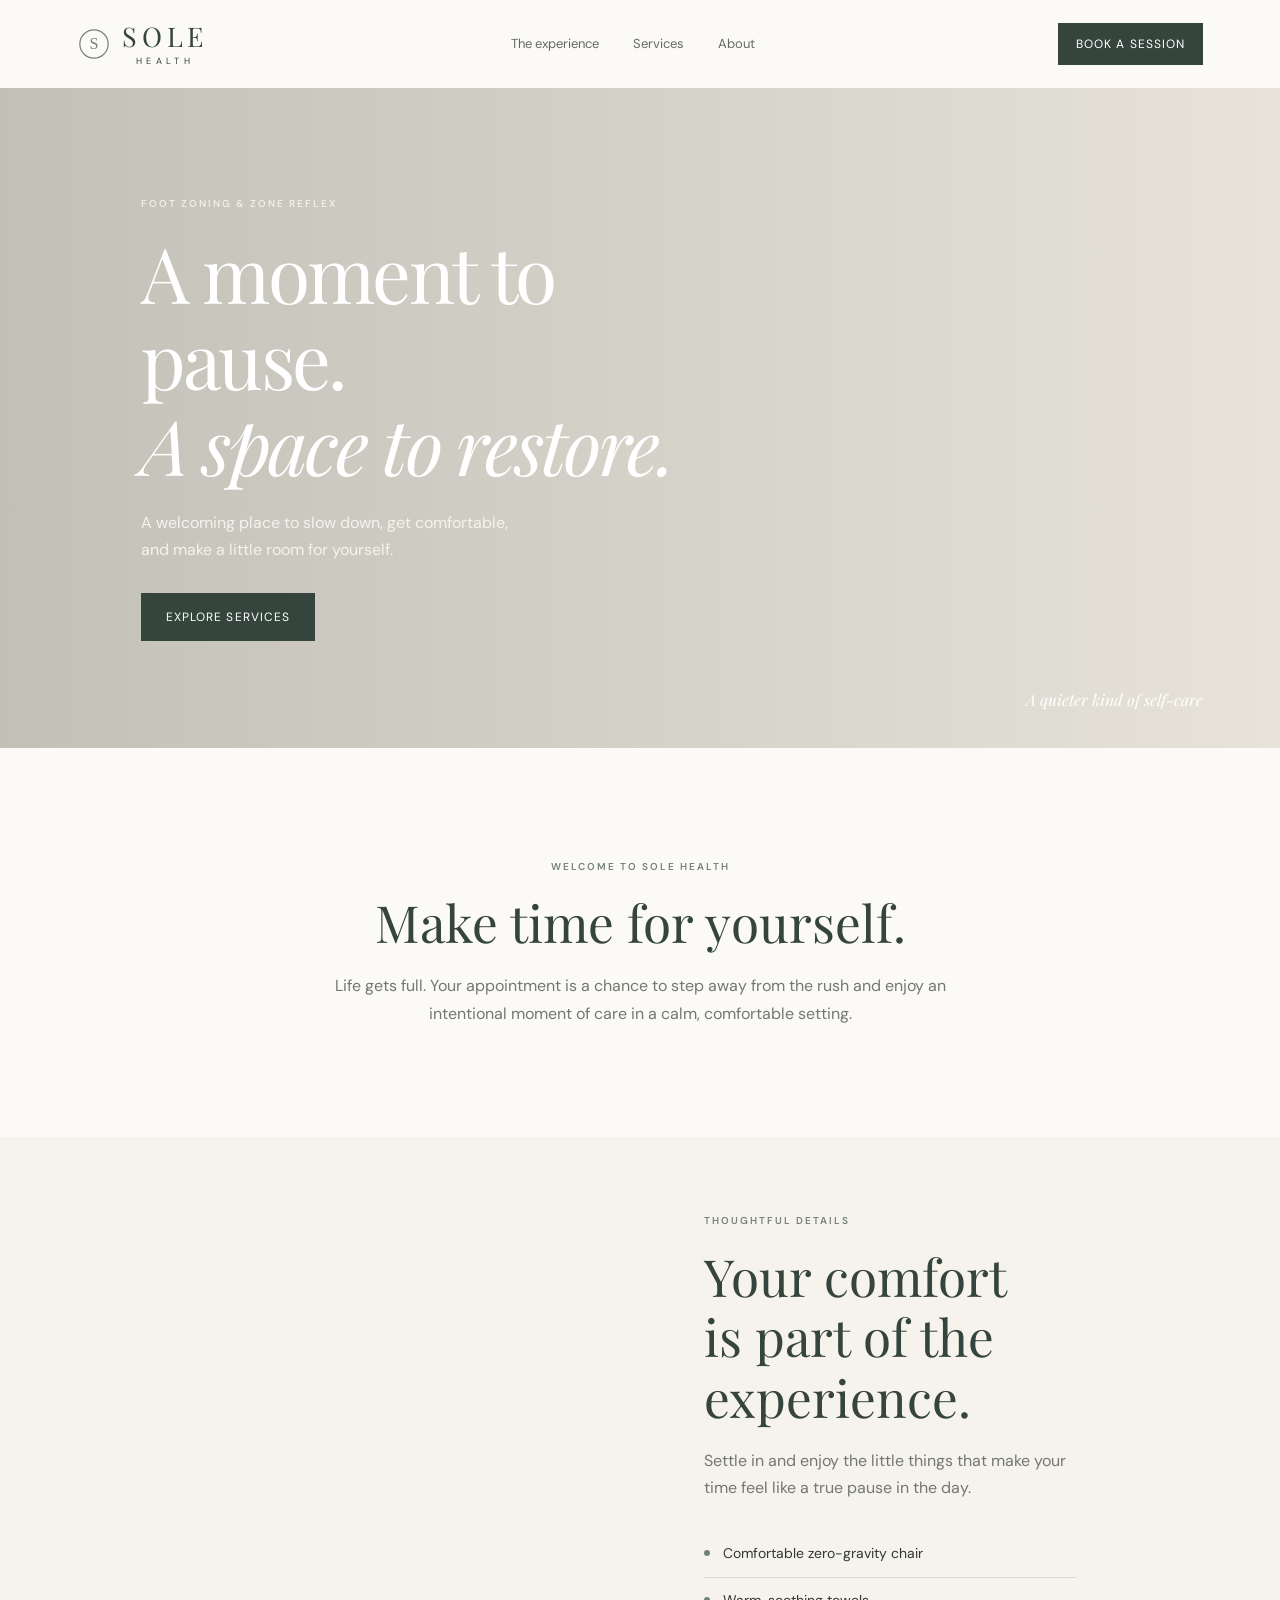
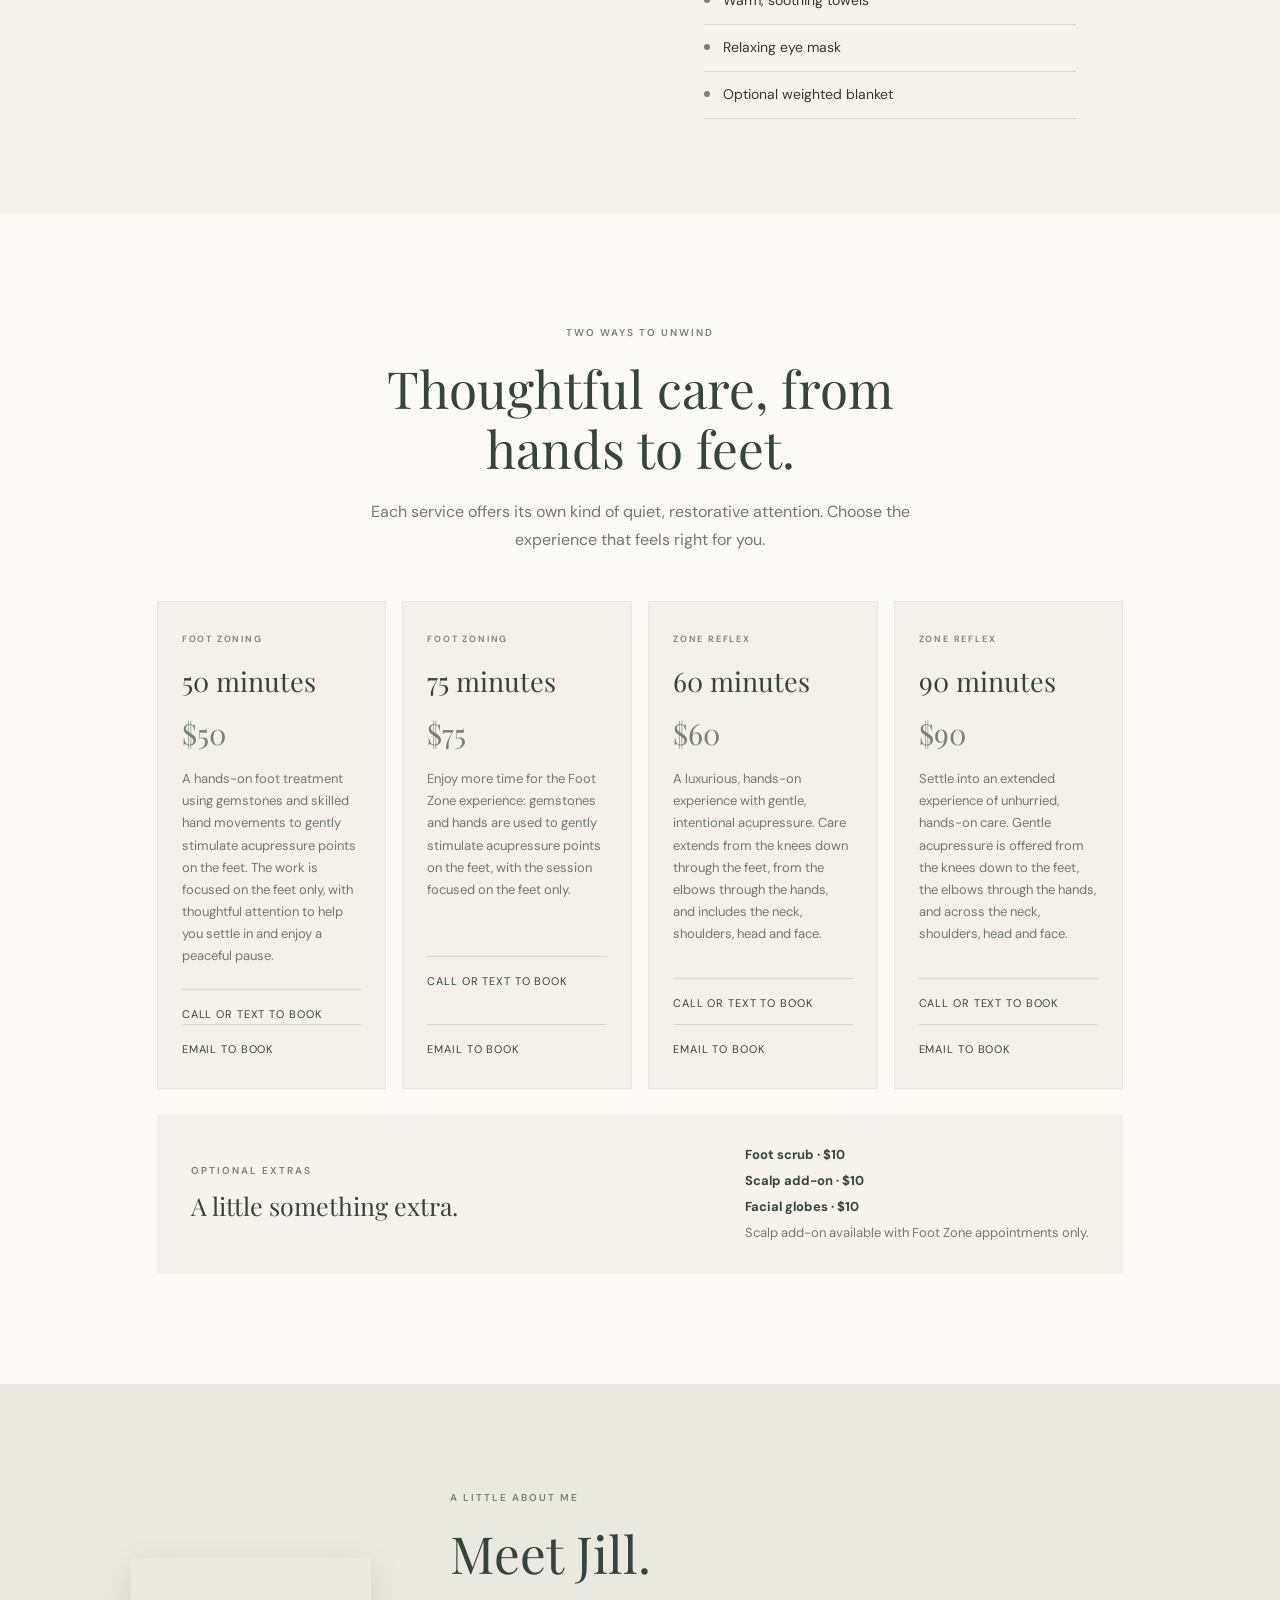
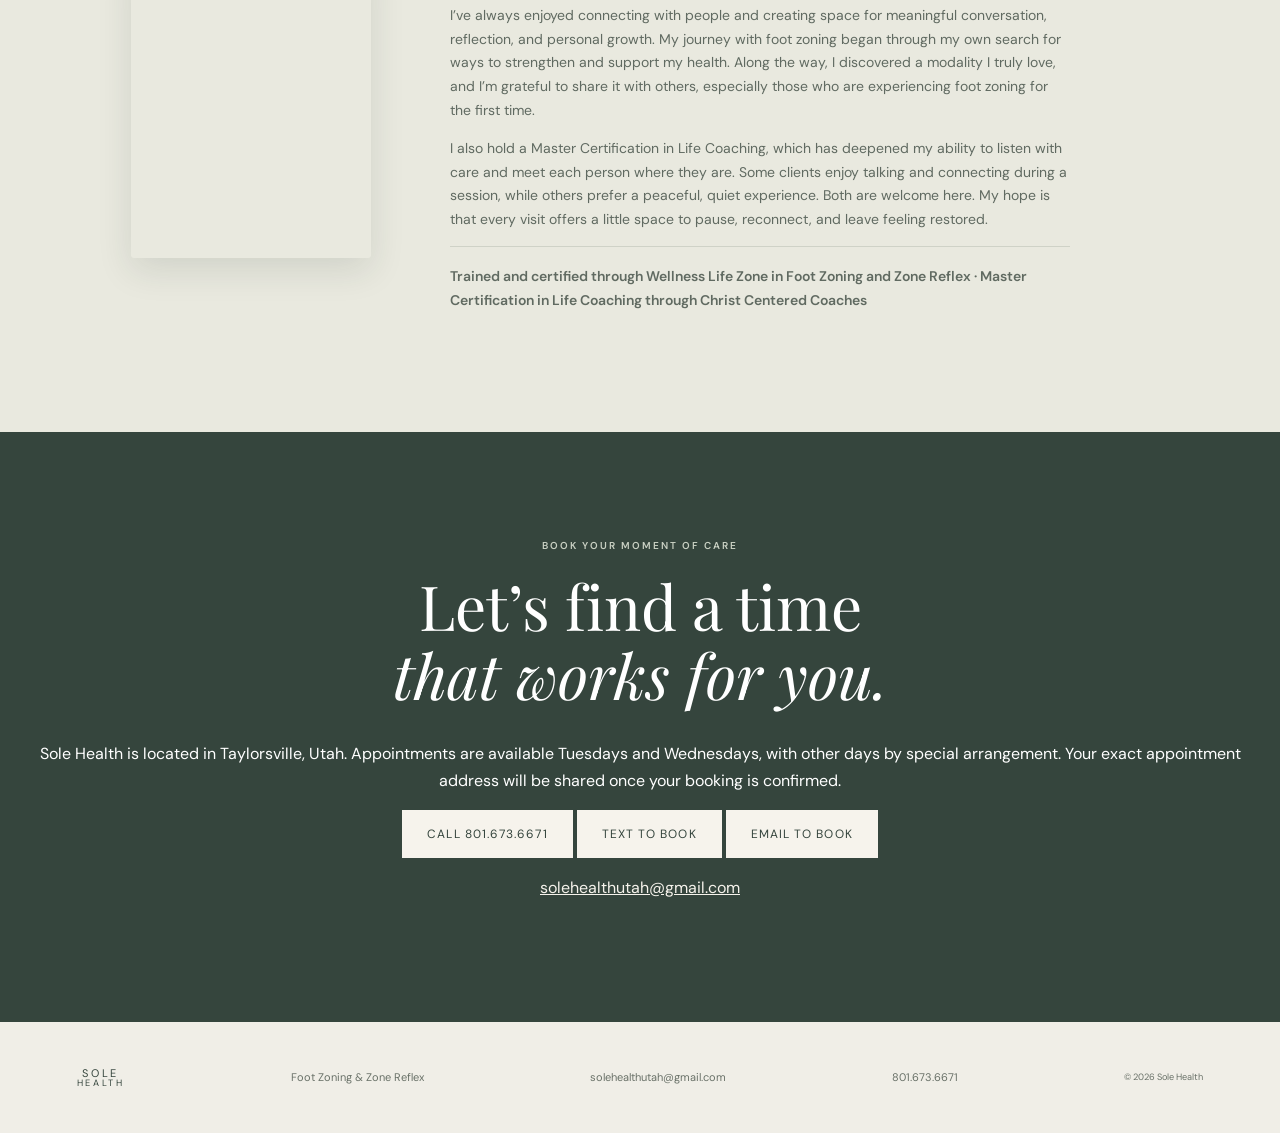
==== index.html @ a055fc34 "Fine-tune letter spacing in booking headline" ====
<!doctype html><html lang="en"><head><meta charset="utf-8"><meta name="viewport" content="width=device-width,initial-scale=1"><meta name="description" content="Enjoy Foot Zoning or a luxurious hands-on Zone Reflex session in Taylorsville, Utah."><meta name="theme-color" content="#f6f3ec"><title>Sole Health | Foot Zoning & Zone Reflex</title><link rel="preconnect" href="https://fonts.googleapis.com"><link rel="preconnect" href="https://fonts.gstatic.com" crossorigin><link href="https://fonts.googleapis.com/css2?family=DM+Sans:wght@400;500;600&family=Playfair+Display:wght@400;500;600&display=swap" rel="stylesheet"><link rel="stylesheet" href="styles.css"></head><body>
<header class="site-header"><a class="wordmark header-wordmark" href="#top"><svg class="brand-mark" viewBox="0 0 48 48" role="img" aria-label="S in a circle logo" xmlns="http://www.w3.org/2000/svg"><circle cx="24" cy="24" r="20" fill="none" stroke="currentColor" stroke-width="1.7"/><text x="24" y="31" text-anchor="middle" font-family="Georgia,serif" font-size="23" fill="currentColor">S</text></svg><span class="wordmark-text"><span>SOLE</span><small>HEALTH</small></span></a><nav><a href="#experience">The experience</a><a href="#services">Services</a><a href="#about">About</a></nav><a class="button button-small" href="#booking">Book a session</a></header>
<main id="top"><section class="hero"><div class="hero-image"></div><div class="hero-content"><p class="eyebrow">FOOT ZONING &amp; ZONE REFLEX</p><h1>A moment to pause.<br><em>A space to restore.</em></h1><p class="hero-copy">A welcoming place to slow down, get comfortable, and make a little room for yourself.</p><a class="button" href="#services">Explore services</a></div><div class="hero-note">A quieter kind of self-care</div></section>
<section class="intro section-wrap"><p class="eyebrow">WELCOME TO SOLE HEALTH</p><h2>Make time for yourself.</h2><p class="intro-copy">Life gets full. Your appointment is a chance to step away from the rush and enjoy an intentional moment of care in a calm, comfortable setting.</p></section>
<section class="experience" id="experience"><div class="experience-photo"></div><div class="experience-copy"><p class="eyebrow">THOUGHTFUL DETAILS</p><h2>Your comfort<br>is part of the experience.</h2><p>Settle in and enjoy the little things that make your time feel like a true pause in the day.</p><ul class="amenities"><li>Comfortable zero-gravity chair</li><li>Warm, soothing towels</li><li>Relaxing eye mask</li><li>Optional weighted blanket</li></ul></div></section>
<section class="services section-wrap" id="services"><div class="section-heading"><p class="eyebrow">TWO WAYS TO UNWIND</p><h2>Thoughtful care, from hands to feet.</h2><p>Each service offers its own kind of quiet, restorative attention. Choose the experience that feels right for you.</p></div><div class="service-grid">
<article class="service-card"><p class="eyebrow">FOOT ZONING</p><h3>50 minutes</h3><p class="price">$50</p><p>A hands-on foot treatment using gemstones and skilled hand movements to gently stimulate acupressure points on the feet. The work is focused on the feet only, with thoughtful attention to help you settle in and enjoy a peaceful pause.</p><a class="text-link" href="tel:+18016736671">Call or text to book</a><a class="text-link" href="https://mail.google.com/mail/?view=cm&fs=1&to=solehealthutah%40gmail.com&su=Foot%20Zone%2050-minute%20appointment">Email to book</a></article>
<article class="service-card"><p class="eyebrow">FOOT ZONING</p><h3>75 minutes</h3><p class="price">$75</p><p>Enjoy more time for the Foot Zone experience: gemstones and hands are used to gently stimulate acupressure points on the feet, with the session focused on the feet only.</p><a class="text-link" href="tel:+18016736671">Call or text to book</a><a class="text-link" href="https://mail.google.com/mail/?view=cm&fs=1&to=solehealthutah%40gmail.com&su=Foot%20Zone%2075-minute%20appointment">Email to book</a></article>
<article class="service-card"><p class="eyebrow">ZONE REFLEX</p><h3>60 minutes</h3><p class="price">$60</p><p>A luxurious, hands-on experience with gentle, intentional acupressure. Care extends from the knees down through the feet, from the elbows through the hands, and includes the neck, shoulders, head and face.</p><a class="text-link" href="tel:+18016736671">Call or text to book</a><a class="text-link" href="https://mail.google.com/mail/?view=cm&fs=1&to=solehealthutah%40gmail.com&su=Zone%20Reflex%2060-minute%20appointment">Email to book</a></article>
<article class="service-card"><p class="eyebrow">ZONE REFLEX</p><h3>90 minutes</h3><p class="price">$90</p><p>Settle into an extended experience of unhurried, hands-on care. Gentle acupressure is offered from the knees down to the feet, the elbows through the hands, and across the neck, shoulders, head and face.</p><a class="text-link" href="tel:+18016736671">Call or text to book</a><a class="text-link" href="https://mail.google.com/mail/?view=cm&fs=1&to=solehealthutah%40gmail.com&su=Zone%20Reflex%2090-minute%20appointment">Email to book</a></article></div>
<div class="enhancements"><div><p class="eyebrow">OPTIONAL EXTRAS</p><h3>A little something extra.</h3></div><p><strong>Foot scrub · $10</strong><br><strong>Scalp add-on · $10</strong><br><strong>Facial globes · $10</strong><br><span>Scalp add-on available with Foot Zone appointments only.</span></p></div></section>
<section class="about" id="about"><div class="about-photo"></div><div class="about-copy"><p class="eyebrow">A LITTLE ABOUT ME</p><h2>Meet Jill.</h2><p>I’ve always enjoyed connecting with people and creating space for meaningful conversation, reflection, and personal growth. My journey with foot zoning began through my own search for ways to strengthen and support my health. Along the way, I discovered a modality I truly love, and I’m grateful to share it with others, especially those who are experiencing foot zoning for the first time.</p><p>I also hold a Master Certification in Life Coaching, which has deepened my ability to listen with care and meet each person where they are. Some clients enjoy talking and connecting during a session, while others prefer a peaceful, quiet experience. Both are welcome here. My hope is that every visit offers a little space to pause, reconnect, and leave feeling restored.</p><p class="training">Trained and certified through Wellness Life Zone in Foot Zoning and Zone Reflex · Master Certification in Life Coaching through Christ Centered Coaches</p></div></section>
<section class="closing" id="booking"><p class="eyebrow">BOOK YOUR MOMENT OF CARE</p><h2>Let’s <span class="find-word">find</span> a time<br><em>that works for you.</em></h2><p>Sole Health is located in Taylorsville, Utah. Appointments are available Tuesdays and Wednesdays, with other days by special arrangement. Your exact appointment address will be shared once your booking is confirmed.</p><p><a class="button button-light" href="tel:+18016736671">Call 801.673.6671</a> <a class="button button-light" href="sms:+18016736671">Text to book</a> <a class="button button-light" href="https://mail.google.com/mail/?view=cm&amp;fs=1&amp;to=solehealthutah%40gmail.com&amp;su=Appointment%20Request%20-%20Sole%20Health&amp;body=Hello%2C%20I%27d%20like%20to%20schedule%20an%20appointment.%20Please%20let%20me%20know%20what%20times%20are%20available.">Email to book</a></p><p><a href="https://mail.google.com/mail/?view=cm&amp;fs=1&amp;to=solehealthutah%40gmail.com" style="color:#f6f3ec;text-decoration:underline">solehealthutah@gmail.com</a></p></section></main>
<footer class="site-footer"><a class="wordmark footer-mark" href="#top"><span>SOLE</span><small>HEALTH</small></a><p>Foot Zoning &amp; Zone Reflex</p><a href="https://mail.google.com/mail/?view=cm&amp;fs=1&amp;to=solehealthutah%40gmail.com">solehealthutah@gmail.com</a><a href="tel:+18016736671">801.673.6671</a><small>© <span id="year"></span> Sole Health</small></footer><script>document.getElementById('year').textContent=new Date().getFullYear()</script></body></html>
---- styles.css ----
:root{--cream:#f6f3ec;--paper:#fbfaf7;--sage:#758276;--deep:#35453d;--ink:#303832;--muted:#73786f;--serif:"Playfair Display",Georgia,serif;--sans:"DM Sans",Arial,sans-serif}*{box-sizing:border-box}html{scroll-behavior:smooth}body{margin:0;background:var(--paper);color:var(--ink);font-family:var(--sans);font-size:16px;line-height:1.7}a{color:inherit;text-decoration:none}.site-header{height:88px;padding:0 6vw;display:flex;align-items:center;justify-content:space-between;background:var(--paper)}.wordmark{display:flex;flex-direction:column;align-items:center;line-height:1;color:var(--deep);letter-spacing:.24em}.header-wordmark{flex-direction:row;align-items:center;justify-content:flex-start;gap:11px;letter-spacing:normal;padding:0}.brand-mark{display:block;position:static;flex:0 0 34px;width:34px;height:34px;transform:none;color:var(--sage)}.wordmark-text{display:flex;flex-direction:column;align-items:center;line-height:1}.wordmark-text>span{font-family:var(--serif);font-size:27px;letter-spacing:.18em}.wordmark-text>small{font-size:9px;letter-spacing:.48em;margin-top:7px}.site-header nav{display:flex;gap:34px;font-size:13px;color:#626b62}.button{display:inline-block;padding:14px 25px;background:var(--deep);color:white;font-size:12px;letter-spacing:.09em;text-transform:uppercase}.button:hover{background:var(--sage)}.button-small{padding:11px 18px}.hero{min-height:660px;position:relative;display:flex;align-items:center;overflow:hidden;background:#d9d9ce}.hero-image{position:absolute;inset:0;background-color:#e7e3d9;background-image:linear-gradient(90deg,rgba(25,35,29,.18),rgba(25,35,29,0)),url("https://images.pexels.com/photos/5240677/pexels-photo-5240677.jpeg?auto=compress&cs=tinysrgb&w=2200");background-position:center,center;background-size:cover,cover;background-repeat:no-repeat}.hero-content{position:relative;color:white;margin-left:11vw;max-width:590px;padding:80px 0}.eyebrow{font-size:10px;letter-spacing:.2em;font-weight:600;color:var(--sage);margin:0 0 17px}.hero .eyebrow{color:#f0eee5}.hero h1,.closing h2{font-family:var(--serif);font-weight:400;font-size:clamp(48px,6vw,78px);line-height:1.12;letter-spacing:-.035em;margin:0 0 22px}.hero h1 em,.closing h2 em{font-weight:400}.hero-copy{max-width:390px;color:#f5f3ed;margin:0 0 30px}.hero-note{position:absolute;right:6vw;bottom:35px;color:white;font-family:var(--serif);font-style:italic}.section-wrap{max-width:1120px;margin:auto;padding:110px 6vw}.intro{text-align:center}.intro h2,.section-heading h2,.experience h2,.about h2{font-family:var(--serif);font-size:clamp(38px,4vw,53px);font-weight:400;line-height:1.18;margin:0 0 20px;color:var(--deep)}.intro-copy{max-width:620px;margin:auto;color:var(--muted)}.experience{display:grid;grid-template-columns:1fr 1fr;background:var(--cream);min-height:570px}.experience-photo{min-height:500px;background:url("https://images.pexels.com/photos/6207525/pexels-photo-6207525.jpeg?auto=compress&cs=tinysrgb&w=1300") center/cover}.experience-copy{align-self:center;max-width:500px;padding:75px 10%}.experience-copy>p:not(.eyebrow){color:var(--muted)}.amenities{list-style:none;padding:10px 0 0;margin:20px 0}.amenities li{padding:11px 0;border-bottom:1px solid #d9d9cf;font-size:14px}.amenities li:before{content:"";display:inline-block;width:6px;height:6px;border-radius:50%;background:var(--sage);margin:0 13px 2px 0}.section-heading{text-align:center;max-width:590px;margin:0 auto 48px}.section-heading>p:last-child{color:var(--muted)}.service-grid{display:grid;grid-template-columns:repeat(4,1fr);gap:16px}.service-card{padding:30px 24px;background:#f3f1ea;border:1px solid #e9e6dc;display:flex;flex-direction:column;min-height:300px}.service-card h3,.enhancements h3{font-family:var(--serif);font-size:27px;font-weight:400;color:var(--deep);margin:0}.service-card .price{font-family:var(--serif);font-size:29px;color:var(--sage);margin:4px 0 10px}.service-card>p:not(.eyebrow):not(.price){font-size:13px;color:var(--muted);margin:0 0 22px}.service-card .eyebrow{font-size:9px;margin-bottom:12px}.text-link{margin-top:auto;border-top:1px solid #d9d8ce;padding-top:15px;font-size:11px;letter-spacing:.08em;text-transform:uppercase;color:var(--deep)}.enhancements{margin-top:25px;padding:28px 34px;background:var(--cream);display:flex;justify-content:space-between;align-items:center;gap:25px}.enhancements .eyebrow{margin-bottom:6px}.enhancements h3{font-size:25px}.enhancements>p{font-size:13px;line-height:2;margin:0;color:var(--deep)}.enhancements span{color:var(--muted)}.about{display:grid;grid-template-columns:.55fr 1.45fr;align-items:center;gap:5vw;background:#e9e9df;padding:70px 9vw}.about-photo{width:min(100%,240px);aspect-ratio:4/5;min-height:0;justify-self:center;border-radius:3px;background:url("https://avatars.githubusercontent.com/u/359666981?v=4") center/cover no-repeat;box-shadow:0 12px 35px rgba(35,48,39,.12)}.about-copy{align-self:center;max-width:620px;padding:35px 0}.about-copy>p:not(.eyebrow){color:#606a61;font-size:14px}.about-copy .training{padding-top:18px;border-top:1px solid #cfd2c7;color:var(--deep);font-weight:600}.photo-note{font-size:11px!important;font-style:italic;color:#7c8178!important}.closing{text-align:center;padding:105px 20px;background:var(--deep);color:white}.closing .eyebrow{color:#c9d0c3}.closing h2{font-size:clamp(42px,5vw,62px);margin-bottom:30px;font-variant-ligatures:none;letter-spacing:0}.button-light{background:var(--cream);color:var(--deep)}.site-footer{display:flex;align-items:center;justify-content:space-between;gap:20px;padding:35px 6vw;background:#f0eee7;color:#697168;font-size:11px}.footer-mark .wordmark-text>span{font-size:21px}.footer-mark .wordmark-text>small{font-size:8px}@media(max-width:850px){.site-header{padding:0 5vw}.site-header nav{gap:15px}.service-grid{grid-template-columns:repeat(2,1fr)}.experience-copy,.about-copy{padding:55px 8%}.hero-content{margin-left:8vw;margin-right:8vw}}@media(max-width:600px){.hero-image{background-size:cover,auto 70%}.site-header{height:auto;min-height:78px;flex-wrap:wrap;padding:18px 6vw;gap:16px}.site-header nav{order:3;width:100%;justify-content:space-between;font-size:11px}.site-header .button{font-size:9px;padding:10px 12px}.wordmark-text>span{font-size:23px}.hero{min-height:610px}.hero-content{padding:70px 0}.hero h1{font-size:48px}.section-wrap{padding:75px 7vw}.experience,.about{grid-template-columns:1fr}.experience-photo{min-height:330px}.experience-copy,.about-copy{padding:55px 8vw}.service-grid{grid-template-columns:1fr}.service-card{min-height:260px}.enhancements{display:block;padding:25px}.enhancements>p{margin-top:18px}.about{padding:55px 8vw;gap:28px}.about-photo{width:min(100%,190px);min-height:0;aspect-ratio:4/5}.closing{padding:80px 20px}.closing .button-light{margin:7px 6px}.site-footer{flex-direction:column;text-align:center;padding:35px 20px}.intro h2,.section-heading h2,.experience h2,.about h2{font-size:40px}}
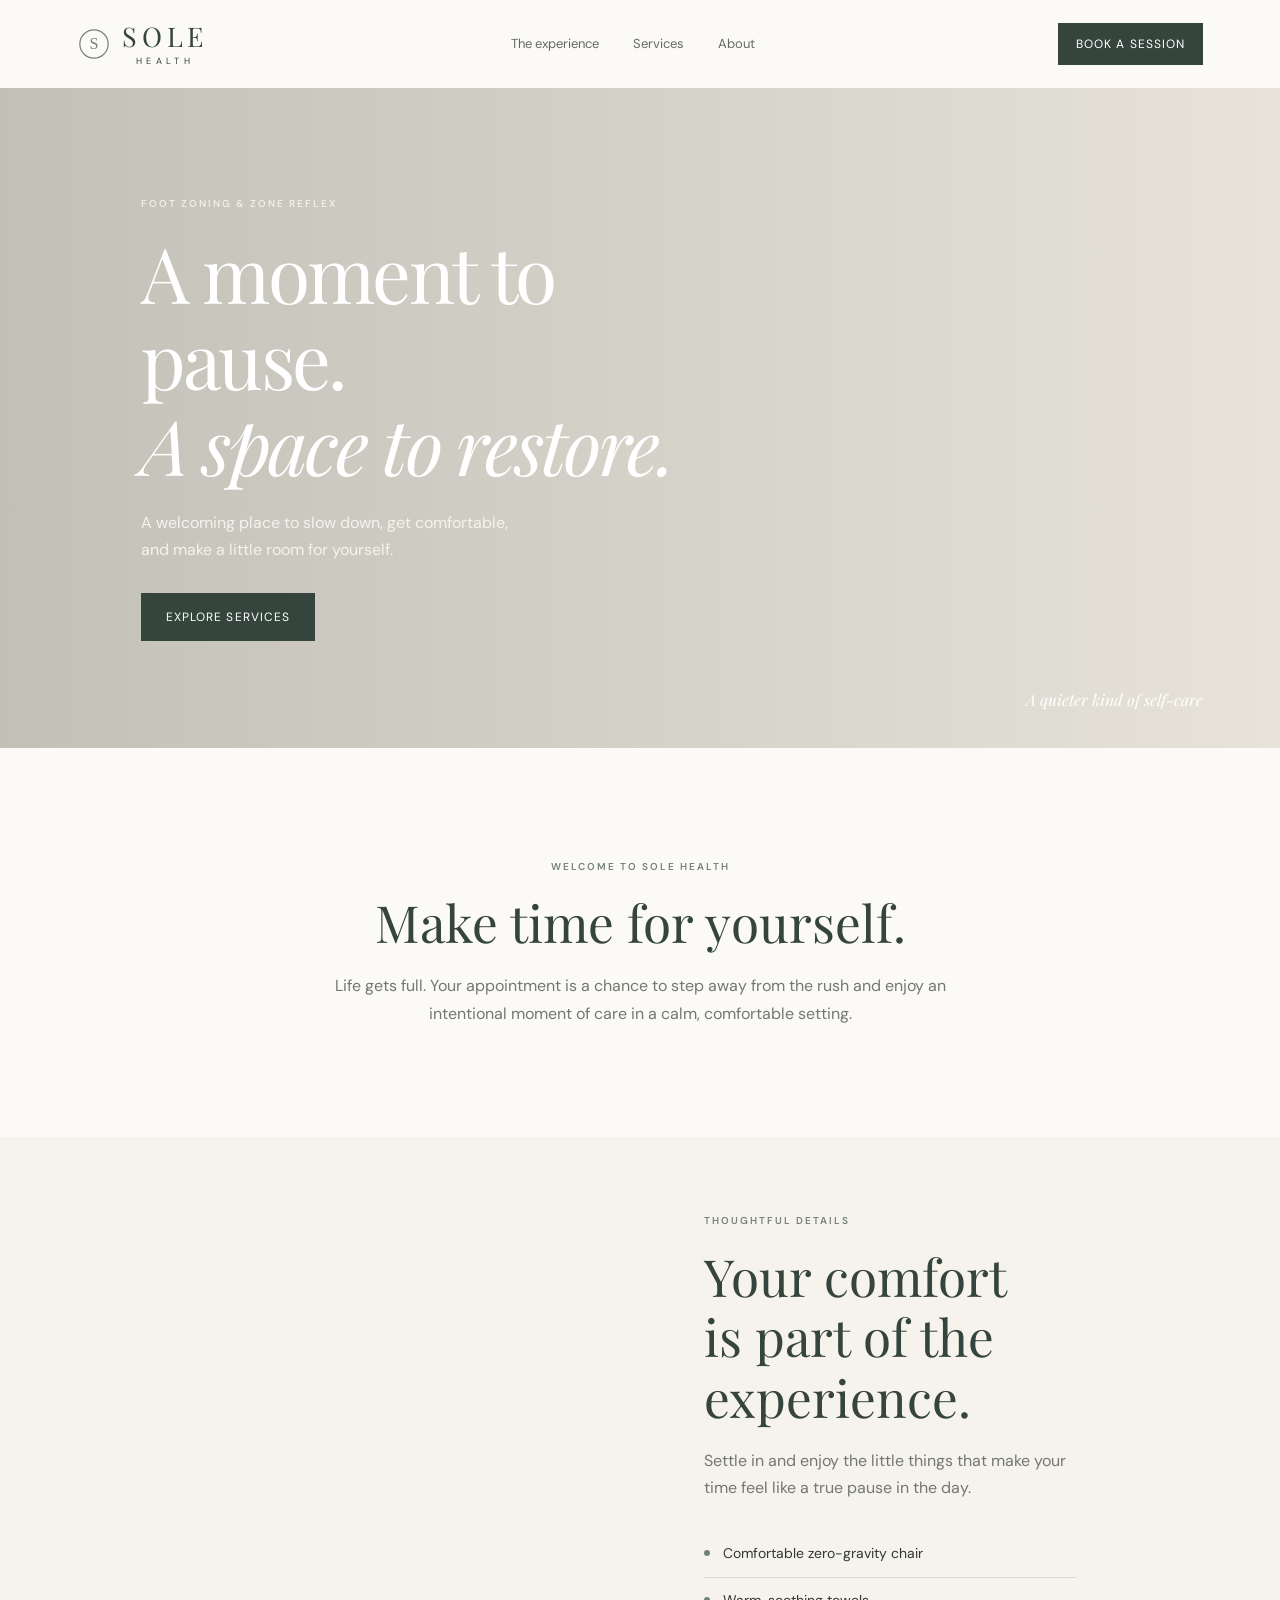
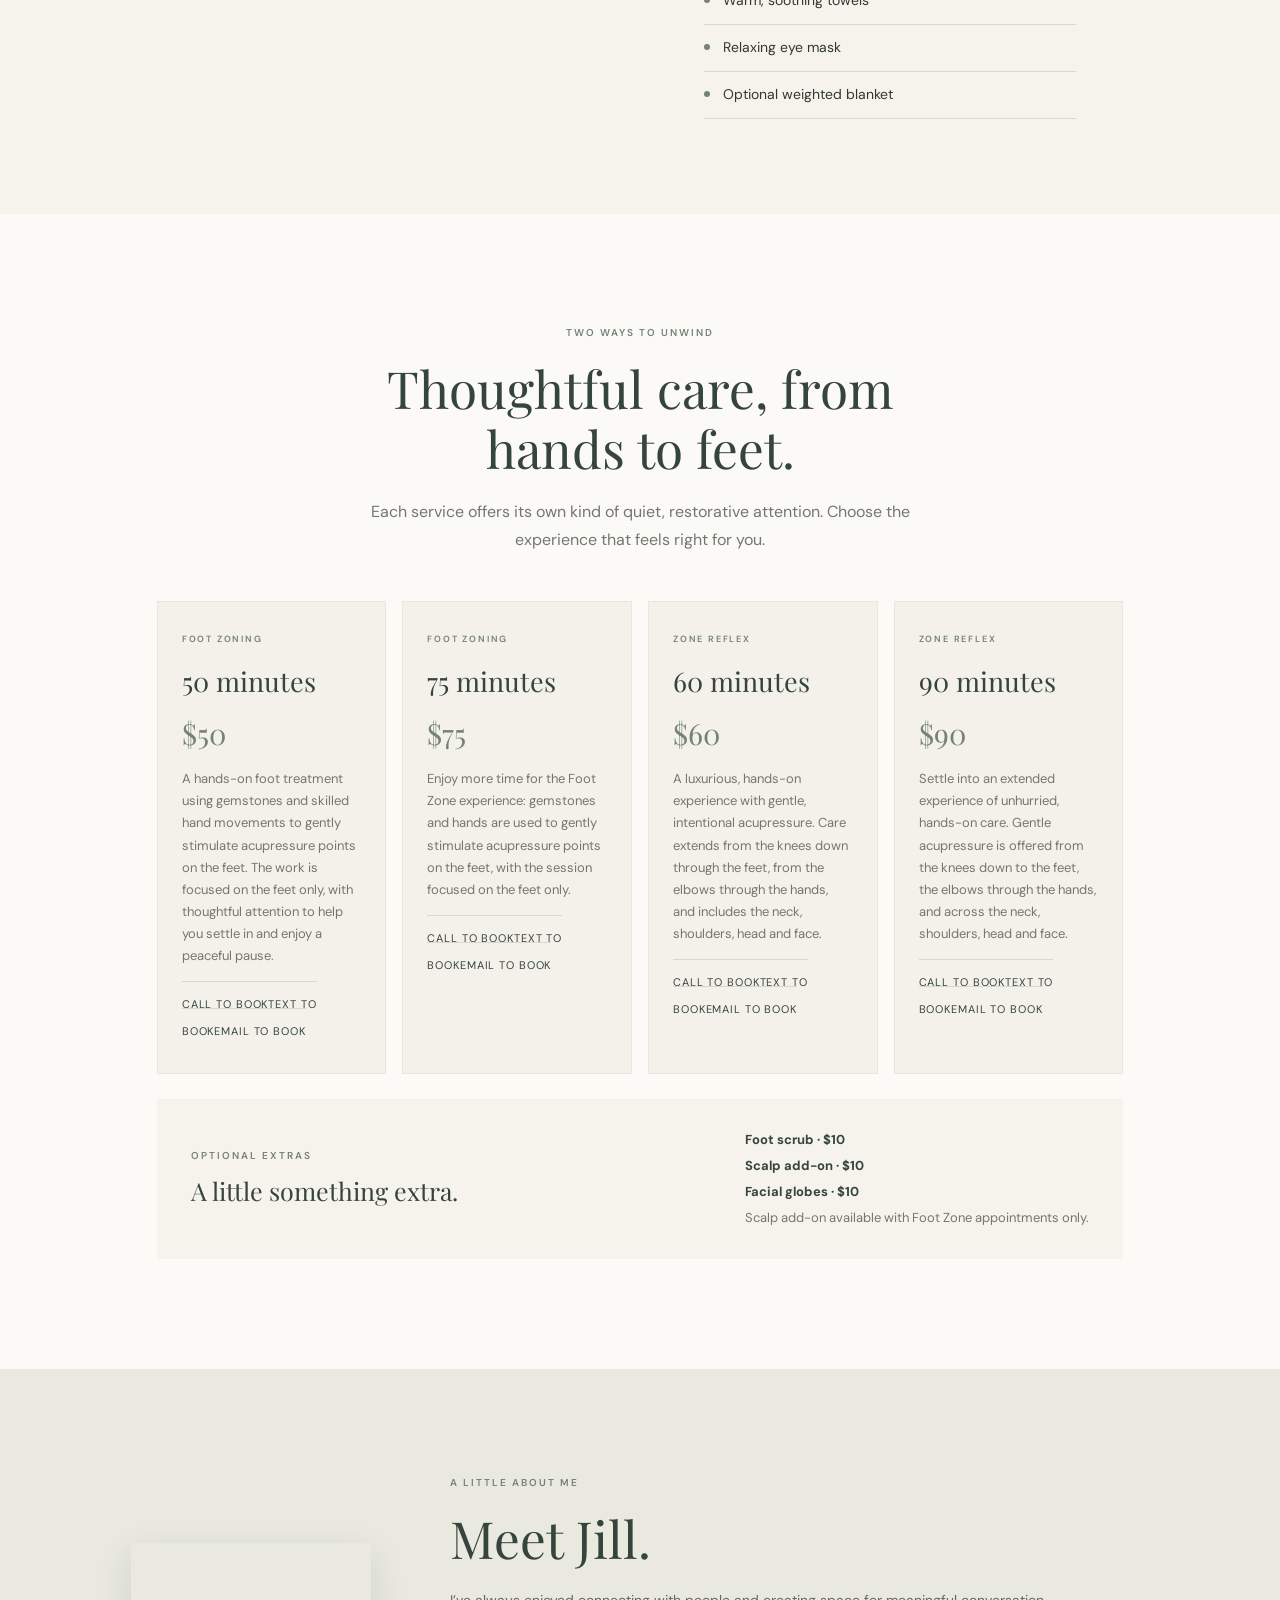
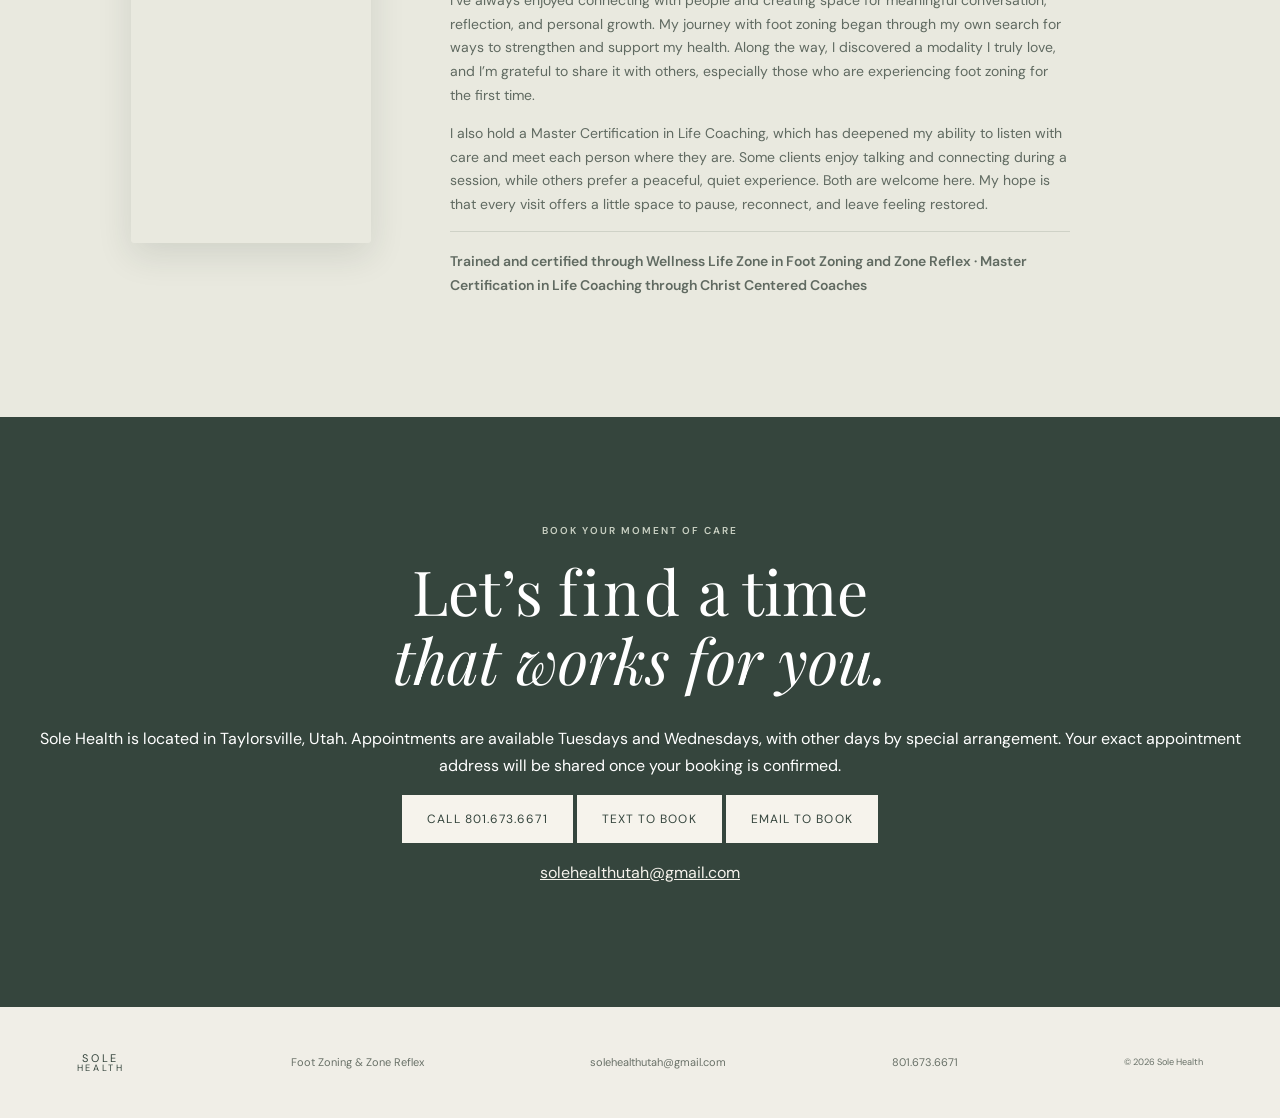
==== commit 3056fa27: "Separate call and text booking choices on service cards" ====
--- a/index.html
+++ b/index.html
@@ -4,10 +4,10 @@
 <section class="intro section-wrap"><p class="eyebrow">WELCOME TO SOLE HEALTH</p><h2>Make time for yourself.</h2><p class="intro-copy">Life gets full. Your appointment is a chance to step away from the rush and enjoy an intentional moment of care in a calm, comfortable setting.</p></section>
 <section class="experience" id="experience"><div class="experience-photo"></div><div class="experience-copy"><p class="eyebrow">THOUGHTFUL DETAILS</p><h2>Your comfort<br>is part of the experience.</h2><p>Settle in and enjoy the little things that make your time feel like a true pause in the day.</p><ul class="amenities"><li>Comfortable zero-gravity chair</li><li>Warm, soothing towels</li><li>Relaxing eye mask</li><li>Optional weighted blanket</li></ul></div></section>
 <section class="services section-wrap" id="services"><div class="section-heading"><p class="eyebrow">TWO WAYS TO UNWIND</p><h2>Thoughtful care, from hands to feet.</h2><p>Each service offers its own kind of quiet, restorative attention. Choose the experience that feels right for you.</p></div><div class="service-grid">
-<article class="service-card"><p class="eyebrow">FOOT ZONING</p><h3>50 minutes</h3><p class="price">$50</p><p>A hands-on foot treatment using gemstones and skilled hand movements to gently stimulate acupressure points on the feet. The work is focused on the feet only, with thoughtful attention to help you settle in and enjoy a peaceful pause.</p><a class="text-link" href="tel:+18016736671">Call or text to book</a><a class="text-link" href="https://mail.google.com/mail/?view=cm&fs=1&to=solehealthutah%40gmail.com&su=Foot%20Zone%2050-minute%20appointment">Email to book</a></article>
-<article class="service-card"><p class="eyebrow">FOOT ZONING</p><h3>75 minutes</h3><p class="price">$75</p><p>Enjoy more time for the Foot Zone experience: gemstones and hands are used to gently stimulate acupressure points on the feet, with the session focused on the feet only.</p><a class="text-link" href="tel:+18016736671">Call or text to book</a><a class="text-link" href="https://mail.google.com/mail/?view=cm&fs=1&to=solehealthutah%40gmail.com&su=Foot%20Zone%2075-minute%20appointment">Email to book</a></article>
-<article class="service-card"><p class="eyebrow">ZONE REFLEX</p><h3>60 minutes</h3><p class="price">$60</p><p>A luxurious, hands-on experience with gentle, intentional acupressure. Care extends from the knees down through the feet, from the elbows through the hands, and includes the neck, shoulders, head and face.</p><a class="text-link" href="tel:+18016736671">Call or text to book</a><a class="text-link" href="https://mail.google.com/mail/?view=cm&fs=1&to=solehealthutah%40gmail.com&su=Zone%20Reflex%2060-minute%20appointment">Email to book</a></article>
-<article class="service-card"><p class="eyebrow">ZONE REFLEX</p><h3>90 minutes</h3><p class="price">$90</p><p>Settle into an extended experience of unhurried, hands-on care. Gentle acupressure is offered from the knees down to the feet, the elbows through the hands, and across the neck, shoulders, head and face.</p><a class="text-link" href="tel:+18016736671">Call or text to book</a><a class="text-link" href="https://mail.google.com/mail/?view=cm&fs=1&to=solehealthutah%40gmail.com&su=Zone%20Reflex%2090-minute%20appointment">Email to book</a></article></div>
+<article class="service-card"><p class="eyebrow">FOOT ZONING</p><h3>50 minutes</h3><p class="price">$50</p><p>A hands-on foot treatment using gemstones and skilled hand movements to gently stimulate acupressure points on the feet. The work is focused on the feet only, with thoughtful attention to help you settle in and enjoy a peaceful pause.</p><div class="service-actions"><a class="text-link" href="tel:+18016736671">Call to book</a><a class="text-link" href="sms:+18016736671">Text to book</a><a class="text-link" href="https://mail.google.com/mail/?view=cm&fs=1&to=solehealthutah%40gmail.com&su=Foot%20Zone%2050-minute%20appointment">Email to book</a></div></article>
+<article class="service-card"><p class="eyebrow">FOOT ZONING</p><h3>75 minutes</h3><p class="price">$75</p><p>Enjoy more time for the Foot Zone experience: gemstones and hands are used to gently stimulate acupressure points on the feet, with the session focused on the feet only.</p><div class="service-actions"><a class="text-link" href="tel:+18016736671">Call to book</a><a class="text-link" href="sms:+18016736671">Text to book</a><a class="text-link" href="https://mail.google.com/mail/?view=cm&fs=1&to=solehealthutah%40gmail.com&su=Foot%20Zone%2075-minute%20appointment">Email to book</a></div></article>
+<article class="service-card"><p class="eyebrow">ZONE REFLEX</p><h3>60 minutes</h3><p class="price">$60</p><p>A luxurious, hands-on experience with gentle, intentional acupressure. Care extends from the knees down through the feet, from the elbows through the hands, and includes the neck, shoulders, head and face.</p><div class="service-actions"><a class="text-link" href="tel:+18016736671">Call to book</a><a class="text-link" href="sms:+18016736671">Text to book</a><a class="text-link" href="https://mail.google.com/mail/?view=cm&fs=1&to=solehealthutah%40gmail.com&su=Zone%20Reflex%2060-minute%20appointment">Email to book</a></div></article>
+<article class="service-card"><p class="eyebrow">ZONE REFLEX</p><h3>90 minutes</h3><p class="price">$90</p><p>Settle into an extended experience of unhurried, hands-on care. Gentle acupressure is offered from the knees down to the feet, the elbows through the hands, and across the neck, shoulders, head and face.</p><div class="service-actions"><a class="text-link" href="tel:+18016736671">Call to book</a><a class="text-link" href="sms:+18016736671">Text to book</a><a class="text-link" href="https://mail.google.com/mail/?view=cm&fs=1&to=solehealthutah%40gmail.com&su=Zone%20Reflex%2090-minute%20appointment">Email to book</a></div></article></div>
 <div class="enhancements"><div><p class="eyebrow">OPTIONAL EXTRAS</p><h3>A little something extra.</h3></div><p><strong>Foot scrub · $10</strong><br><strong>Scalp add-on · $10</strong><br><strong>Facial globes · $10</strong><br><span>Scalp add-on available with Foot Zone appointments only.</span></p></div></section>
 <section class="about" id="about"><div class="about-photo"></div><div class="about-copy"><p class="eyebrow">A LITTLE ABOUT ME</p><h2>Meet Jill.</h2><p>I’ve always enjoyed connecting with people and creating space for meaningful conversation, reflection, and personal growth. My journey with foot zoning began through my own search for ways to strengthen and support my health. Along the way, I discovered a modality I truly love, and I’m grateful to share it with others, especially those who are experiencing foot zoning for the first time.</p><p>I also hold a Master Certification in Life Coaching, which has deepened my ability to listen with care and meet each person where they are. Some clients enjoy talking and connecting during a session, while others prefer a peaceful, quiet experience. Both are welcome here. My hope is that every visit offers a little space to pause, reconnect, and leave feeling restored.</p><p class="training">Trained and certified through Wellness Life Zone in Foot Zoning and Zone Reflex · Master Certification in Life Coaching through Christ Centered Coaches</p></div></section>
 <section class="closing" id="booking"><p class="eyebrow">BOOK YOUR MOMENT OF CARE</p><h2>Let’s <span class="find-word">find</span> a time<br><em>that works for you.</em></h2><p>Sole Health is located in Taylorsville, Utah. Appointments are available Tuesdays and Wednesdays, with other days by special arrangement. Your exact appointment address will be shared once your booking is confirmed.</p><p><a class="button button-light" href="tel:+18016736671">Call 801.673.6671</a> <a class="button button-light" href="sms:+18016736671">Text to book</a> <a class="button button-light" href="https://mail.google.com/mail/?view=cm&amp;fs=1&amp;to=solehealthutah%40gmail.com&amp;su=Appointment%20Request%20-%20Sole%20Health&amp;body=Hello%2C%20I%27d%20like%20to%20schedule%20an%20appointment.%20Please%20let%20me%20know%20what%20times%20are%20available.">Email to book</a></p><p><a href="https://mail.google.com/mail/?view=cm&amp;fs=1&amp;to=solehealthutah%40gmail.com" style="color:#f6f3ec;text-decoration:underline">solehealthutah@gmail.com</a></p></section></main>
--- a/styles.css
+++ b/styles.css
@@ -1 +1 @@
-:root{--cream:#f6f3ec;--paper:#fbfaf7;--sage:#758276;--deep:#35453d;--ink:#303832;--muted:#73786f;--serif:"Playfair Display",Georgia,serif;--sans:"DM Sans",Arial,sans-serif}*{box-sizing:border-box}html{scroll-behavior:smooth}body{margin:0;background:var(--paper);color:var(--ink);font-family:var(--sans);font-size:16px;line-height:1.7}a{color:inherit;text-decoration:none}.site-header{height:88px;padding:0 6vw;display:flex;align-items:center;justify-content:space-between;background:var(--paper)}.wordmark{display:flex;flex-direction:column;align-items:center;line-height:1;color:var(--deep);letter-spacing:.24em}.header-wordmark{flex-direction:row;align-items:center;justify-content:flex-start;gap:11px;letter-spacing:normal;padding:0}.brand-mark{display:block;position:static;flex:0 0 34px;width:34px;height:34px;transform:none;color:var(--sage)}.wordmark-text{display:flex;flex-direction:column;align-items:center;line-height:1}.wordmark-text>span{font-family:var(--serif);font-size:27px;letter-spacing:.18em}.wordmark-text>small{font-size:9px;letter-spacing:.48em;margin-top:7px}.site-header nav{display:flex;gap:34px;font-size:13px;color:#626b62}.button{display:inline-block;padding:14px 25px;background:var(--deep);color:white;font-size:12px;letter-spacing:.09em;text-transform:uppercase}.button:hover{background:var(--sage)}.button-small{padding:11px 18px}.hero{min-height:660px;position:relative;display:flex;align-items:center;overflow:hidden;background:#d9d9ce}.hero-image{position:absolute;inset:0;background-color:#e7e3d9;background-image:linear-gradient(90deg,rgba(25,35,29,.18),rgba(25,35,29,0)),url("https://images.pexels.com/photos/5240677/pexels-photo-5240677.jpeg?auto=compress&cs=tinysrgb&w=2200");background-position:center,center;background-size:cover,cover;background-repeat:no-repeat}.hero-content{position:relative;color:white;margin-left:11vw;max-width:590px;padding:80px 0}.eyebrow{font-size:10px;letter-spacing:.2em;font-weight:600;color:var(--sage);margin:0 0 17px}.hero .eyebrow{color:#f0eee5}.hero h1,.closing h2{font-family:var(--serif);font-weight:400;font-size:clamp(48px,6vw,78px);line-height:1.12;letter-spacing:-.035em;margin:0 0 22px}.hero h1 em,.closing h2 em{font-weight:400}.hero-copy{max-width:390px;color:#f5f3ed;margin:0 0 30px}.hero-note{position:absolute;right:6vw;bottom:35px;color:white;font-family:var(--serif);font-style:italic}.section-wrap{max-width:1120px;margin:auto;padding:110px 6vw}.intro{text-align:center}.intro h2,.section-heading h2,.experience h2,.about h2{font-family:var(--serif);font-size:clamp(38px,4vw,53px);font-weight:400;line-height:1.18;margin:0 0 20px;color:var(--deep)}.intro-copy{max-width:620px;margin:auto;color:var(--muted)}.experience{display:grid;grid-template-columns:1fr 1fr;background:var(--cream);min-height:570px}.experience-photo{min-height:500px;background:url("https://images.pexels.com/photos/6207525/pexels-photo-6207525.jpeg?auto=compress&cs=tinysrgb&w=1300") center/cover}.experience-copy{align-self:center;max-width:500px;padding:75px 10%}.experience-copy>p:not(.eyebrow){color:var(--muted)}.amenities{list-style:none;padding:10px 0 0;margin:20px 0}.amenities li{padding:11px 0;border-bottom:1px solid #d9d9cf;font-size:14px}.amenities li:before{content:"";display:inline-block;width:6px;height:6px;border-radius:50%;background:var(--sage);margin:0 13px 2px 0}.section-heading{text-align:center;max-width:590px;margin:0 auto 48px}.section-heading>p:last-child{color:var(--muted)}.service-grid{display:grid;grid-template-columns:repeat(4,1fr);gap:16px}.service-card{padding:30px 24px;background:#f3f1ea;border:1px solid #e9e6dc;display:flex;flex-direction:column;min-height:300px}.service-card h3,.enhancements h3{font-family:var(--serif);font-size:27px;font-weight:400;color:var(--deep);margin:0}.service-card .price{font-family:var(--serif);font-size:29px;color:var(--sage);margin:4px 0 10px}.service-card>p:not(.eyebrow):not(.price){font-size:13px;color:var(--muted);margin:0 0 22px}.service-card .eyebrow{font-size:9px;margin-bottom:12px}.text-link{margin-top:auto;border-top:1px solid #d9d8ce;padding-top:15px;font-size:11px;letter-spacing:.08em;text-transform:uppercase;color:var(--deep)}.enhancements{margin-top:25px;padding:28px 34px;background:var(--cream);display:flex;justify-content:space-between;align-items:center;gap:25px}.enhancements .eyebrow{margin-bottom:6px}.enhancements h3{font-size:25px}.enhancements>p{font-size:13px;line-height:2;margin:0;color:var(--deep)}.enhancements span{color:var(--muted)}.about{display:grid;grid-template-columns:.55fr 1.45fr;align-items:center;gap:5vw;background:#e9e9df;padding:70px 9vw}.about-photo{width:min(100%,240px);aspect-ratio:4/5;min-height:0;justify-self:center;border-radius:3px;background:url("https://avatars.githubusercontent.com/u/359666981?v=4") center/cover no-repeat;box-shadow:0 12px 35px rgba(35,48,39,.12)}.about-copy{align-self:center;max-width:620px;padding:35px 0}.about-copy>p:not(.eyebrow){color:#606a61;font-size:14px}.about-copy .training{padding-top:18px;border-top:1px solid #cfd2c7;color:var(--deep);font-weight:600}.photo-note{font-size:11px!important;font-style:italic;color:#7c8178!important}.closing{text-align:center;padding:105px 20px;background:var(--deep);color:white}.closing .eyebrow{color:#c9d0c3}.closing h2{font-size:clamp(42px,5vw,62px);margin-bottom:30px;font-variant-ligatures:none;letter-spacing:0}.button-light{background:var(--cream);color:var(--deep)}.site-footer{display:flex;align-items:center;justify-content:space-between;gap:20px;padding:35px 6vw;background:#f0eee7;color:#697168;font-size:11px}.footer-mark .wordmark-text>span{font-size:21px}.footer-mark .wordmark-text>small{font-size:8px}@media(max-width:850px){.site-header{padding:0 5vw}.site-header nav{gap:15px}.service-grid{grid-template-columns:repeat(2,1fr)}.experience-copy,.about-copy{padding:55px 8%}.hero-content{margin-left:8vw;margin-right:8vw}}@media(max-width:600px){.hero-image{background-size:cover,auto 70%}.site-header{height:auto;min-height:78px;flex-wrap:wrap;padding:18px 6vw;gap:16px}.site-header nav{order:3;width:100%;justify-content:space-between;font-size:11px}.site-header .button{font-size:9px;padding:10px 12px}.wordmark-text>span{font-size:23px}.hero{min-height:610px}.hero-content{padding:70px 0}.hero h1{font-size:48px}.section-wrap{padding:75px 7vw}.experience,.about{grid-template-columns:1fr}.experience-photo{min-height:330px}.experience-copy,.about-copy{padding:55px 8vw}.service-grid{grid-template-columns:1fr}.service-card{min-height:260px}.enhancements{display:block;padding:25px}.enhancements>p{margin-top:18px}.about{padding:55px 8vw;gap:28px}.about-photo{width:min(100%,190px);min-height:0;aspect-ratio:4/5}.closing{padding:80px 20px}.closing .button-light{margin:7px 6px}.site-footer{flex-direction:column;text-align:center;padding:35px 20px}.intro h2,.section-heading h2,.experience h2,.about h2{font-size:40px}}+:root{--cream:#f6f3ec;--paper:#fbfaf7;--sage:#758276;--deep:#35453d;--ink:#303832;--muted:#73786f;--serif:"Playfair Display",Georgia,serif;--sans:"DM Sans",Arial,sans-serif}*{box-sizing:border-box}html{scroll-behavior:smooth}body{margin:0;background:var(--paper);color:var(--ink);font-family:var(--sans);font-size:16px;line-height:1.7}a{color:inherit;text-decoration:none}.site-header{height:88px;padding:0 6vw;display:flex;align-items:center;justify-content:space-between;background:var(--paper)}.wordmark{display:flex;flex-direction:column;align-items:center;line-height:1;color:var(--deep);letter-spacing:.24em}.header-wordmark{flex-direction:row;align-items:center;justify-content:flex-start;gap:11px;letter-spacing:normal;padding:0}.brand-mark{display:block;position:static;flex:0 0 34px;width:34px;height:34px;transform:none;color:var(--sage)}.wordmark-text{display:flex;flex-direction:column;align-items:center;line-height:1}.wordmark-text>span{font-family:var(--serif);font-size:27px;letter-spacing:.18em}.wordmark-text>small{font-size:9px;letter-spacing:.48em;margin-top:7px}.site-header nav{display:flex;gap:34px;font-size:13px;color:#626b62}.button{display:inline-block;padding:14px 25px;background:var(--deep);color:white;font-size:12px;letter-spacing:.09em;text-transform:uppercase}.button:hover{background:var(--sage)}.button-small{padding:11px 18px}.hero{min-height:660px;position:relative;display:flex;align-items:center;overflow:hidden;background:#d9d9ce}.hero-image{position:absolute;inset:0;background-color:#e7e3d9;background-image:linear-gradient(90deg,rgba(25,35,29,.18),rgba(25,35,29,0)),url("https://images.pexels.com/photos/5240677/pexels-photo-5240677.jpeg?auto=compress&cs=tinysrgb&w=2200");background-position:center,center;background-size:cover,cover;background-repeat:no-repeat}.hero-content{position:relative;color:white;margin-left:11vw;max-width:590px;padding:80px 0}.eyebrow{font-size:10px;letter-spacing:.2em;font-weight:600;color:var(--sage);margin:0 0 17px}.hero .eyebrow{color:#f0eee5}.hero h1,.closing h2{font-family:var(--serif);font-weight:400;font-size:clamp(48px,6vw,78px);line-height:1.12;letter-spacing:-.035em;margin:0 0 22px}.hero h1 em,.closing h2 em{font-weight:400}.hero-copy{max-width:390px;color:#f5f3ed;margin:0 0 30px}.hero-note{position:absolute;right:6vw;bottom:35px;color:white;font-family:var(--serif);font-style:italic}.section-wrap{max-width:1120px;margin:auto;padding:110px 6vw}.intro{text-align:center}.intro h2,.section-heading h2,.experience h2,.about h2{font-family:var(--serif);font-size:clamp(38px,4vw,53px);font-weight:400;line-height:1.18;margin:0 0 20px;color:var(--deep)}.intro-copy{max-width:620px;margin:auto;color:var(--muted)}.experience{display:grid;grid-template-columns:1fr 1fr;background:var(--cream);min-height:570px}.experience-photo{min-height:500px;background:url("https://images.pexels.com/photos/6207525/pexels-photo-6207525.jpeg?auto=compress&cs=tinysrgb&w=1300") center/cover}.experience-copy{align-self:center;max-width:500px;padding:75px 10%}.experience-copy>p:not(.eyebrow){color:var(--muted)}.amenities{list-style:none;padding:10px 0 0;margin:20px 0}.amenities li{padding:11px 0;border-bottom:1px solid #d9d9cf;font-size:14px}.amenities li:before{content:"";display:inline-block;width:6px;height:6px;border-radius:50%;background:var(--sage);margin:0 13px 2px 0}.section-heading{text-align:center;max-width:590px;margin:0 auto 48px}.section-heading>p:last-child{color:var(--muted)}.service-grid{display:grid;grid-template-columns:repeat(4,1fr);gap:16px}.service-card{padding:30px 24px;background:#f3f1ea;border:1px solid #e9e6dc;display:flex;flex-direction:column;min-height:300px}.service-card h3,.enhancements h3{font-family:var(--serif);font-size:27px;font-weight:400;color:var(--deep);margin:0}.service-card .price{font-family:var(--serif);font-size:29px;color:var(--sage);margin:4px 0 10px}.service-card>p:not(.eyebrow):not(.price){font-size:13px;color:var(--muted);margin:0 0 22px}.service-card .eyebrow{font-size:9px;margin-bottom:12px}.text-link{margin-top:auto;border-top:1px solid #d9d8ce;padding-top:15px;font-size:11px;letter-spacing:.08em;text-transform:uppercase;color:var(--deep)}.enhancements{margin-top:25px;padding:28px 34px;background:var(--cream);display:flex;justify-content:space-between;align-items:center;gap:25px}.enhancements .eyebrow{margin-bottom:6px}.enhancements h3{font-size:25px}.enhancements>p{font-size:13px;line-height:2;margin:0;color:var(--deep)}.enhancements span{color:var(--muted)}.about{display:grid;grid-template-columns:.55fr 1.45fr;align-items:center;gap:5vw;background:#e9e9df;padding:70px 9vw}.about-photo{width:min(100%,240px);aspect-ratio:4/5;min-height:0;justify-self:center;border-radius:3px;background:url("https://avatars.githubusercontent.com/u/359666981?v=4") center/cover no-repeat;box-shadow:0 12px 35px rgba(35,48,39,.12)}.about-copy{align-self:center;max-width:620px;padding:35px 0}.about-copy>p:not(.eyebrow){color:#606a61;font-size:14px}.about-copy .training{padding-top:18px;border-top:1px solid #cfd2c7;color:var(--deep);font-weight:600}.photo-note{font-size:11px!important;font-style:italic;color:#7c8178!important}.closing{text-align:center;padding:105px 20px;background:var(--deep);color:white}.closing .eyebrow{color:#c9d0c3}.closing h2{font-size:clamp(42px,5vw,62px);margin-bottom:30px;font-variant-ligatures:none;letter-spacing:0}.closing h2 .find-word{letter-spacing:.055em;font-kerning:none;font-feature-settings:"liga" 0,"clig" 0}.button-light{background:var(--cream);color:var(--deep)}.site-footer{display:flex;align-items:center;justify-content:space-between;gap:20px;padding:35px 6vw;background:#f0eee7;color:#697168;font-size:11px}.footer-mark .wordmark-text>span{font-size:21px}.footer-mark .wordmark-text>small{font-size:8px}@media(max-width:850px){.site-header{padding:0 5vw}.site-header nav{gap:15px}.service-grid{grid-template-columns:repeat(2,1fr)}.experience-copy,.about-copy{padding:55px 8%}.hero-content{margin-left:8vw;margin-right:8vw}}@media(max-width:600px){.hero-image{background-size:cover,auto 70%}.site-header{height:auto;min-height:78px;flex-wrap:wrap;padding:18px 6vw;gap:16px}.site-header nav{order:3;width:100%;justify-content:space-between;font-size:11px}.site-header .button{font-size:9px;padding:10px 12px}.wordmark-text>span{font-size:23px}.hero{min-height:610px}.hero-content{padding:70px 0}.hero h1{font-size:48px}.section-wrap{padding:75px 7vw}.experience,.about{grid-template-columns:1fr}.experience-photo{min-height:330px}.experience-copy,.about-copy{padding:55px 8vw}.service-grid{grid-template-columns:1fr}.service-card{min-height:260px}.enhancements{display:block;padding:25px}.enhancements>p{margin-top:18px}.about{padding:55px 8vw;gap:28px}.about-photo{width:min(100%,190px);min-height:0;aspect-ratio:4/5}.closing{padding:80px 20px}.closing .button-light{margin:7px 6px}.site-footer{flex-direction:column;text-align:center;padding:35px 20px}.intro h2,.section-heading h2,.experience h2,.about h2{font-size:40px}}
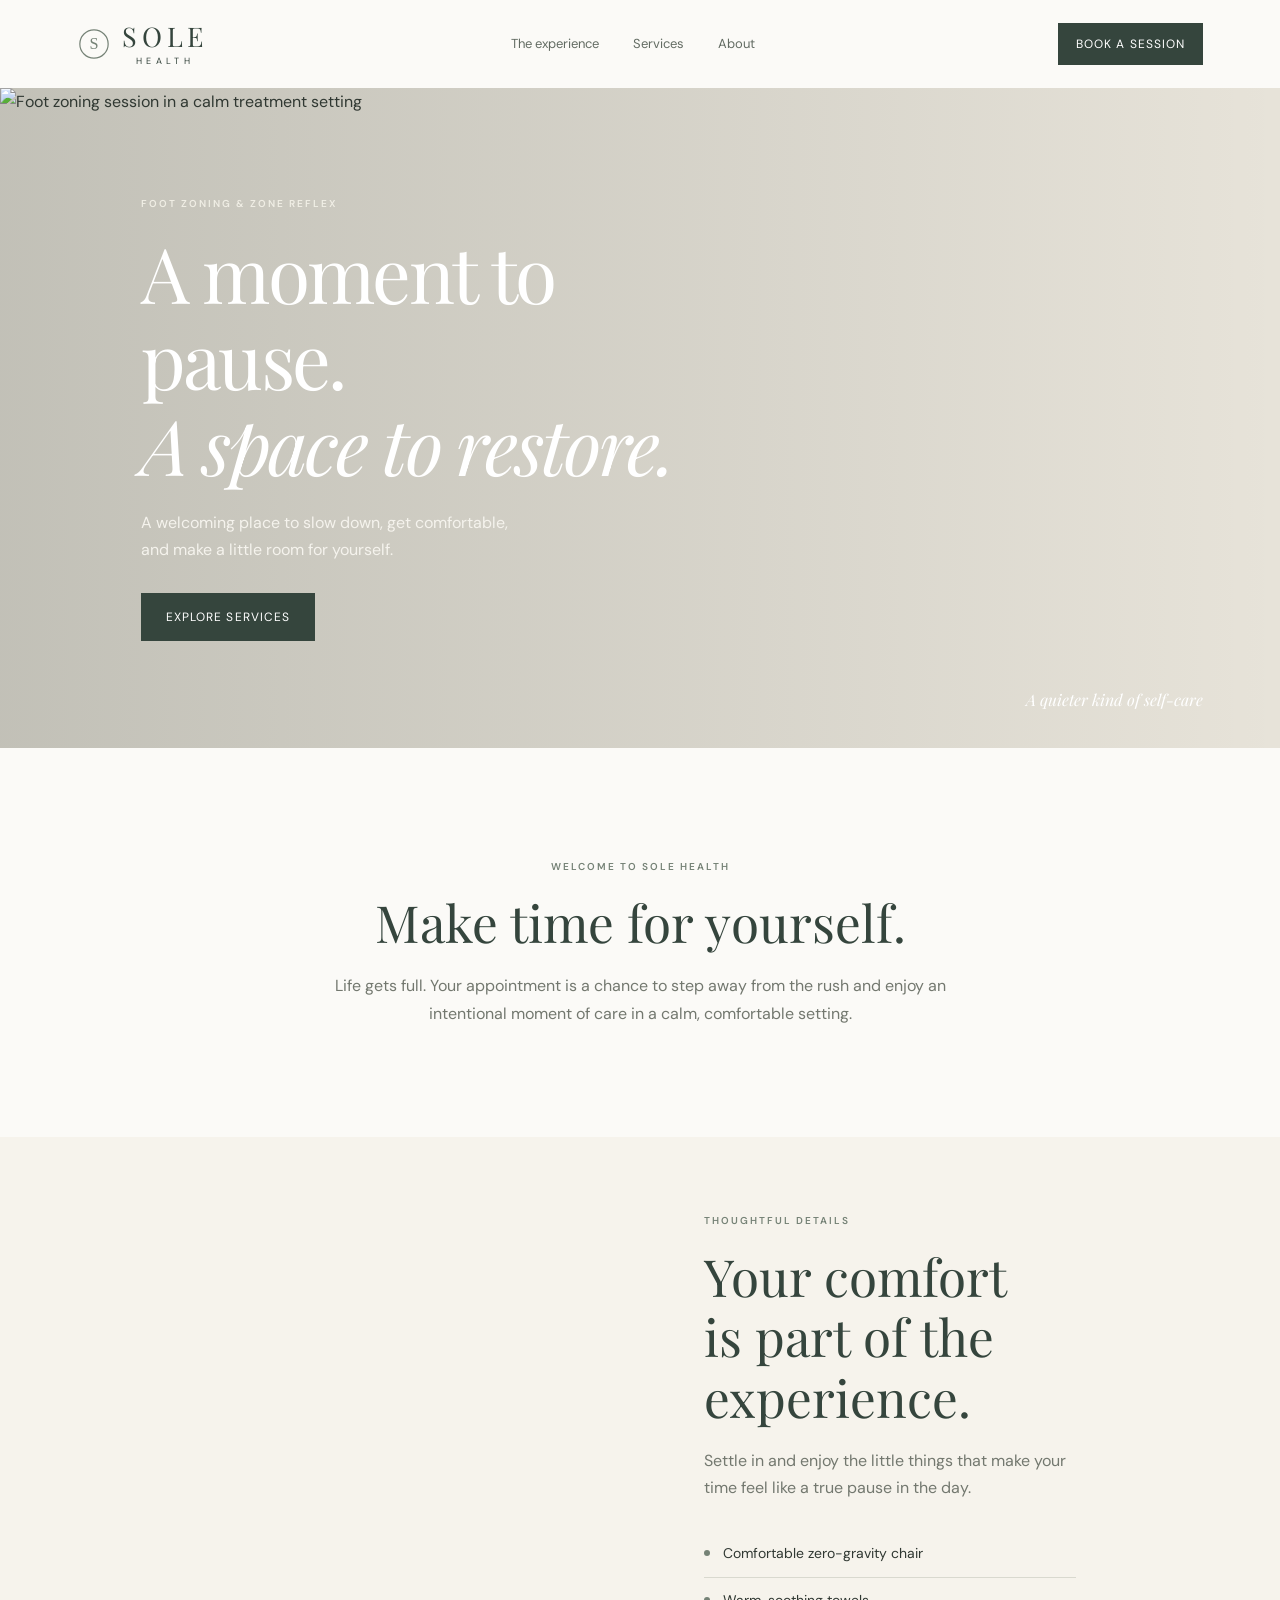
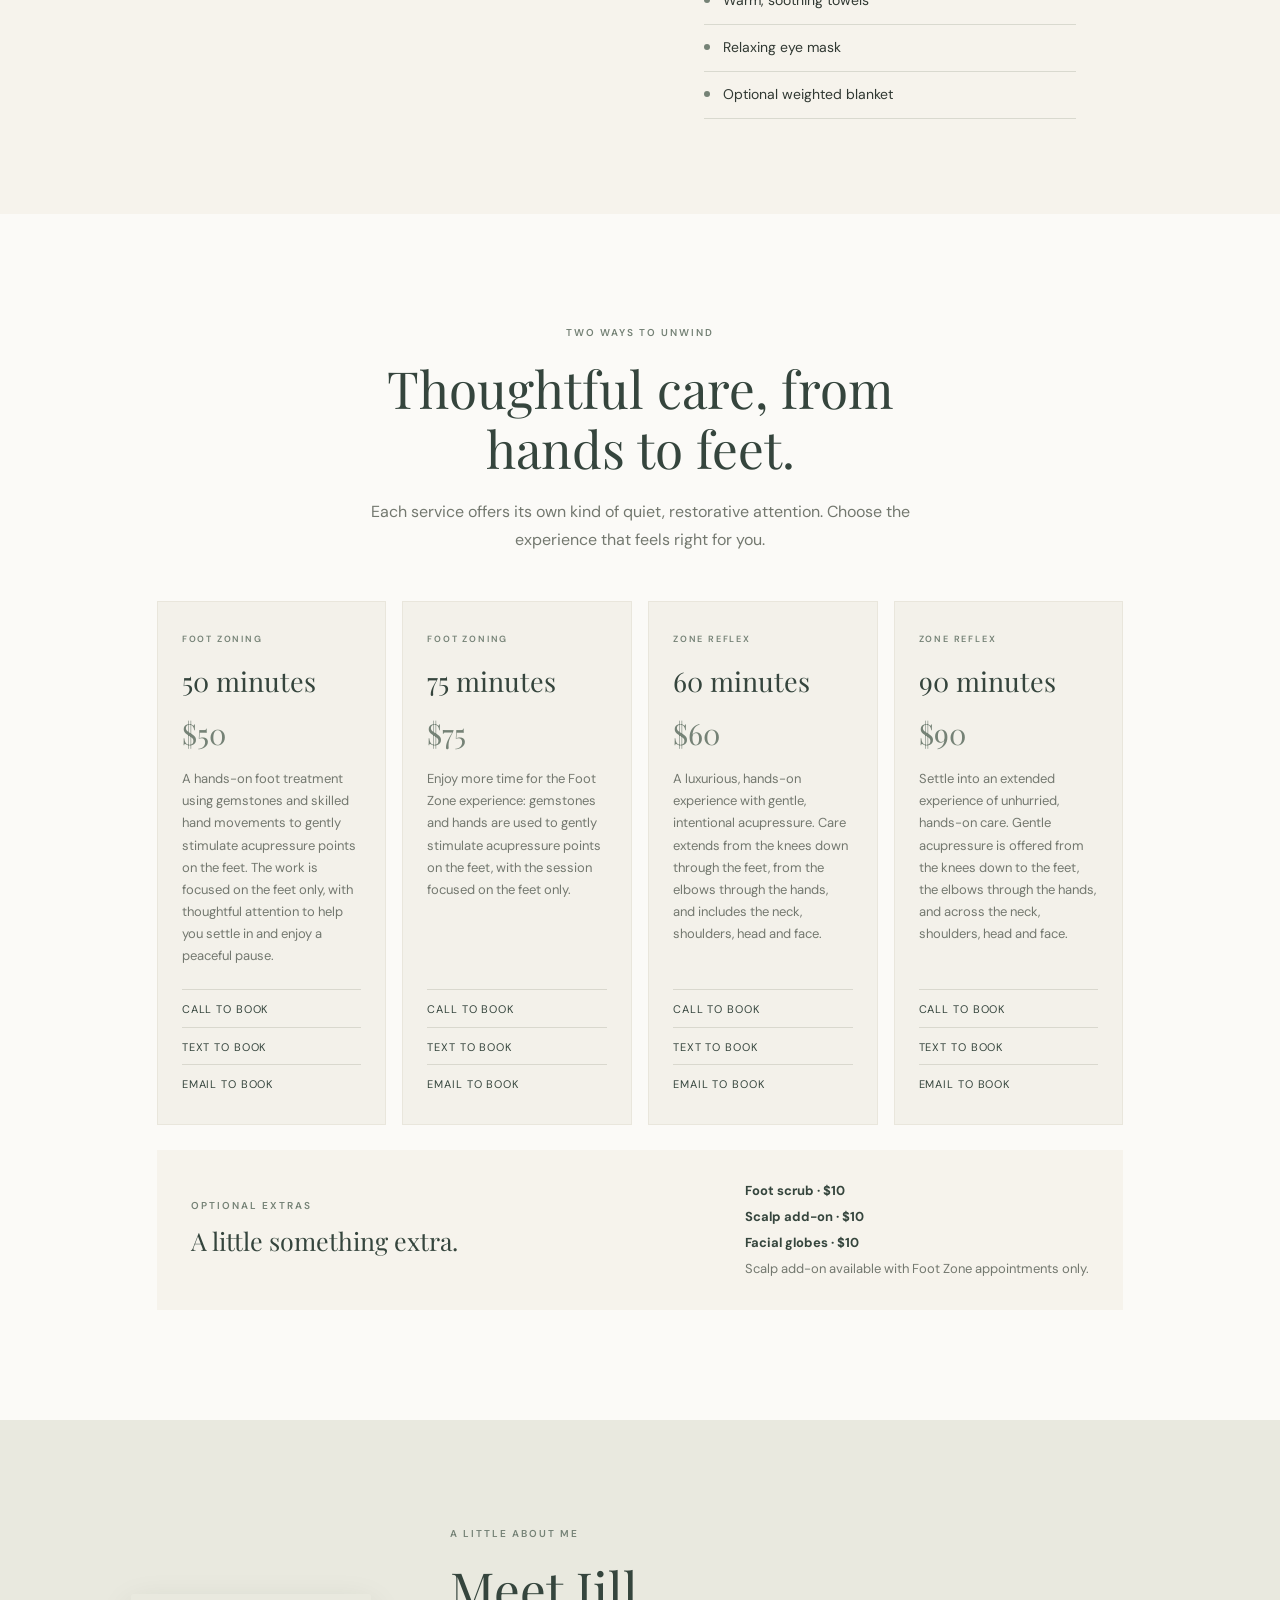
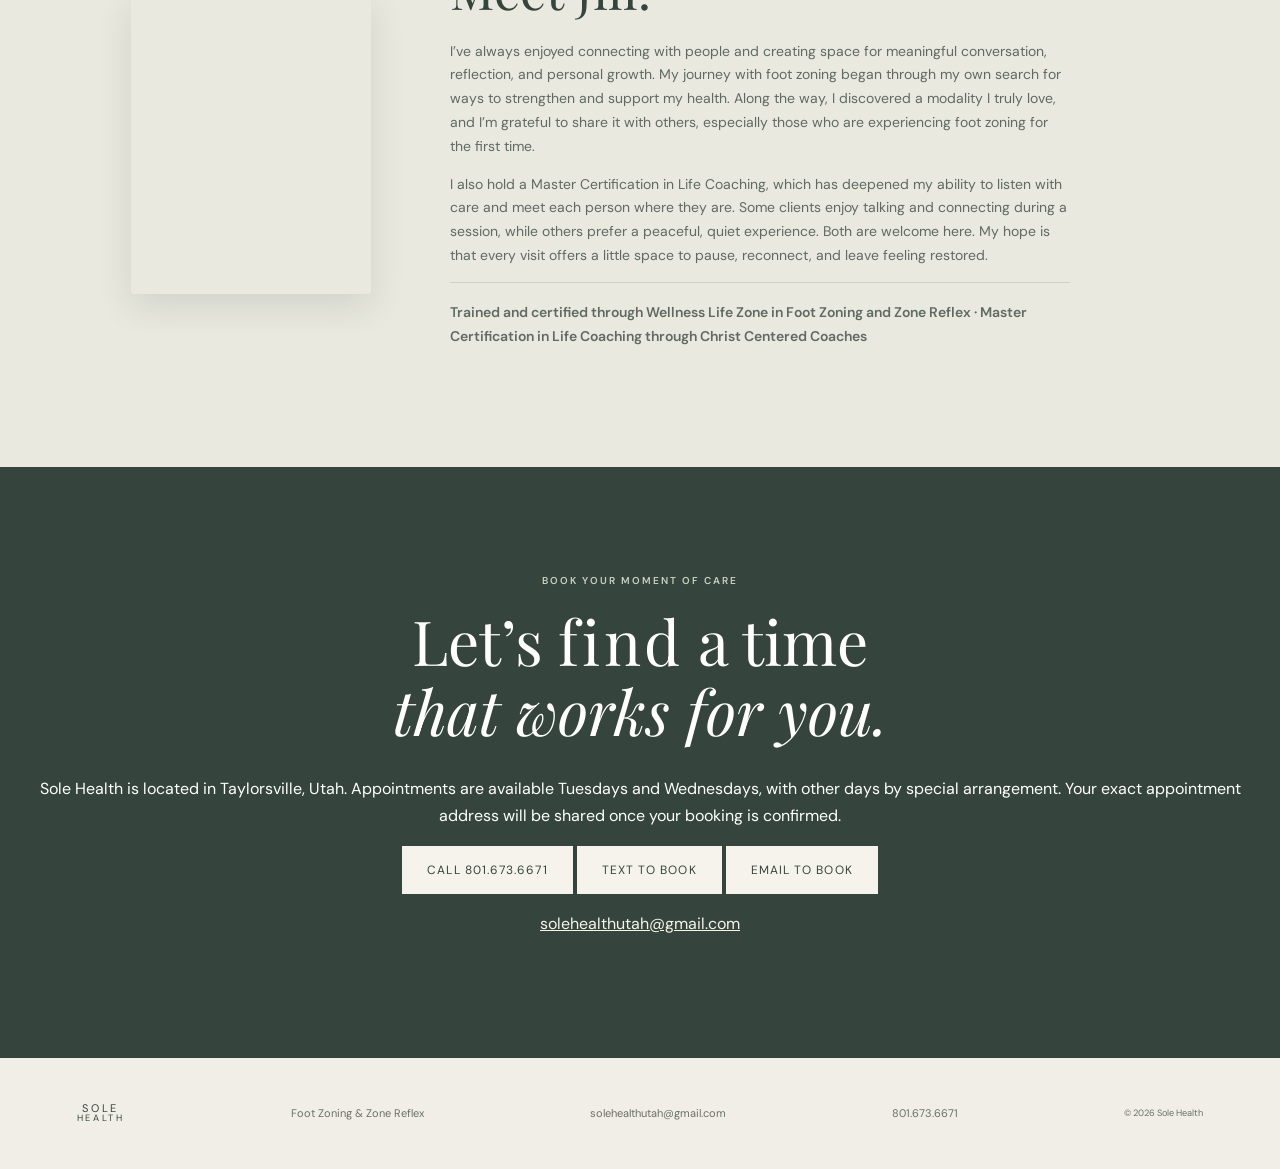
==== commit 473c00f2: "Use full-size hero image element and adjust booking headline lettering" ====
--- a/index.html
+++ b/index.html
@@ -1,6 +1,6 @@
 <!doctype html><html lang="en"><head><meta charset="utf-8"><meta name="viewport" content="width=device-width,initial-scale=1"><meta name="description" content="Enjoy Foot Zoning or a luxurious hands-on Zone Reflex session in Taylorsville, Utah."><meta name="theme-color" content="#f6f3ec"><title>Sole Health | Foot Zoning & Zone Reflex</title><link rel="preconnect" href="https://fonts.googleapis.com"><link rel="preconnect" href="https://fonts.gstatic.com" crossorigin><link href="https://fonts.googleapis.com/css2?family=DM+Sans:wght@400;500;600&family=Playfair+Display:wght@400;500;600&display=swap" rel="stylesheet"><link rel="stylesheet" href="styles.css"></head><body>
 <header class="site-header"><a class="wordmark header-wordmark" href="#top"><svg class="brand-mark" viewBox="0 0 48 48" role="img" aria-label="S in a circle logo" xmlns="http://www.w3.org/2000/svg"><circle cx="24" cy="24" r="20" fill="none" stroke="currentColor" stroke-width="1.7"/><text x="24" y="31" text-anchor="middle" font-family="Georgia,serif" font-size="23" fill="currentColor">S</text></svg><span class="wordmark-text"><span>SOLE</span><small>HEALTH</small></span></a><nav><a href="#experience">The experience</a><a href="#services">Services</a><a href="#about">About</a></nav><a class="button button-small" href="#booking">Book a session</a></header>
-<main id="top"><section class="hero"><div class="hero-image"></div><div class="hero-content"><p class="eyebrow">FOOT ZONING &amp; ZONE REFLEX</p><h1>A moment to pause.<br><em>A space to restore.</em></h1><p class="hero-copy">A welcoming place to slow down, get comfortable, and make a little room for yourself.</p><a class="button" href="#services">Explore services</a></div><div class="hero-note">A quieter kind of self-care</div></section>
+<main id="top"><section class="hero"><div class="hero-image"><img src="https://images.pexels.com/photos/5240677/pexels-photo-5240677.jpeg?auto=compress&amp;cs=tinysrgb&amp;w=2200" alt="Foot zoning session in a calm treatment setting"></div><div class="hero-content"><p class="eyebrow">FOOT ZONING &amp; ZONE REFLEX</p><h1>A moment to pause.<br><em>A space to restore.</em></h1><p class="hero-copy">A welcoming place to slow down, get comfortable, and make a little room for yourself.</p><a class="button" href="#services">Explore services</a></div><div class="hero-note">A quieter kind of self-care</div></section>
 <section class="intro section-wrap"><p class="eyebrow">WELCOME TO SOLE HEALTH</p><h2>Make time for yourself.</h2><p class="intro-copy">Life gets full. Your appointment is a chance to step away from the rush and enjoy an intentional moment of care in a calm, comfortable setting.</p></section>
 <section class="experience" id="experience"><div class="experience-photo"></div><div class="experience-copy"><p class="eyebrow">THOUGHTFUL DETAILS</p><h2>Your comfort<br>is part of the experience.</h2><p>Settle in and enjoy the little things that make your time feel like a true pause in the day.</p><ul class="amenities"><li>Comfortable zero-gravity chair</li><li>Warm, soothing towels</li><li>Relaxing eye mask</li><li>Optional weighted blanket</li></ul></div></section>
 <section class="services section-wrap" id="services"><div class="section-heading"><p class="eyebrow">TWO WAYS TO UNWIND</p><h2>Thoughtful care, from hands to feet.</h2><p>Each service offers its own kind of quiet, restorative attention. Choose the experience that feels right for you.</p></div><div class="service-grid">
@@ -10,5 +10,5 @@
 <article class="service-card"><p class="eyebrow">ZONE REFLEX</p><h3>90 minutes</h3><p class="price">$90</p><p>Settle into an extended experience of unhurried, hands-on care. Gentle acupressure is offered from the knees down to the feet, the elbows through the hands, and across the neck, shoulders, head and face.</p><div class="service-actions"><a class="text-link" href="tel:+18016736671">Call to book</a><a class="text-link" href="sms:+18016736671">Text to book</a><a class="text-link" href="https://mail.google.com/mail/?view=cm&fs=1&to=solehealthutah%40gmail.com&su=Zone%20Reflex%2090-minute%20appointment">Email to book</a></div></article></div>
 <div class="enhancements"><div><p class="eyebrow">OPTIONAL EXTRAS</p><h3>A little something extra.</h3></div><p><strong>Foot scrub · $10</strong><br><strong>Scalp add-on · $10</strong><br><strong>Facial globes · $10</strong><br><span>Scalp add-on available with Foot Zone appointments only.</span></p></div></section>
 <section class="about" id="about"><div class="about-photo"></div><div class="about-copy"><p class="eyebrow">A LITTLE ABOUT ME</p><h2>Meet Jill.</h2><p>I’ve always enjoyed connecting with people and creating space for meaningful conversation, reflection, and personal growth. My journey with foot zoning began through my own search for ways to strengthen and support my health. Along the way, I discovered a modality I truly love, and I’m grateful to share it with others, especially those who are experiencing foot zoning for the first time.</p><p>I also hold a Master Certification in Life Coaching, which has deepened my ability to listen with care and meet each person where they are. Some clients enjoy talking and connecting during a session, while others prefer a peaceful, quiet experience. Both are welcome here. My hope is that every visit offers a little space to pause, reconnect, and leave feeling restored.</p><p class="training">Trained and certified through Wellness Life Zone in Foot Zoning and Zone Reflex · Master Certification in Life Coaching through Christ Centered Coaches</p></div></section>
-<section class="closing" id="booking"><p class="eyebrow">BOOK YOUR MOMENT OF CARE</p><h2>Let’s <span class="find-word">find</span> a time<br><em>that works for you.</em></h2><p>Sole Health is located in Taylorsville, Utah. Appointments are available Tuesdays and Wednesdays, with other days by special arrangement. Your exact appointment address will be shared once your booking is confirmed.</p><p><a class="button button-light" href="tel:+18016736671">Call 801.673.6671</a> <a class="button button-light" href="sms:+18016736671">Text to book</a> <a class="button button-light" href="https://mail.google.com/mail/?view=cm&amp;fs=1&amp;to=solehealthutah%40gmail.com&amp;su=Appointment%20Request%20-%20Sole%20Health&amp;body=Hello%2C%20I%27d%20like%20to%20schedule%20an%20appointment.%20Please%20let%20me%20know%20what%20times%20are%20available.">Email to book</a></p><p><a href="https://mail.google.com/mail/?view=cm&amp;fs=1&amp;to=solehealthutah%40gmail.com" style="color:#f6f3ec;text-decoration:underline">solehealthutah@gmail.com</a></p></section></main>
+<section class="closing" id="booking"><p class="eyebrow">BOOK YOUR MOMENT OF CARE</p><h2>Let’s <span class="find-word">f<span class="find-i">i</span>nd</span> a time<br><em>that works for you.</em></h2><p>Sole Health is located in Taylorsville, Utah. Appointments are available Tuesdays and Wednesdays, with other days by special arrangement. Your exact appointment address will be shared once your booking is confirmed.</p><p><a class="button button-light" href="tel:+18016736671">Call 801.673.6671</a> <a class="button button-light" href="sms:+18016736671">Text to book</a> <a class="button button-light" href="https://mail.google.com/mail/?view=cm&amp;fs=1&amp;to=solehealthutah%40gmail.com&amp;su=Appointment%20Request%20-%20Sole%20Health&amp;body=Hello%2C%20I%27d%20like%20to%20schedule%20an%20appointment.%20Please%20let%20me%20know%20what%20times%20are%20available.">Email to book</a></p><p><a href="https://mail.google.com/mail/?view=cm&amp;fs=1&amp;to=solehealthutah%40gmail.com" style="color:#f6f3ec;text-decoration:underline">solehealthutah@gmail.com</a></p></section></main>
 <footer class="site-footer"><a class="wordmark footer-mark" href="#top"><span>SOLE</span><small>HEALTH</small></a><p>Foot Zoning &amp; Zone Reflex</p><a href="https://mail.google.com/mail/?view=cm&amp;fs=1&amp;to=solehealthutah%40gmail.com">solehealthutah@gmail.com</a><a href="tel:+18016736671">801.673.6671</a><small>© <span id="year"></span> Sole Health</small></footer><script>document.getElementById('year').textContent=new Date().getFullYear()</script></body></html>
--- a/styles.css
+++ b/styles.css
@@ -1 +1 @@
-:root{--cream:#f6f3ec;--paper:#fbfaf7;--sage:#758276;--deep:#35453d;--ink:#303832;--muted:#73786f;--serif:"Playfair Display",Georgia,serif;--sans:"DM Sans",Arial,sans-serif}*{box-sizing:border-box}html{scroll-behavior:smooth}body{margin:0;background:var(--paper);color:var(--ink);font-family:var(--sans);font-size:16px;line-height:1.7}a{color:inherit;text-decoration:none}.site-header{height:88px;padding:0 6vw;display:flex;align-items:center;justify-content:space-between;background:var(--paper)}.wordmark{display:flex;flex-direction:column;align-items:center;line-height:1;color:var(--deep);letter-spacing:.24em}.header-wordmark{flex-direction:row;align-items:center;justify-content:flex-start;gap:11px;letter-spacing:normal;padding:0}.brand-mark{display:block;position:static;flex:0 0 34px;width:34px;height:34px;transform:none;color:var(--sage)}.wordmark-text{display:flex;flex-direction:column;align-items:center;line-height:1}.wordmark-text>span{font-family:var(--serif);font-size:27px;letter-spacing:.18em}.wordmark-text>small{font-size:9px;letter-spacing:.48em;margin-top:7px}.site-header nav{display:flex;gap:34px;font-size:13px;color:#626b62}.button{display:inline-block;padding:14px 25px;background:var(--deep);color:white;font-size:12px;letter-spacing:.09em;text-transform:uppercase}.button:hover{background:var(--sage)}.button-small{padding:11px 18px}.hero{min-height:660px;position:relative;display:flex;align-items:center;overflow:hidden;background:#d9d9ce}.hero-image{position:absolute;inset:0;background-color:#e7e3d9;background-image:linear-gradient(90deg,rgba(25,35,29,.18),rgba(25,35,29,0)),url("https://images.pexels.com/photos/5240677/pexels-photo-5240677.jpeg?auto=compress&cs=tinysrgb&w=2200");background-position:center,center;background-size:cover,cover;background-repeat:no-repeat}.hero-content{position:relative;color:white;margin-left:11vw;max-width:590px;padding:80px 0}.eyebrow{font-size:10px;letter-spacing:.2em;font-weight:600;color:var(--sage);margin:0 0 17px}.hero .eyebrow{color:#f0eee5}.hero h1,.closing h2{font-family:var(--serif);font-weight:400;font-size:clamp(48px,6vw,78px);line-height:1.12;letter-spacing:-.035em;margin:0 0 22px}.hero h1 em,.closing h2 em{font-weight:400}.hero-copy{max-width:390px;color:#f5f3ed;margin:0 0 30px}.hero-note{position:absolute;right:6vw;bottom:35px;color:white;font-family:var(--serif);font-style:italic}.section-wrap{max-width:1120px;margin:auto;padding:110px 6vw}.intro{text-align:center}.intro h2,.section-heading h2,.experience h2,.about h2{font-family:var(--serif);font-size:clamp(38px,4vw,53px);font-weight:400;line-height:1.18;margin:0 0 20px;color:var(--deep)}.intro-copy{max-width:620px;margin:auto;color:var(--muted)}.experience{display:grid;grid-template-columns:1fr 1fr;background:var(--cream);min-height:570px}.experience-photo{min-height:500px;background:url("https://images.pexels.com/photos/6207525/pexels-photo-6207525.jpeg?auto=compress&cs=tinysrgb&w=1300") center/cover}.experience-copy{align-self:center;max-width:500px;padding:75px 10%}.experience-copy>p:not(.eyebrow){color:var(--muted)}.amenities{list-style:none;padding:10px 0 0;margin:20px 0}.amenities li{padding:11px 0;border-bottom:1px solid #d9d9cf;font-size:14px}.amenities li:before{content:"";display:inline-block;width:6px;height:6px;border-radius:50%;background:var(--sage);margin:0 13px 2px 0}.section-heading{text-align:center;max-width:590px;margin:0 auto 48px}.section-heading>p:last-child{color:var(--muted)}.service-grid{display:grid;grid-template-columns:repeat(4,1fr);gap:16px}.service-card{padding:30px 24px;background:#f3f1ea;border:1px solid #e9e6dc;display:flex;flex-direction:column;min-height:300px}.service-card h3,.enhancements h3{font-family:var(--serif);font-size:27px;font-weight:400;color:var(--deep);margin:0}.service-card .price{font-family:var(--serif);font-size:29px;color:var(--sage);margin:4px 0 10px}.service-card>p:not(.eyebrow):not(.price){font-size:13px;color:var(--muted);margin:0 0 22px}.service-card .eyebrow{font-size:9px;margin-bottom:12px}.text-link{margin-top:auto;border-top:1px solid #d9d8ce;padding-top:15px;font-size:11px;letter-spacing:.08em;text-transform:uppercase;color:var(--deep)}.enhancements{margin-top:25px;padding:28px 34px;background:var(--cream);display:flex;justify-content:space-between;align-items:center;gap:25px}.enhancements .eyebrow{margin-bottom:6px}.enhancements h3{font-size:25px}.enhancements>p{font-size:13px;line-height:2;margin:0;color:var(--deep)}.enhancements span{color:var(--muted)}.about{display:grid;grid-template-columns:.55fr 1.45fr;align-items:center;gap:5vw;background:#e9e9df;padding:70px 9vw}.about-photo{width:min(100%,240px);aspect-ratio:4/5;min-height:0;justify-self:center;border-radius:3px;background:url("https://avatars.githubusercontent.com/u/359666981?v=4") center/cover no-repeat;box-shadow:0 12px 35px rgba(35,48,39,.12)}.about-copy{align-self:center;max-width:620px;padding:35px 0}.about-copy>p:not(.eyebrow){color:#606a61;font-size:14px}.about-copy .training{padding-top:18px;border-top:1px solid #cfd2c7;color:var(--deep);font-weight:600}.photo-note{font-size:11px!important;font-style:italic;color:#7c8178!important}.closing{text-align:center;padding:105px 20px;background:var(--deep);color:white}.closing .eyebrow{color:#c9d0c3}.closing h2{font-size:clamp(42px,5vw,62px);margin-bottom:30px;font-variant-ligatures:none;letter-spacing:0}.closing h2 .find-word{letter-spacing:.055em;font-kerning:none;font-feature-settings:"liga" 0,"clig" 0}.button-light{background:var(--cream);color:var(--deep)}.site-footer{display:flex;align-items:center;justify-content:space-between;gap:20px;padding:35px 6vw;background:#f0eee7;color:#697168;font-size:11px}.footer-mark .wordmark-text>span{font-size:21px}.footer-mark .wordmark-text>small{font-size:8px}@media(max-width:850px){.site-header{padding:0 5vw}.site-header nav{gap:15px}.service-grid{grid-template-columns:repeat(2,1fr)}.experience-copy,.about-copy{padding:55px 8%}.hero-content{margin-left:8vw;margin-right:8vw}}@media(max-width:600px){.hero-image{background-size:cover,auto 70%}.site-header{height:auto;min-height:78px;flex-wrap:wrap;padding:18px 6vw;gap:16px}.site-header nav{order:3;width:100%;justify-content:space-between;font-size:11px}.site-header .button{font-size:9px;padding:10px 12px}.wordmark-text>span{font-size:23px}.hero{min-height:610px}.hero-content{padding:70px 0}.hero h1{font-size:48px}.section-wrap{padding:75px 7vw}.experience,.about{grid-template-columns:1fr}.experience-photo{min-height:330px}.experience-copy,.about-copy{padding:55px 8vw}.service-grid{grid-template-columns:1fr}.service-card{min-height:260px}.enhancements{display:block;padding:25px}.enhancements>p{margin-top:18px}.about{padding:55px 8vw;gap:28px}.about-photo{width:min(100%,190px);min-height:0;aspect-ratio:4/5}.closing{padding:80px 20px}.closing .button-light{margin:7px 6px}.site-footer{flex-direction:column;text-align:center;padding:35px 20px}.intro h2,.section-heading h2,.experience h2,.about h2{font-size:40px}}+:root{--cream:#f6f3ec;--paper:#fbfaf7;--sage:#758276;--deep:#35453d;--ink:#303832;--muted:#73786f;--serif:"Playfair Display",Georgia,serif;--sans:"DM Sans",Arial,sans-serif}*{box-sizing:border-box}html{scroll-behavior:smooth}body{margin:0;background:var(--paper);color:var(--ink);font-family:var(--sans);font-size:16px;line-height:1.7}a{color:inherit;text-decoration:none}.site-header{height:88px;padding:0 6vw;display:flex;align-items:center;justify-content:space-between;background:var(--paper)}.wordmark{display:flex;flex-direction:column;align-items:center;line-height:1;color:var(--deep);letter-spacing:.24em}.header-wordmark{flex-direction:row;align-items:center;justify-content:flex-start;gap:11px;letter-spacing:normal;padding:0}.brand-mark{display:block;position:static;flex:0 0 34px;width:34px;height:34px;transform:none;color:var(--sage)}.wordmark-text{display:flex;flex-direction:column;align-items:center;line-height:1}.wordmark-text>span{font-family:var(--serif);font-size:27px;letter-spacing:.18em}.wordmark-text>small{font-size:9px;letter-spacing:.48em;margin-top:7px}.site-header nav{display:flex;gap:34px;font-size:13px;color:#626b62}.button{display:inline-block;padding:14px 25px;background:var(--deep);color:white;font-size:12px;letter-spacing:.09em;text-transform:uppercase}.button:hover{background:var(--sage)}.button-small{padding:11px 18px}.hero{min-height:660px;position:relative;display:flex;align-items:center;overflow:hidden;background:#d9d9ce}.hero-image{position:absolute;inset:0;background-color:#e7e3d9;background-image:linear-gradient(90deg,rgba(25,35,29,.18),rgba(25,35,29,0)),url("https://images.pexels.com/photos/5240677/pexels-photo-5240677.jpeg?auto=compress&cs=tinysrgb&w=2200");background-position:center,center;background-size:cover,cover;background-repeat:no-repeat}.hero-content{position:relative;color:white;margin-left:11vw;max-width:590px;padding:80px 0}.eyebrow{font-size:10px;letter-spacing:.2em;font-weight:600;color:var(--sage);margin:0 0 17px}.hero .eyebrow{color:#f0eee5}.hero h1,.closing h2{font-family:var(--serif);font-weight:400;font-size:clamp(48px,6vw,78px);line-height:1.12;letter-spacing:-.035em;margin:0 0 22px}.hero h1 em,.closing h2 em{font-weight:400}.hero-copy{max-width:390px;color:#f5f3ed;margin:0 0 30px}.hero-note{position:absolute;right:6vw;bottom:35px;color:white;font-family:var(--serif);font-style:italic}.section-wrap{max-width:1120px;margin:auto;padding:110px 6vw}.intro{text-align:center}.intro h2,.section-heading h2,.experience h2,.about h2{font-family:var(--serif);font-size:clamp(38px,4vw,53px);font-weight:400;line-height:1.18;margin:0 0 20px;color:var(--deep)}.intro-copy{max-width:620px;margin:auto;color:var(--muted)}.experience{display:grid;grid-template-columns:1fr 1fr;background:var(--cream);min-height:570px}.experience-photo{min-height:500px;background:url("https://images.pexels.com/photos/6207525/pexels-photo-6207525.jpeg?auto=compress&cs=tinysrgb&w=1300") center/cover}.experience-copy{align-self:center;max-width:500px;padding:75px 10%}.experience-copy>p:not(.eyebrow){color:var(--muted)}.amenities{list-style:none;padding:10px 0 0;margin:20px 0}.amenities li{padding:11px 0;border-bottom:1px solid #d9d9cf;font-size:14px}.amenities li:before{content:"";display:inline-block;width:6px;height:6px;border-radius:50%;background:var(--sage);margin:0 13px 2px 0}.section-heading{text-align:center;max-width:590px;margin:0 auto 48px}.section-heading>p:last-child{color:var(--muted)}.service-grid{display:grid;grid-template-columns:repeat(4,1fr);gap:16px}.service-card{padding:30px 24px;background:#f3f1ea;border:1px solid #e9e6dc;display:flex;flex-direction:column;min-height:300px}.service-card h3,.enhancements h3{font-family:var(--serif);font-size:27px;font-weight:400;color:var(--deep);margin:0}.service-card .price{font-family:var(--serif);font-size:29px;color:var(--sage);margin:4px 0 10px}.service-card>p:not(.eyebrow):not(.price){font-size:13px;color:var(--muted);margin:0 0 22px}.service-card .eyebrow{font-size:9px;margin-bottom:12px}.service-actions{margin-top:auto;display:grid;gap:8px}.text-link{margin-top:0;border-top:1px solid #d9d8ce;padding-top:10px;font-size:11px;letter-spacing:.08em;text-transform:uppercase;color:var(--deep)}.enhancements{margin-top:25px;padding:28px 34px;background:var(--cream);display:flex;justify-content:space-between;align-items:center;gap:25px}.enhancements .eyebrow{margin-bottom:6px}.enhancements h3{font-size:25px}.enhancements>p{font-size:13px;line-height:2;margin:0;color:var(--deep)}.enhancements span{color:var(--muted)}.about{display:grid;grid-template-columns:.55fr 1.45fr;align-items:center;gap:5vw;background:#e9e9df;padding:70px 9vw}.about-photo{width:min(100%,240px);aspect-ratio:4/5;min-height:0;justify-self:center;border-radius:3px;background:url("https://avatars.githubusercontent.com/u/359666981?v=4") center/cover no-repeat;box-shadow:0 12px 35px rgba(35,48,39,.12)}.about-copy{align-self:center;max-width:620px;padding:35px 0}.about-copy>p:not(.eyebrow){color:#606a61;font-size:14px}.about-copy .training{padding-top:18px;border-top:1px solid #cfd2c7;color:var(--deep);font-weight:600}.photo-note{font-size:11px!important;font-style:italic;color:#7c8178!important}.closing{text-align:center;padding:105px 20px;background:var(--deep);color:white}.closing .eyebrow{color:#c9d0c3}.closing h2{font-size:clamp(42px,5vw,62px);margin-bottom:30px;font-variant-ligatures:none;letter-spacing:0}.closing h2 .find-word{letter-spacing:.055em;font-kerning:none;font-feature-settings:"liga" 0,"clig" 0}.button-light{background:var(--cream);color:var(--deep)}.site-footer{display:flex;align-items:center;justify-content:space-between;gap:20px;padding:35px 6vw;background:#f0eee7;color:#697168;font-size:11px}.footer-mark .wordmark-text>span{font-size:21px}.footer-mark .wordmark-text>small{font-size:8px}@media(max-width:850px){.site-header{padding:0 5vw}.site-header nav{gap:15px}.service-grid{grid-template-columns:repeat(2,1fr)}.experience-copy,.about-copy{padding:55px 8%}.hero-content{margin-left:8vw;margin-right:8vw}}@media(max-width:600px){.hero-image{background-size:cover,auto 70%}.site-header{height:auto;min-height:78px;flex-wrap:wrap;padding:18px 6vw;gap:16px}.site-header nav{order:3;width:100%;justify-content:space-between;font-size:11px}.site-header .button{font-size:9px;padding:10px 12px}.wordmark-text>span{font-size:23px}.hero{min-height:610px}.hero-content{padding:70px 0}.hero h1{font-size:48px}.section-wrap{padding:75px 7vw}.experience,.about{grid-template-columns:1fr}.experience-photo{min-height:330px}.experience-copy,.about-copy{padding:55px 8vw}.service-grid{grid-template-columns:1fr}.service-card{min-height:260px}.enhancements{display:block;padding:25px}.enhancements>p{margin-top:18px}.about{padding:55px 8vw;gap:28px}.about-photo{width:min(100%,190px);min-height:0;aspect-ratio:4/5}.closing{padding:80px 20px}.closing .button-light{margin:7px 6px}.site-footer{flex-direction:column;text-align:center;padding:35px 20px}.intro h2,.section-heading h2,.experience h2,.about h2{font-size:40px}}
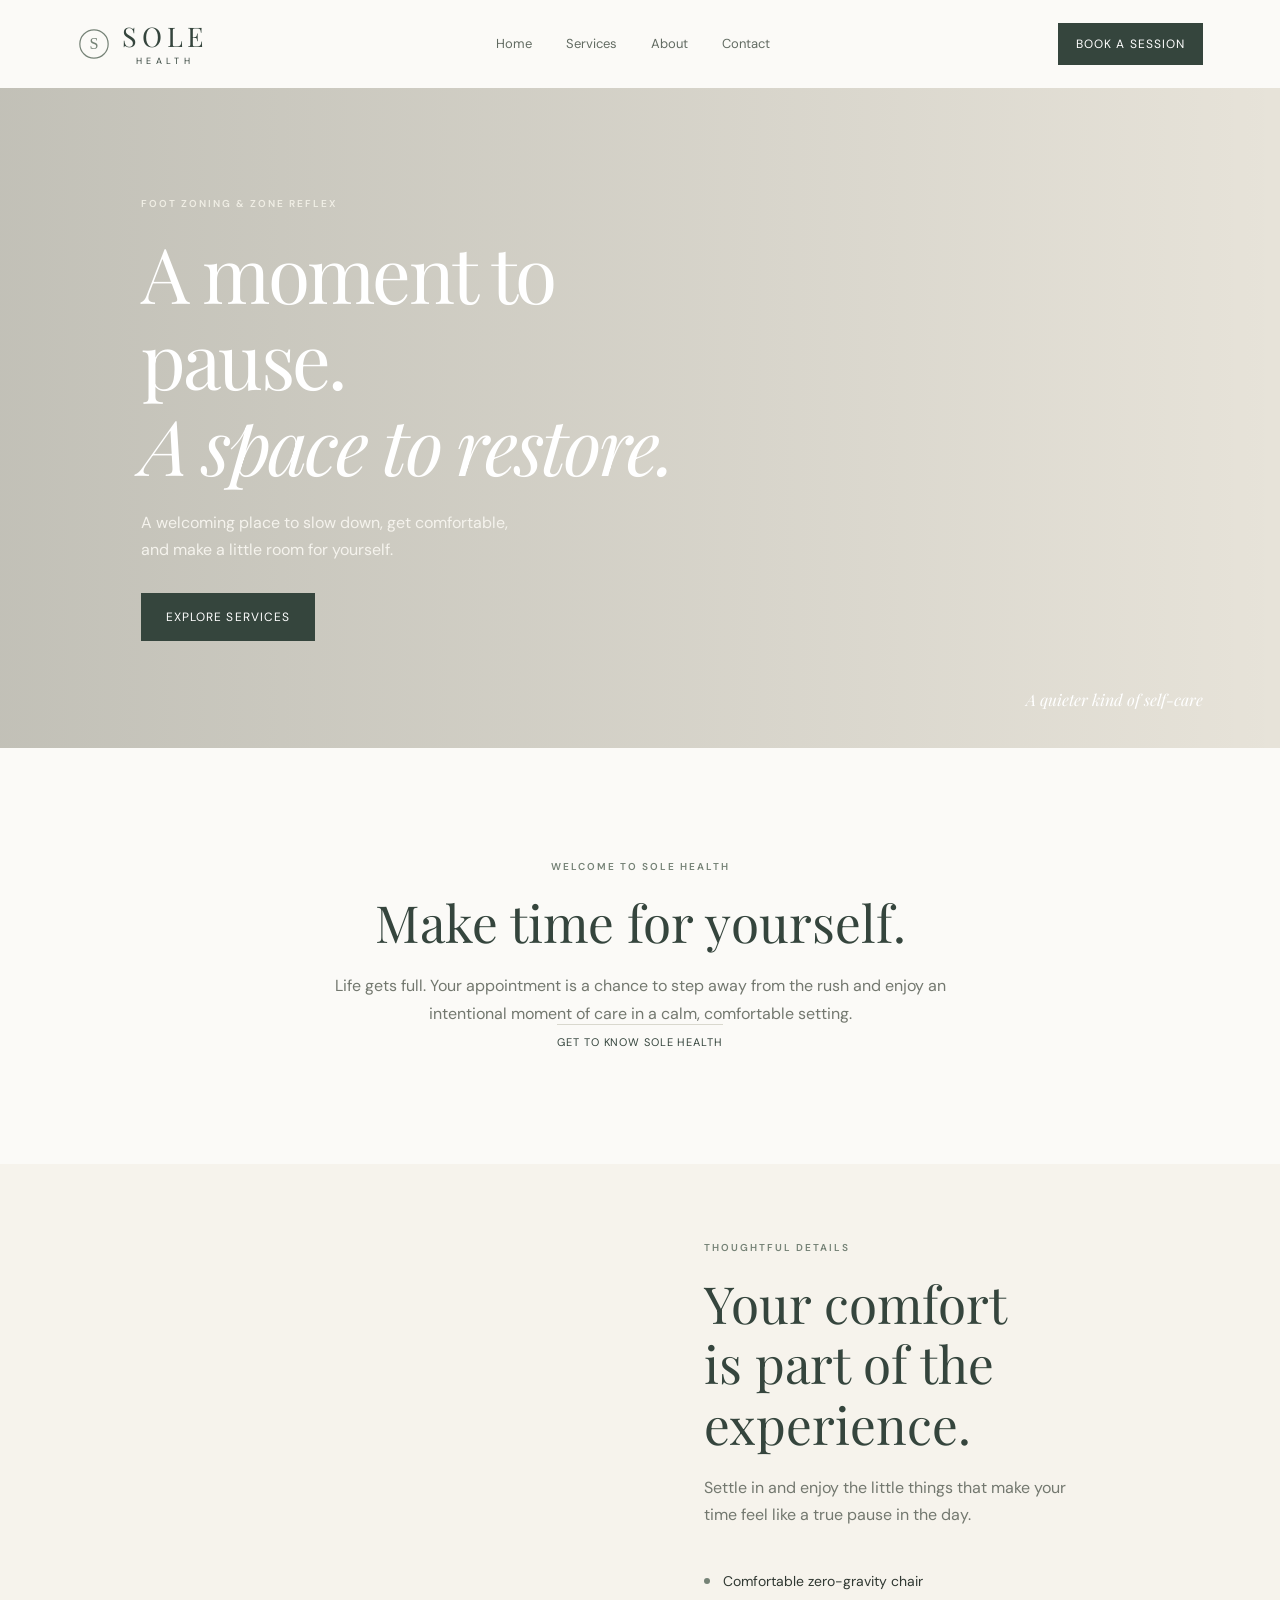
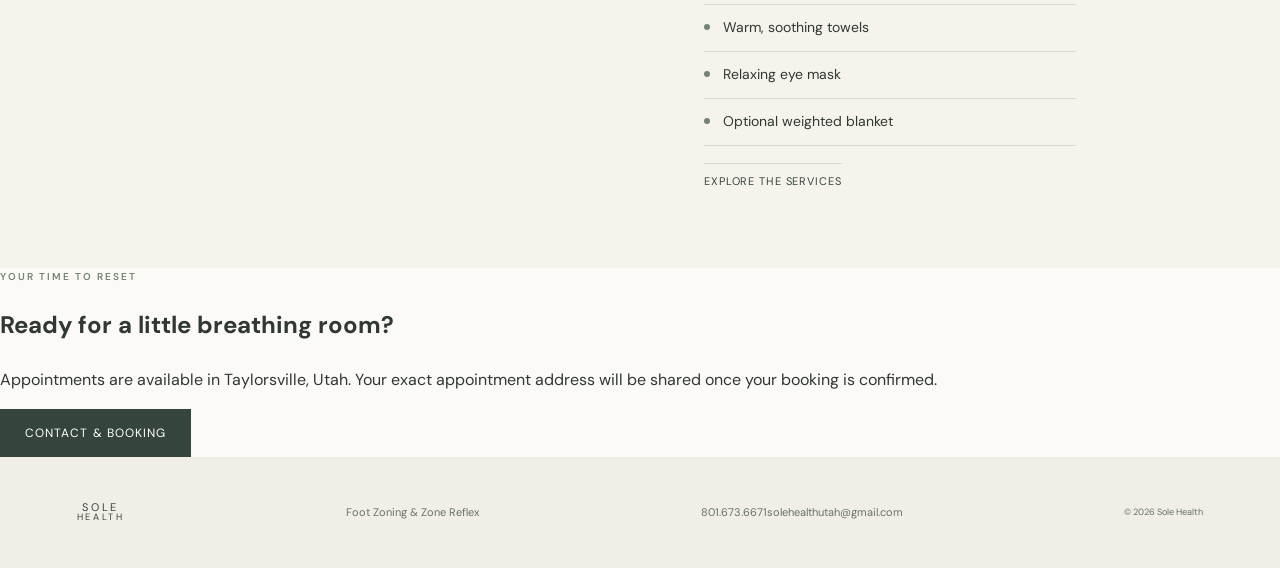
==== commit 46a85360: "Refresh homepage layout and navigation" ====
--- a/index.html
+++ b/index.html
@@ -1,14 +1 @@
-<!doctype html><html lang="en"><head><meta charset="utf-8"><meta name="viewport" content="width=device-width,initial-scale=1"><meta name="description" content="Enjoy Foot Zoning or a luxurious hands-on Zone Reflex session in Taylorsville, Utah."><meta name="theme-color" content="#f6f3ec"><title>Sole Health | Foot Zoning & Zone Reflex</title><link rel="preconnect" href="https://fonts.googleapis.com"><link rel="preconnect" href="https://fonts.gstatic.com" crossorigin><link href="https://fonts.googleapis.com/css2?family=DM+Sans:wght@400;500;600&family=Playfair+Display:wght@400;500;600&display=swap" rel="stylesheet"><link rel="stylesheet" href="styles.css"></head><body>
-<header class="site-header"><a class="wordmark header-wordmark" href="#top"><svg class="brand-mark" viewBox="0 0 48 48" role="img" aria-label="S in a circle logo" xmlns="http://www.w3.org/2000/svg"><circle cx="24" cy="24" r="20" fill="none" stroke="currentColor" stroke-width="1.7"/><text x="24" y="31" text-anchor="middle" font-family="Georgia,serif" font-size="23" fill="currentColor">S</text></svg><span class="wordmark-text"><span>SOLE</span><small>HEALTH</small></span></a><nav><a href="#experience">The experience</a><a href="#services">Services</a><a href="#about">About</a></nav><a class="button button-small" href="#booking">Book a session</a></header>
-<main id="top"><section class="hero"><div class="hero-image"><img src="https://images.pexels.com/photos/5240677/pexels-photo-5240677.jpeg?auto=compress&amp;cs=tinysrgb&amp;w=2200" alt="Foot zoning session in a calm treatment setting"></div><div class="hero-content"><p class="eyebrow">FOOT ZONING &amp; ZONE REFLEX</p><h1>A moment to pause.<br><em>A space to restore.</em></h1><p class="hero-copy">A welcoming place to slow down, get comfortable, and make a little room for yourself.</p><a class="button" href="#services">Explore services</a></div><div class="hero-note">A quieter kind of self-care</div></section>
-<section class="intro section-wrap"><p class="eyebrow">WELCOME TO SOLE HEALTH</p><h2>Make time for yourself.</h2><p class="intro-copy">Life gets full. Your appointment is a chance to step away from the rush and enjoy an intentional moment of care in a calm, comfortable setting.</p></section>
-<section class="experience" id="experience"><div class="experience-photo"></div><div class="experience-copy"><p class="eyebrow">THOUGHTFUL DETAILS</p><h2>Your comfort<br>is part of the experience.</h2><p>Settle in and enjoy the little things that make your time feel like a true pause in the day.</p><ul class="amenities"><li>Comfortable zero-gravity chair</li><li>Warm, soothing towels</li><li>Relaxing eye mask</li><li>Optional weighted blanket</li></ul></div></section>
-<section class="services section-wrap" id="services"><div class="section-heading"><p class="eyebrow">TWO WAYS TO UNWIND</p><h2>Thoughtful care, from hands to feet.</h2><p>Each service offers its own kind of quiet, restorative attention. Choose the experience that feels right for you.</p></div><div class="service-grid">
-<article class="service-card"><p class="eyebrow">FOOT ZONING</p><h3>50 minutes</h3><p class="price">$50</p><p>A hands-on foot treatment using gemstones and skilled hand movements to gently stimulate acupressure points on the feet. The work is focused on the feet only, with thoughtful attention to help you settle in and enjoy a peaceful pause.</p><div class="service-actions"><a class="text-link" href="tel:+18016736671">Call to book</a><a class="text-link" href="sms:+18016736671">Text to book</a><a class="text-link" href="https://mail.google.com/mail/?view=cm&fs=1&to=solehealthutah%40gmail.com&su=Foot%20Zone%2050-minute%20appointment">Email to book</a></div></article>
-<article class="service-card"><p class="eyebrow">FOOT ZONING</p><h3>75 minutes</h3><p class="price">$75</p><p>Enjoy more time for the Foot Zone experience: gemstones and hands are used to gently stimulate acupressure points on the feet, with the session focused on the feet only.</p><div class="service-actions"><a class="text-link" href="tel:+18016736671">Call to book</a><a class="text-link" href="sms:+18016736671">Text to book</a><a class="text-link" href="https://mail.google.com/mail/?view=cm&fs=1&to=solehealthutah%40gmail.com&su=Foot%20Zone%2075-minute%20appointment">Email to book</a></div></article>
-<article class="service-card"><p class="eyebrow">ZONE REFLEX</p><h3>60 minutes</h3><p class="price">$60</p><p>A luxurious, hands-on experience with gentle, intentional acupressure. Care extends from the knees down through the feet, from the elbows through the hands, and includes the neck, shoulders, head and face.</p><div class="service-actions"><a class="text-link" href="tel:+18016736671">Call to book</a><a class="text-link" href="sms:+18016736671">Text to book</a><a class="text-link" href="https://mail.google.com/mail/?view=cm&fs=1&to=solehealthutah%40gmail.com&su=Zone%20Reflex%2060-minute%20appointment">Email to book</a></div></article>
-<article class="service-card"><p class="eyebrow">ZONE REFLEX</p><h3>90 minutes</h3><p class="price">$90</p><p>Settle into an extended experience of unhurried, hands-on care. Gentle acupressure is offered from the knees down to the feet, the elbows through the hands, and across the neck, shoulders, head and face.</p><div class="service-actions"><a class="text-link" href="tel:+18016736671">Call to book</a><a class="text-link" href="sms:+18016736671">Text to book</a><a class="text-link" href="https://mail.google.com/mail/?view=cm&fs=1&to=solehealthutah%40gmail.com&su=Zone%20Reflex%2090-minute%20appointment">Email to book</a></div></article></div>
-<div class="enhancements"><div><p class="eyebrow">OPTIONAL EXTRAS</p><h3>A little something extra.</h3></div><p><strong>Foot scrub · $10</strong><br><strong>Scalp add-on · $10</strong><br><strong>Facial globes · $10</strong><br><span>Scalp add-on available with Foot Zone appointments only.</span></p></div></section>
-<section class="about" id="about"><div class="about-photo"></div><div class="about-copy"><p class="eyebrow">A LITTLE ABOUT ME</p><h2>Meet Jill.</h2><p>I’ve always enjoyed connecting with people and creating space for meaningful conversation, reflection, and personal growth. My journey with foot zoning began through my own search for ways to strengthen and support my health. Along the way, I discovered a modality I truly love, and I’m grateful to share it with others, especially those who are experiencing foot zoning for the first time.</p><p>I also hold a Master Certification in Life Coaching, which has deepened my ability to listen with care and meet each person where they are. Some clients enjoy talking and connecting during a session, while others prefer a peaceful, quiet experience. Both are welcome here. My hope is that every visit offers a little space to pause, reconnect, and leave feeling restored.</p><p class="training">Trained and certified through Wellness Life Zone in Foot Zoning and Zone Reflex · Master Certification in Life Coaching through Christ Centered Coaches</p></div></section>
-<section class="closing" id="booking"><p class="eyebrow">BOOK YOUR MOMENT OF CARE</p><h2>Let’s <span class="find-word">f<span class="find-i">i</span>nd</span> a time<br><em>that works for you.</em></h2><p>Sole Health is located in Taylorsville, Utah. Appointments are available Tuesdays and Wednesdays, with other days by special arrangement. Your exact appointment address will be shared once your booking is confirmed.</p><p><a class="button button-light" href="tel:+18016736671">Call 801.673.6671</a> <a class="button button-light" href="sms:+18016736671">Text to book</a> <a class="button button-light" href="https://mail.google.com/mail/?view=cm&amp;fs=1&amp;to=solehealthutah%40gmail.com&amp;su=Appointment%20Request%20-%20Sole%20Health&amp;body=Hello%2C%20I%27d%20like%20to%20schedule%20an%20appointment.%20Please%20let%20me%20know%20what%20times%20are%20available.">Email to book</a></p><p><a href="https://mail.google.com/mail/?view=cm&amp;fs=1&amp;to=solehealthutah%40gmail.com" style="color:#f6f3ec;text-decoration:underline">solehealthutah@gmail.com</a></p></section></main>
-<footer class="site-footer"><a class="wordmark footer-mark" href="#top"><span>SOLE</span><small>HEALTH</small></a><p>Foot Zoning &amp; Zone Reflex</p><a href="https://mail.google.com/mail/?view=cm&amp;fs=1&amp;to=solehealthutah%40gmail.com">solehealthutah@gmail.com</a><a href="tel:+18016736671">801.673.6671</a><small>© <span id="year"></span> Sole Health</small></footer><script>document.getElementById('year').textContent=new Date().getFullYear()</script></body></html>+<!doctype html><html lang="en"><head><meta charset="utf-8"><meta name="viewport" content="width=device-width,initial-scale=1"><meta name="description" content="Enjoy Foot Zoning or a luxurious hands-on Zone Reflex session in Taylorsville, Utah."><meta name="theme-color" content="#f6f3ec"><title>Sole Health | Foot Zoning &amp; Zone Reflex</title><link rel="preconnect" href="https://fonts.googleapis.com"><link rel="preconnect" href="https://fonts.gstatic.com" crossorigin><link href="https://fonts.googleapis.com/css2?family=DM+Sans:wght@400;500;600&family=Playfair+Display:wght@400;500;600&display=swap" rel="stylesheet"><link rel="stylesheet" href="styles.css"></head><body><header class="site-header"><a class="wordmark header-wordmark" href="index.html"><svg class="brand-mark" viewBox="0 0 48 48" role="img" aria-label="Sole Health logo" xmlns="http://www.w3.org/2000/svg"><circle cx="24" cy="24" r="20" fill="none" stroke="currentColor" stroke-width="1.7"/><text x="24" y="31" text-anchor="middle" font-family="Georgia,serif" font-size="23" fill="currentColor">S</text></svg><span class="wordmark-text"><span>SOLE</span><small>HEALTH</small></span></a><nav aria-label="Main navigation"><a class="active" href="index.html">Home</a><a class="" href="services.html">Services</a><a class="" href="about.html">About</a><a class="" href="contact.html">Contact</a></nav><a class="button button-small" href="contact.html#booking">Book a session</a></header><main id="top"><section class="hero"><div class="hero-image" role="img" aria-label="A peaceful foot zoning treatment setting"></div><div class="hero-content"><p class="eyebrow">FOOT ZONING &amp; ZONE REFLEX</p><h1>A moment to pause.<br><em>A space to restore.</em></h1><p class="hero-copy">A welcoming place to slow down, get comfortable, and make a little room for yourself.</p><a class="button" href="services.html">Explore services</a></div><div class="hero-note">A quieter kind of self-care</div></section><section class="intro section-wrap"><p class="eyebrow">WELCOME TO SOLE HEALTH</p><h2>Make time for yourself.</h2><p class="intro-copy">Life gets full. Your appointment is a chance to step away from the rush and enjoy an intentional moment of care in a calm, comfortable setting.</p><a class="text-link standalone-link" href="about.html">Get to know Sole Health</a></section><section class="experience"><div class="experience-photo" role="img" aria-label="A calm spa treatment room with soft linens and warm candlelight"></div><div class="experience-copy"><p class="eyebrow">THOUGHTFUL DETAILS</p><h2>Your comfort<br>is part of the experience.</h2><p>Settle in and enjoy the little things that make your time feel like a true pause in the day.</p><ul class="amenities"><li>Comfortable zero-gravity chair</li><li>Warm, soothing towels</li><li>Relaxing eye mask</li><li>Optional weighted blanket</li></ul><a class="text-link standalone-link" href="services.html">Explore the services</a></div></section><section class="home-contact"><p class="eyebrow">YOUR TIME TO RESET</p><h2>Ready for a little breathing room?</h2><p>Appointments are available in Taylorsville, Utah. Your exact appointment address will be shared once your booking is confirmed.</p><a class="button" href="contact.html#booking">Contact &amp; booking</a></section></main><footer class="site-footer"><a class="wordmark footer-mark" href="index.html"><span>SOLE</span><small>HEALTH</small></a><p>Foot Zoning &amp; Zone Reflex</p><div class="footer-contact"><a href="tel:+18016736671">801.673.6671</a><a href="mailto:solehealthutah@gmail.com?subject=Appointment%20Booking%20-%20Sole%20Health">solehealthutah@gmail.com</a></div><small>© <span class="year"></span> Sole Health</small></footer><script>document.querySelectorAll('.year').forEach(el=>el.textContent=new Date().getFullYear())</script></body></html>
--- a/styles.css
+++ b/styles.css
@@ -1 +1 @@
-:root{--cream:#f6f3ec;--paper:#fbfaf7;--sage:#758276;--deep:#35453d;--ink:#303832;--muted:#73786f;--serif:"Playfair Display",Georgia,serif;--sans:"DM Sans",Arial,sans-serif}*{box-sizing:border-box}html{scroll-behavior:smooth}body{margin:0;background:var(--paper);color:var(--ink);font-family:var(--sans);font-size:16px;line-height:1.7}a{color:inherit;text-decoration:none}.site-header{height:88px;padding:0 6vw;display:flex;align-items:center;justify-content:space-between;background:var(--paper)}.wordmark{display:flex;flex-direction:column;align-items:center;line-height:1;color:var(--deep);letter-spacing:.24em}.header-wordmark{flex-direction:row;align-items:center;justify-content:flex-start;gap:11px;letter-spacing:normal;padding:0}.brand-mark{display:block;position:static;flex:0 0 34px;width:34px;height:34px;transform:none;color:var(--sage)}.wordmark-text{display:flex;flex-direction:column;align-items:center;line-height:1}.wordmark-text>span{font-family:var(--serif);font-size:27px;letter-spacing:.18em}.wordmark-text>small{font-size:9px;letter-spacing:.48em;margin-top:7px}.site-header nav{display:flex;gap:34px;font-size:13px;color:#626b62}.button{display:inline-block;padding:14px 25px;background:var(--deep);color:white;font-size:12px;letter-spacing:.09em;text-transform:uppercase}.button:hover{background:var(--sage)}.button-small{padding:11px 18px}.hero{min-height:660px;position:relative;display:flex;align-items:center;overflow:hidden;background:#d9d9ce}.hero-image{position:absolute;inset:0;background-color:#e7e3d9;background-image:linear-gradient(90deg,rgba(25,35,29,.18),rgba(25,35,29,0)),url("https://images.pexels.com/photos/5240677/pexels-photo-5240677.jpeg?auto=compress&cs=tinysrgb&w=2200");background-position:center,center;background-size:cover,cover;background-repeat:no-repeat}.hero-content{position:relative;color:white;margin-left:11vw;max-width:590px;padding:80px 0}.eyebrow{font-size:10px;letter-spacing:.2em;font-weight:600;color:var(--sage);margin:0 0 17px}.hero .eyebrow{color:#f0eee5}.hero h1,.closing h2{font-family:var(--serif);font-weight:400;font-size:clamp(48px,6vw,78px);line-height:1.12;letter-spacing:-.035em;margin:0 0 22px}.hero h1 em,.closing h2 em{font-weight:400}.hero-copy{max-width:390px;color:#f5f3ed;margin:0 0 30px}.hero-note{position:absolute;right:6vw;bottom:35px;color:white;font-family:var(--serif);font-style:italic}.section-wrap{max-width:1120px;margin:auto;padding:110px 6vw}.intro{text-align:center}.intro h2,.section-heading h2,.experience h2,.about h2{font-family:var(--serif);font-size:clamp(38px,4vw,53px);font-weight:400;line-height:1.18;margin:0 0 20px;color:var(--deep)}.intro-copy{max-width:620px;margin:auto;color:var(--muted)}.experience{display:grid;grid-template-columns:1fr 1fr;background:var(--cream);min-height:570px}.experience-photo{min-height:500px;background:url("https://images.pexels.com/photos/6207525/pexels-photo-6207525.jpeg?auto=compress&cs=tinysrgb&w=1300") center/cover}.experience-copy{align-self:center;max-width:500px;padding:75px 10%}.experience-copy>p:not(.eyebrow){color:var(--muted)}.amenities{list-style:none;padding:10px 0 0;margin:20px 0}.amenities li{padding:11px 0;border-bottom:1px solid #d9d9cf;font-size:14px}.amenities li:before{content:"";display:inline-block;width:6px;height:6px;border-radius:50%;background:var(--sage);margin:0 13px 2px 0}.section-heading{text-align:center;max-width:590px;margin:0 auto 48px}.section-heading>p:last-child{color:var(--muted)}.service-grid{display:grid;grid-template-columns:repeat(4,1fr);gap:16px}.service-card{padding:30px 24px;background:#f3f1ea;border:1px solid #e9e6dc;display:flex;flex-direction:column;min-height:300px}.service-card h3,.enhancements h3{font-family:var(--serif);font-size:27px;font-weight:400;color:var(--deep);margin:0}.service-card .price{font-family:var(--serif);font-size:29px;color:var(--sage);margin:4px 0 10px}.service-card>p:not(.eyebrow):not(.price){font-size:13px;color:var(--muted);margin:0 0 22px}.service-card .eyebrow{font-size:9px;margin-bottom:12px}.service-actions{margin-top:auto;display:grid;gap:8px}.text-link{margin-top:0;border-top:1px solid #d9d8ce;padding-top:10px;font-size:11px;letter-spacing:.08em;text-transform:uppercase;color:var(--deep)}.enhancements{margin-top:25px;padding:28px 34px;background:var(--cream);display:flex;justify-content:space-between;align-items:center;gap:25px}.enhancements .eyebrow{margin-bottom:6px}.enhancements h3{font-size:25px}.enhancements>p{font-size:13px;line-height:2;margin:0;color:var(--deep)}.enhancements span{color:var(--muted)}.about{display:grid;grid-template-columns:.55fr 1.45fr;align-items:center;gap:5vw;background:#e9e9df;padding:70px 9vw}.about-photo{width:min(100%,240px);aspect-ratio:4/5;min-height:0;justify-self:center;border-radius:3px;background:url("https://avatars.githubusercontent.com/u/359666981?v=4") center/cover no-repeat;box-shadow:0 12px 35px rgba(35,48,39,.12)}.about-copy{align-self:center;max-width:620px;padding:35px 0}.about-copy>p:not(.eyebrow){color:#606a61;font-size:14px}.about-copy .training{padding-top:18px;border-top:1px solid #cfd2c7;color:var(--deep);font-weight:600}.photo-note{font-size:11px!important;font-style:italic;color:#7c8178!important}.closing{text-align:center;padding:105px 20px;background:var(--deep);color:white}.closing .eyebrow{color:#c9d0c3}.closing h2{font-size:clamp(42px,5vw,62px);margin-bottom:30px;font-variant-ligatures:none;letter-spacing:0}.closing h2 .find-word{letter-spacing:.055em;font-kerning:none;font-feature-settings:"liga" 0,"clig" 0}.button-light{background:var(--cream);color:var(--deep)}.site-footer{display:flex;align-items:center;justify-content:space-between;gap:20px;padding:35px 6vw;background:#f0eee7;color:#697168;font-size:11px}.footer-mark .wordmark-text>span{font-size:21px}.footer-mark .wordmark-text>small{font-size:8px}@media(max-width:850px){.site-header{padding:0 5vw}.site-header nav{gap:15px}.service-grid{grid-template-columns:repeat(2,1fr)}.experience-copy,.about-copy{padding:55px 8%}.hero-content{margin-left:8vw;margin-right:8vw}}@media(max-width:600px){.hero-image{background-size:cover,auto 70%}.site-header{height:auto;min-height:78px;flex-wrap:wrap;padding:18px 6vw;gap:16px}.site-header nav{order:3;width:100%;justify-content:space-between;font-size:11px}.site-header .button{font-size:9px;padding:10px 12px}.wordmark-text>span{font-size:23px}.hero{min-height:610px}.hero-content{padding:70px 0}.hero h1{font-size:48px}.section-wrap{padding:75px 7vw}.experience,.about{grid-template-columns:1fr}.experience-photo{min-height:330px}.experience-copy,.about-copy{padding:55px 8vw}.service-grid{grid-template-columns:1fr}.service-card{min-height:260px}.enhancements{display:block;padding:25px}.enhancements>p{margin-top:18px}.about{padding:55px 8vw;gap:28px}.about-photo{width:min(100%,190px);min-height:0;aspect-ratio:4/5}.closing{padding:80px 20px}.closing .button-light{margin:7px 6px}.site-footer{flex-direction:column;text-align:center;padding:35px 20px}.intro h2,.section-heading h2,.experience h2,.about h2{font-size:40px}}+:root{--cream:#f6f3ec;--paper:#fbfaf7;--sage:#758276;--deep:#35453d;--ink:#303832;--muted:#73786f;--serif:"Playfair Display",Georgia,serif;--sans:"DM Sans",Arial,sans-serif}*{box-sizing:border-box}html{scroll-behavior:smooth}body{margin:0;background:var(--paper);color:var(--ink);font-family:var(--sans);font-size:16px;line-height:1.7}a{color:inherit;text-decoration:none}.site-header{height:88px;padding:0 6vw;display:flex;align-items:center;justify-content:space-between;background:var(--paper)}.wordmark{display:flex;flex-direction:column;align-items:center;line-height:1;color:var(--deep);letter-spacing:.24em}.header-wordmark{flex-direction:row;align-items:center;justify-content:flex-start;gap:11px;letter-spacing:normal;padding:0}.brand-mark{display:block;position:static;flex:0 0 34px;width:34px;height:34px;transform:none;color:var(--sage)}.wordmark-text{display:flex;flex-direction:column;align-items:center;line-height:1}.wordmark-text>span{font-family:var(--serif);font-size:27px;letter-spacing:.18em}.wordmark-text>small{font-size:9px;letter-spacing:.48em;margin-top:7px}.site-header nav{display:flex;gap:34px;font-size:13px;color:#626b62}.button{display:inline-block;padding:14px 25px;background:var(--deep);color:white;font-size:12px;letter-spacing:.09em;text-transform:uppercase}.button:hover{background:var(--sage)}.button-small{padding:11px 18px}.hero{min-height:660px;position:relative;display:flex;align-items:center;overflow:hidden;background:#d9d9ce}.hero-image{position:absolute;inset:0;background-color:#e7e3d9;background-image:url("https://images.pexels.com/photos/5240677/pexels-photo-5240677.jpeg?auto=compress&cs=tinysrgb&w=2200");background-position:center;background-size:cover;overflow:hidden}.hero-image img{position:absolute;inset:0;width:100%;height:100%;object-fit:contain;object-position:center}.hero-image:after{content:"";position:absolute;inset:0;background:linear-gradient(90deg,rgba(25,35,29,.18),rgba(25,35,29,0))}.hero-content{position:relative;color:white;margin-left:11vw;max-width:590px;padding:80px 0}.eyebrow{font-size:10px;letter-spacing:.2em;font-weight:600;color:var(--sage);margin:0 0 17px}.hero .eyebrow{color:#f0eee5}.hero h1,.closing h2{font-family:var(--serif);font-weight:400;font-size:clamp(48px,6vw,78px);line-height:1.12;letter-spacing:-.035em;margin:0 0 22px}.hero h1 em,.closing h2 em{font-weight:400}.hero-copy{max-width:390px;color:#f5f3ed;margin:0 0 30px}.hero-note{position:absolute;right:6vw;bottom:35px;color:white;font-family:var(--serif);font-style:italic}.section-wrap{max-width:1120px;margin:auto;padding:110px 6vw}.intro{text-align:center}.intro h2,.section-heading h2,.experience h2,.about h2{font-family:var(--serif);font-size:clamp(38px,4vw,53px);font-weight:400;line-height:1.18;margin:0 0 20px;color:var(--deep)}.intro-copy{max-width:620px;margin:auto;color:var(--muted)}.experience{display:grid;grid-template-columns:1fr 1fr;background:var(--cream);min-height:570px}.experience-photo{min-height:500px;background:url("https://images.pexels.com/photos/6207525/pexels-photo-6207525.jpeg?auto=compress&cs=tinysrgb&w=1300") center/cover}.experience-copy{align-self:center;max-width:500px;padding:75px 10%}.experience-copy>p:not(.eyebrow){color:var(--muted)}.amenities{list-style:none;padding:10px 0 0;margin:20px 0}.amenities li{padding:11px 0;border-bottom:1px solid #d9d9cf;font-size:14px}.amenities li:before{content:"";display:inline-block;width:6px;height:6px;border-radius:50%;background:var(--sage);margin:0 13px 2px 0}.section-heading{text-align:center;max-width:590px;margin:0 auto 48px}.section-heading>p:last-child{color:var(--muted)}.service-grid{display:grid;grid-template-columns:repeat(4,1fr);gap:16px}.service-card{padding:30px 24px;background:#f3f1ea;border:1px solid #e9e6dc;display:flex;flex-direction:column;min-height:300px}.service-card h3,.enhancements h3{font-family:var(--serif);font-size:27px;font-weight:400;color:var(--deep);margin:0}.service-card .price{font-family:var(--serif);font-size:29px;color:var(--sage);margin:4px 0 10px}.service-card>p:not(.eyebrow):not(.price){font-size:13px;color:var(--muted);margin:0 0 22px}.service-card .eyebrow{font-size:9px;margin-bottom:12px}.service-actions{margin-top:auto;display:grid;gap:8px}.text-link{margin-top:0;border-top:1px solid #d9d8ce;padding-top:10px;font-size:11px;letter-spacing:.08em;text-transform:uppercase;color:var(--deep)}.enhancements{margin-top:25px;padding:28px 34px;background:var(--cream);display:flex;justify-content:space-between;align-items:center;gap:25px}.enhancements .eyebrow{margin-bottom:6px}.enhancements h3{font-size:25px}.enhancements>p{font-size:13px;line-height:2;margin:0;color:var(--deep)}.enhancements span{color:var(--muted)}.about{display:grid;grid-template-columns:.55fr 1.45fr;align-items:center;gap:5vw;background:#e9e9df;padding:70px 9vw}.about-photo{width:min(100%,240px);aspect-ratio:4/5;min-height:0;justify-self:center;border-radius:3px;background:url("https://avatars.githubusercontent.com/u/359666981?v=4") center/cover no-repeat;box-shadow:0 12px 35px rgba(35,48,39,.12)}.about-copy{align-self:center;max-width:620px;padding:35px 0}.about-copy>p:not(.eyebrow){color:#606a61;font-size:14px}.about-copy .training{padding-top:18px;border-top:1px solid #cfd2c7;color:var(--deep);font-weight:600}.photo-note{font-size:11px!important;font-style:italic;color:#7c8178!important}.closing{text-align:center;padding:105px 20px;background:var(--deep);color:white}.closing .eyebrow{color:#c9d0c3}.closing h2{font-size:clamp(42px,5vw,62px);margin-bottom:30px;font-variant-ligatures:none;letter-spacing:0}.closing h2 .find-word{letter-spacing:0;font-kerning:none;font-feature-settings:"liga" 0,"clig" 0}.closing h2 .find-i{display:inline-block;margin-left:.17em}.button-light{background:var(--cream);color:var(--deep)}.site-footer{display:flex;align-items:center;justify-content:space-between;gap:20px;padding:35px 6vw;background:#f0eee7;color:#697168;font-size:11px}.footer-mark .wordmark-text>span{font-size:21px}.footer-mark .wordmark-text>small{font-size:8px}@media(max-width:850px){.site-header{padding:0 5vw}.site-header nav{gap:15px}.service-grid{grid-template-columns:repeat(2,1fr)}.experience-copy,.about-copy{padding:55px 8%}.hero-content{margin-left:8vw;margin-right:8vw}}@media(max-width:600px){.hero-image img{width:auto;height:70%;max-width:100%;left:auto;right:0;top:50%;bottom:auto;transform:translateY(-50%);object-fit:contain}.hero-image:after{background:linear-gradient(90deg,rgba(25,35,29,.18),rgba(25,35,29,0))}.site-header{height:auto;min-height:78px;flex-wrap:wrap;padding:18px 6vw;gap:16px}.site-header nav{order:3;width:100%;justify-content:space-between;font-size:11px}.site-header .button{font-size:9px;padding:10px 12px}.wordmark-text>span{font-size:23px}.hero{min-height:610px}.hero-content{padding:70px 0}.hero h1{font-size:48px}.section-wrap{padding:75px 7vw}.experience,.about{grid-template-columns:1fr}.experience-photo{min-height:330px}.experience-copy,.about-copy{padding:55px 8vw}.service-grid{grid-template-columns:1fr}.service-card{min-height:260px}.enhancements{display:block;padding:25px}.enhancements>p{margin-top:18px}.about{padding:55px 8vw;gap:28px}.about-photo{width:min(100%,190px);min-height:0;aspect-ratio:4/5}.closing{padding:80px 20px}.closing .button-light{margin:7px 6px}.site-footer{flex-direction:column;text-align:center;padding:35px 20px}.intro h2,.section-heading h2,.experience h2,.about h2{font-size:40px}}
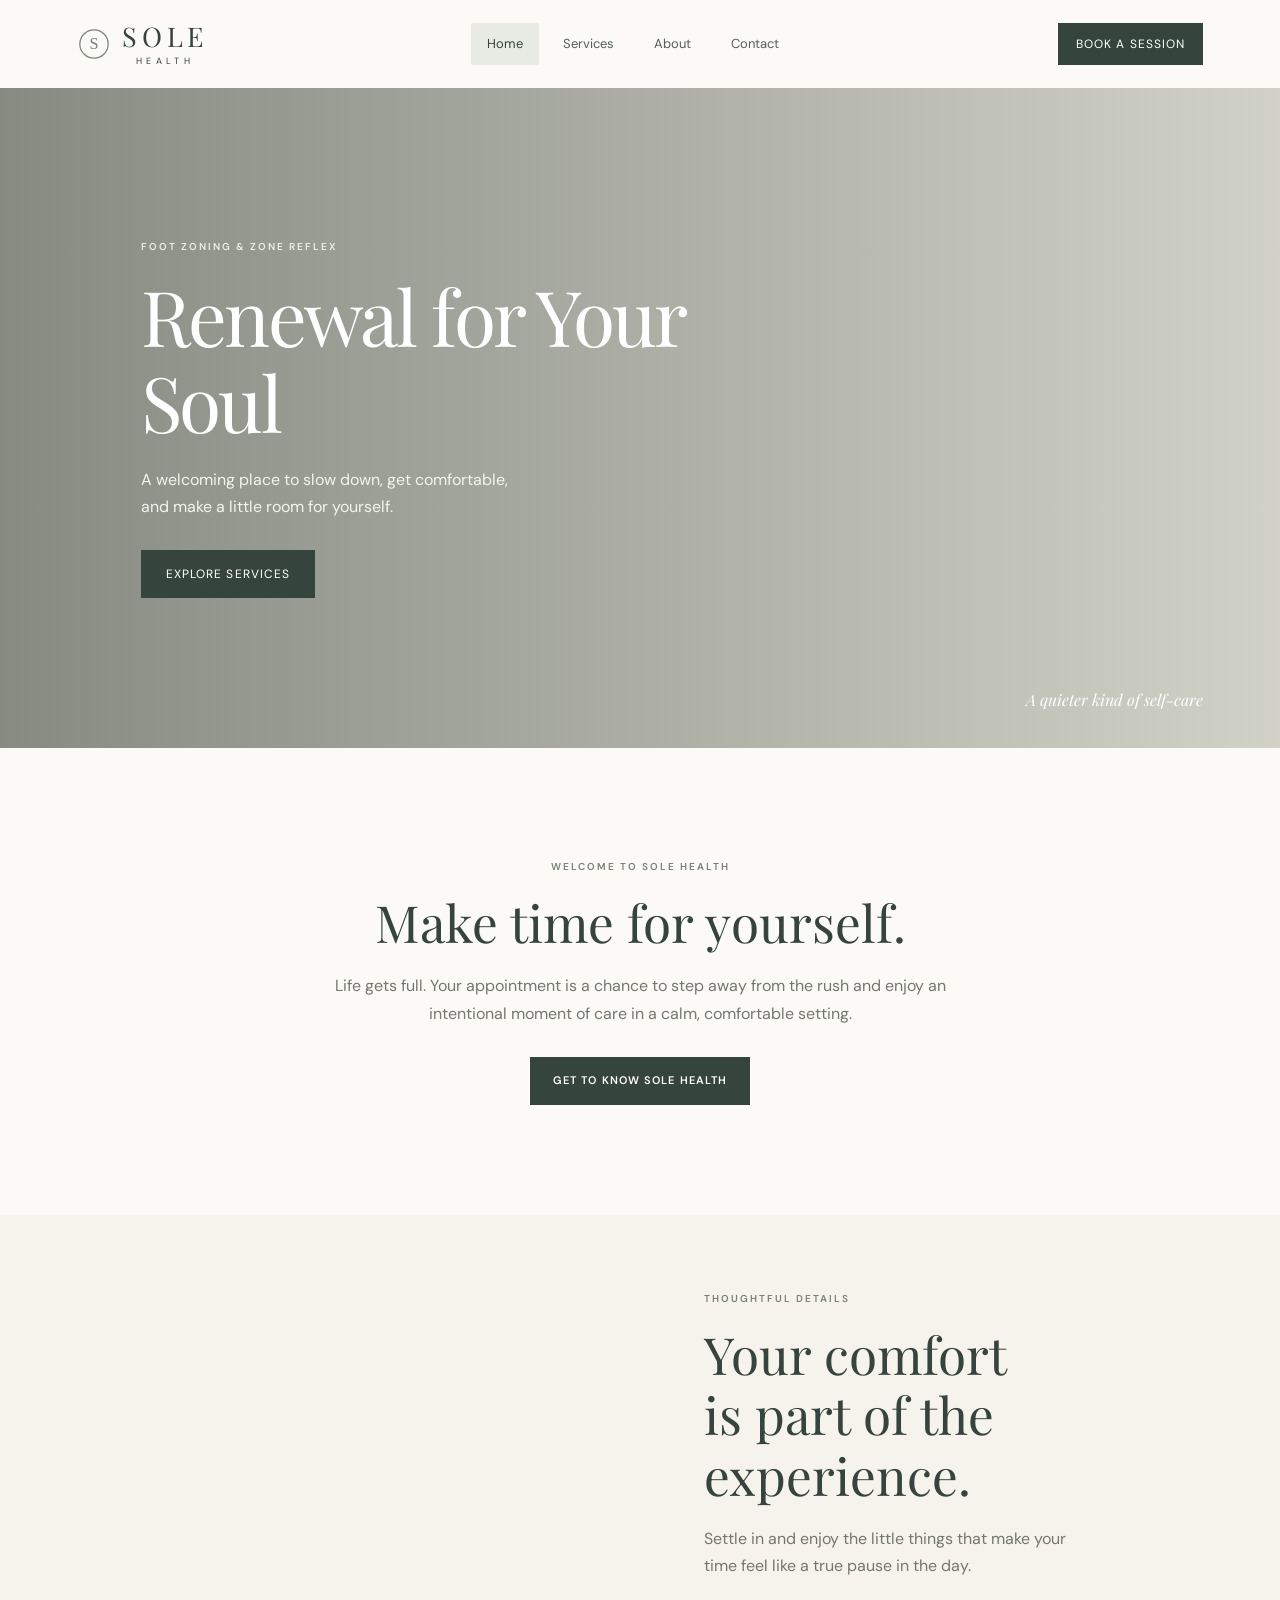
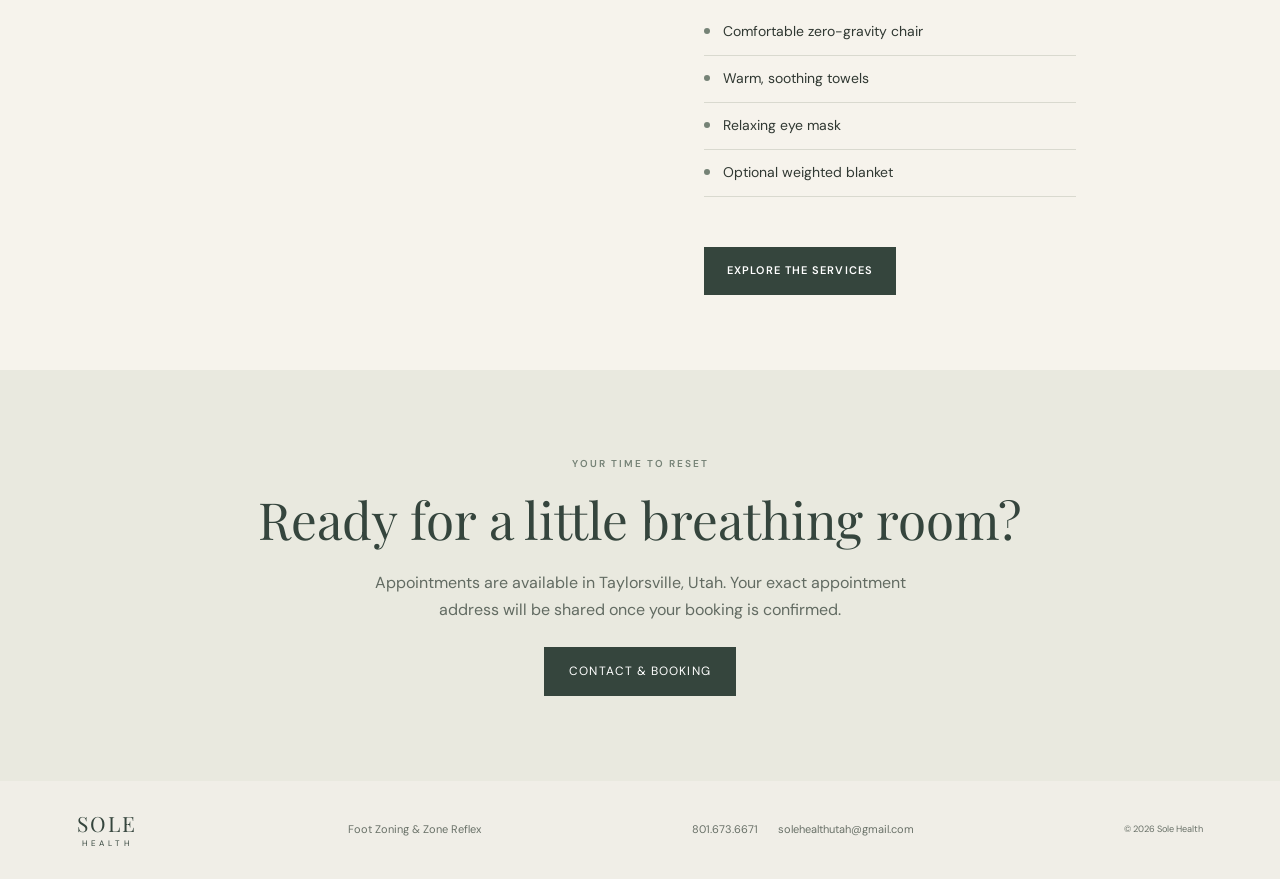
==== commit cf8edc95: "Update homepage headline to Renewal for Your Soul" ====
--- a/index.html
+++ b/index.html
@@ -1 +1 @@
-<!doctype html><html lang="en"><head><meta charset="utf-8"><meta name="viewport" content="width=device-width,initial-scale=1"><meta name="description" content="Enjoy Foot Zoning or a luxurious hands-on Zone Reflex session in Taylorsville, Utah."><meta name="theme-color" content="#f6f3ec"><title>Sole Health | Foot Zoning &amp; Zone Reflex</title><link rel="preconnect" href="https://fonts.googleapis.com"><link rel="preconnect" href="https://fonts.gstatic.com" crossorigin><link href="https://fonts.googleapis.com/css2?family=DM+Sans:wght@400;500;600&family=Playfair+Display:wght@400;500;600&display=swap" rel="stylesheet"><link rel="stylesheet" href="styles.css"></head><body><header class="site-header"><a class="wordmark header-wordmark" href="index.html"><svg class="brand-mark" viewBox="0 0 48 48" role="img" aria-label="Sole Health logo" xmlns="http://www.w3.org/2000/svg"><circle cx="24" cy="24" r="20" fill="none" stroke="currentColor" stroke-width="1.7"/><text x="24" y="31" text-anchor="middle" font-family="Georgia,serif" font-size="23" fill="currentColor">S</text></svg><span class="wordmark-text"><span>SOLE</span><small>HEALTH</small></span></a><nav aria-label="Main navigation"><a class="active" href="index.html">Home</a><a class="" href="services.html">Services</a><a class="" href="about.html">About</a><a class="" href="contact.html">Contact</a></nav><a class="button button-small" href="contact.html#booking">Book a session</a></header><main id="top"><section class="hero"><div class="hero-image" role="img" aria-label="A peaceful foot zoning treatment setting"></div><div class="hero-content"><p class="eyebrow">FOOT ZONING &amp; ZONE REFLEX</p><h1>A moment to pause.<br><em>A space to restore.</em></h1><p class="hero-copy">A welcoming place to slow down, get comfortable, and make a little room for yourself.</p><a class="button" href="services.html">Explore services</a></div><div class="hero-note">A quieter kind of self-care</div></section><section class="intro section-wrap"><p class="eyebrow">WELCOME TO SOLE HEALTH</p><h2>Make time for yourself.</h2><p class="intro-copy">Life gets full. Your appointment is a chance to step away from the rush and enjoy an intentional moment of care in a calm, comfortable setting.</p><a class="text-link standalone-link" href="about.html">Get to know Sole Health</a></section><section class="experience"><div class="experience-photo" role="img" aria-label="A calm spa treatment room with soft linens and warm candlelight"></div><div class="experience-copy"><p class="eyebrow">THOUGHTFUL DETAILS</p><h2>Your comfort<br>is part of the experience.</h2><p>Settle in and enjoy the little things that make your time feel like a true pause in the day.</p><ul class="amenities"><li>Comfortable zero-gravity chair</li><li>Warm, soothing towels</li><li>Relaxing eye mask</li><li>Optional weighted blanket</li></ul><a class="text-link standalone-link" href="services.html">Explore the services</a></div></section><section class="home-contact"><p class="eyebrow">YOUR TIME TO RESET</p><h2>Ready for a little breathing room?</h2><p>Appointments are available in Taylorsville, Utah. Your exact appointment address will be shared once your booking is confirmed.</p><a class="button" href="contact.html#booking">Contact &amp; booking</a></section></main><footer class="site-footer"><a class="wordmark footer-mark" href="index.html"><span>SOLE</span><small>HEALTH</small></a><p>Foot Zoning &amp; Zone Reflex</p><div class="footer-contact"><a href="tel:+18016736671">801.673.6671</a><a href="mailto:solehealthutah@gmail.com?subject=Appointment%20Booking%20-%20Sole%20Health">solehealthutah@gmail.com</a></div><small>© <span class="year"></span> Sole Health</small></footer><script>document.querySelectorAll('.year').forEach(el=>el.textContent=new Date().getFullYear())</script></body></html>+<!doctype html><html lang="en"><head><meta charset="utf-8"><meta name="viewport" content="width=device-width,initial-scale=1"><meta name="description" content="Enjoy Foot Zoning or a luxurious hands-on Zone Reflex session in Taylorsville, Utah."><meta name="theme-color" content="#f6f3ec"><title>Sole Health | Foot Zoning &amp; Zone Reflex</title><link rel="preconnect" href="https://fonts.googleapis.com"><link rel="preconnect" href="https://fonts.gstatic.com" crossorigin><link href="https://fonts.googleapis.com/css2?family=DM+Sans:wght@400;500;600&family=Playfair+Display:wght@400;500;600&display=swap" rel="stylesheet"><link rel="stylesheet" href="styles.css"></head><body><header class="site-header"><a class="wordmark header-wordmark" href="index.html"><svg class="brand-mark" viewBox="0 0 48 48" role="img" aria-label="Sole Health logo" xmlns="http://www.w3.org/2000/svg"><circle cx="24" cy="24" r="20" fill="none" stroke="currentColor" stroke-width="1.7"/><text x="24" y="31" text-anchor="middle" font-family="Georgia,serif" font-size="23" fill="currentColor">S</text></svg><span class="wordmark-text"><span>SOLE</span><small>HEALTH</small></span></a><nav aria-label="Main navigation"><a class="active" href="index.html">Home</a><a class="" href="services.html">Services</a><a class="" href="about.html">About</a><a class="" href="contact.html">Contact</a></nav><a class="button button-small" href="contact.html#booking">Book a session</a></header><main id="top"><section class="hero"><div class="hero-image" role="img" aria-label="A peaceful foot zoning treatment setting"></div><div class="hero-content"><p class="eyebrow">FOOT ZONING &amp; ZONE REFLEX</p><h1>Renewal for Your Soul</h1><p class="hero-copy">A welcoming place to slow down, get comfortable, and make a little room for yourself.</p><a class="button" href="services.html">Explore services</a></div><div class="hero-note">A quieter kind of self-care</div></section><section class="intro section-wrap"><p class="eyebrow">WELCOME TO SOLE HEALTH</p><h2>Make time for yourself.</h2><p class="intro-copy">Life gets full. Your appointment is a chance to step away from the rush and enjoy an intentional moment of care in a calm, comfortable setting.</p><a class="text-link standalone-link" href="about.html">Get to know Sole Health</a></section><section class="experience"><div class="experience-photo" role="img" aria-label="A calm spa treatment room with soft linens and warm candlelight"></div><div class="experience-copy"><p class="eyebrow">THOUGHTFUL DETAILS</p><h2>Your comfort<br>is part of the experience.</h2><p>Settle in and enjoy the little things that make your time feel like a true pause in the day.</p><ul class="amenities"><li>Comfortable zero-gravity chair</li><li>Warm, soothing towels</li><li>Relaxing eye mask</li><li>Optional weighted blanket</li></ul><a class="text-link standalone-link" href="services.html">Explore the services</a></div></section><section class="home-contact"><p class="eyebrow">YOUR TIME TO RESET</p><h2>Ready for a little breathing room?</h2><p>Appointments are available in Taylorsville, Utah. Your exact appointment address will be shared once your booking is confirmed.</p><a class="button" href="contact.html#booking">Contact &amp; booking</a></section></main><footer class="site-footer"><a class="wordmark footer-mark" href="index.html"><span>SOLE</span><small>HEALTH</small></a><p>Foot Zoning &amp; Zone Reflex</p><div class="footer-contact"><a href="tel:+18016736671">801.673.6671</a><a href="mailto:solehealthutah@gmail.com?subject=Appointment%20Booking%20-%20Sole%20Health">solehealthutah@gmail.com</a></div><small>© <span class="year"></span> Sole Health</small></footer><script>document.querySelectorAll('.year').forEach(el=>el.textContent=new Date().getFullYear())</script></body></html>
--- a/styles.css
+++ b/styles.css
@@ -1 +1,32 @@
-:root{--cream:#f6f3ec;--paper:#fbfaf7;--sage:#758276;--deep:#35453d;--ink:#303832;--muted:#73786f;--serif:"Playfair Display",Georgia,serif;--sans:"DM Sans",Arial,sans-serif}*{box-sizing:border-box}html{scroll-behavior:smooth}body{margin:0;background:var(--paper);color:var(--ink);font-family:var(--sans);font-size:16px;line-height:1.7}a{color:inherit;text-decoration:none}.site-header{height:88px;padding:0 6vw;display:flex;align-items:center;justify-content:space-between;background:var(--paper)}.wordmark{display:flex;flex-direction:column;align-items:center;line-height:1;color:var(--deep);letter-spacing:.24em}.header-wordmark{flex-direction:row;align-items:center;justify-content:flex-start;gap:11px;letter-spacing:normal;padding:0}.brand-mark{display:block;position:static;flex:0 0 34px;width:34px;height:34px;transform:none;color:var(--sage)}.wordmark-text{display:flex;flex-direction:column;align-items:center;line-height:1}.wordmark-text>span{font-family:var(--serif);font-size:27px;letter-spacing:.18em}.wordmark-text>small{font-size:9px;letter-spacing:.48em;margin-top:7px}.site-header nav{display:flex;gap:34px;font-size:13px;color:#626b62}.button{display:inline-block;padding:14px 25px;background:var(--deep);color:white;font-size:12px;letter-spacing:.09em;text-transform:uppercase}.button:hover{background:var(--sage)}.button-small{padding:11px 18px}.hero{min-height:660px;position:relative;display:flex;align-items:center;overflow:hidden;background:#d9d9ce}.hero-image{position:absolute;inset:0;background-color:#e7e3d9;background-image:url("https://images.pexels.com/photos/5240677/pexels-photo-5240677.jpeg?auto=compress&cs=tinysrgb&w=2200");background-position:center;background-size:cover;overflow:hidden}.hero-image img{position:absolute;inset:0;width:100%;height:100%;object-fit:contain;object-position:center}.hero-image:after{content:"";position:absolute;inset:0;background:linear-gradient(90deg,rgba(25,35,29,.18),rgba(25,35,29,0))}.hero-content{position:relative;color:white;margin-left:11vw;max-width:590px;padding:80px 0}.eyebrow{font-size:10px;letter-spacing:.2em;font-weight:600;color:var(--sage);margin:0 0 17px}.hero .eyebrow{color:#f0eee5}.hero h1,.closing h2{font-family:var(--serif);font-weight:400;font-size:clamp(48px,6vw,78px);line-height:1.12;letter-spacing:-.035em;margin:0 0 22px}.hero h1 em,.closing h2 em{font-weight:400}.hero-copy{max-width:390px;color:#f5f3ed;margin:0 0 30px}.hero-note{position:absolute;right:6vw;bottom:35px;color:white;font-family:var(--serif);font-style:italic}.section-wrap{max-width:1120px;margin:auto;padding:110px 6vw}.intro{text-align:center}.intro h2,.section-heading h2,.experience h2,.about h2{font-family:var(--serif);font-size:clamp(38px,4vw,53px);font-weight:400;line-height:1.18;margin:0 0 20px;color:var(--deep)}.intro-copy{max-width:620px;margin:auto;color:var(--muted)}.experience{display:grid;grid-template-columns:1fr 1fr;background:var(--cream);min-height:570px}.experience-photo{min-height:500px;background:url("https://images.pexels.com/photos/6207525/pexels-photo-6207525.jpeg?auto=compress&cs=tinysrgb&w=1300") center/cover}.experience-copy{align-self:center;max-width:500px;padding:75px 10%}.experience-copy>p:not(.eyebrow){color:var(--muted)}.amenities{list-style:none;padding:10px 0 0;margin:20px 0}.amenities li{padding:11px 0;border-bottom:1px solid #d9d9cf;font-size:14px}.amenities li:before{content:"";display:inline-block;width:6px;height:6px;border-radius:50%;background:var(--sage);margin:0 13px 2px 0}.section-heading{text-align:center;max-width:590px;margin:0 auto 48px}.section-heading>p:last-child{color:var(--muted)}.service-grid{display:grid;grid-template-columns:repeat(4,1fr);gap:16px}.service-card{padding:30px 24px;background:#f3f1ea;border:1px solid #e9e6dc;display:flex;flex-direction:column;min-height:300px}.service-card h3,.enhancements h3{font-family:var(--serif);font-size:27px;font-weight:400;color:var(--deep);margin:0}.service-card .price{font-family:var(--serif);font-size:29px;color:var(--sage);margin:4px 0 10px}.service-card>p:not(.eyebrow):not(.price){font-size:13px;color:var(--muted);margin:0 0 22px}.service-card .eyebrow{font-size:9px;margin-bottom:12px}.service-actions{margin-top:auto;display:grid;gap:8px}.text-link{margin-top:0;border-top:1px solid #d9d8ce;padding-top:10px;font-size:11px;letter-spacing:.08em;text-transform:uppercase;color:var(--deep)}.enhancements{margin-top:25px;padding:28px 34px;background:var(--cream);display:flex;justify-content:space-between;align-items:center;gap:25px}.enhancements .eyebrow{margin-bottom:6px}.enhancements h3{font-size:25px}.enhancements>p{font-size:13px;line-height:2;margin:0;color:var(--deep)}.enhancements span{color:var(--muted)}.about{display:grid;grid-template-columns:.55fr 1.45fr;align-items:center;gap:5vw;background:#e9e9df;padding:70px 9vw}.about-photo{width:min(100%,240px);aspect-ratio:4/5;min-height:0;justify-self:center;border-radius:3px;background:url("https://avatars.githubusercontent.com/u/359666981?v=4") center/cover no-repeat;box-shadow:0 12px 35px rgba(35,48,39,.12)}.about-copy{align-self:center;max-width:620px;padding:35px 0}.about-copy>p:not(.eyebrow){color:#606a61;font-size:14px}.about-copy .training{padding-top:18px;border-top:1px solid #cfd2c7;color:var(--deep);font-weight:600}.photo-note{font-size:11px!important;font-style:italic;color:#7c8178!important}.closing{text-align:center;padding:105px 20px;background:var(--deep);color:white}.closing .eyebrow{color:#c9d0c3}.closing h2{font-size:clamp(42px,5vw,62px);margin-bottom:30px;font-variant-ligatures:none;letter-spacing:0}.closing h2 .find-word{letter-spacing:0;font-kerning:none;font-feature-settings:"liga" 0,"clig" 0}.closing h2 .find-i{display:inline-block;margin-left:.17em}.button-light{background:var(--cream);color:var(--deep)}.site-footer{display:flex;align-items:center;justify-content:space-between;gap:20px;padding:35px 6vw;background:#f0eee7;color:#697168;font-size:11px}.footer-mark .wordmark-text>span{font-size:21px}.footer-mark .wordmark-text>small{font-size:8px}@media(max-width:850px){.site-header{padding:0 5vw}.site-header nav{gap:15px}.service-grid{grid-template-columns:repeat(2,1fr)}.experience-copy,.about-copy{padding:55px 8%}.hero-content{margin-left:8vw;margin-right:8vw}}@media(max-width:600px){.hero-image img{width:auto;height:70%;max-width:100%;left:auto;right:0;top:50%;bottom:auto;transform:translateY(-50%);object-fit:contain}.hero-image:after{background:linear-gradient(90deg,rgba(25,35,29,.18),rgba(25,35,29,0))}.site-header{height:auto;min-height:78px;flex-wrap:wrap;padding:18px 6vw;gap:16px}.site-header nav{order:3;width:100%;justify-content:space-between;font-size:11px}.site-header .button{font-size:9px;padding:10px 12px}.wordmark-text>span{font-size:23px}.hero{min-height:610px}.hero-content{padding:70px 0}.hero h1{font-size:48px}.section-wrap{padding:75px 7vw}.experience,.about{grid-template-columns:1fr}.experience-photo{min-height:330px}.experience-copy,.about-copy{padding:55px 8vw}.service-grid{grid-template-columns:1fr}.service-card{min-height:260px}.enhancements{display:block;padding:25px}.enhancements>p{margin-top:18px}.about{padding:55px 8vw;gap:28px}.about-photo{width:min(100%,190px);min-height:0;aspect-ratio:4/5}.closing{padding:80px 20px}.closing .button-light{margin:7px 6px}.site-footer{flex-direction:column;text-align:center;padding:35px 20px}.intro h2,.section-heading h2,.experience h2,.about h2{font-size:40px}}+:root{--cream:#f6f3ec;--paper:#fbfaf7;--sage:#758276;--deep:#35453d;--ink:#303832;--muted:#73786f;--serif:"Playfair Display",Georgia,serif;--sans:"DM Sans",Arial,sans-serif}*{box-sizing:border-box}html{scroll-behavior:smooth}body{margin:0;background:var(--paper);color:var(--ink);font-family:var(--sans);font-size:16px;line-height:1.7}a{color:inherit;text-decoration:none}.site-header{min-height:88px;padding:12px 6vw;display:flex;align-items:center;justify-content:space-between;gap:24px;background:var(--paper);position:relative;z-index:2}.wordmark{display:flex;flex-direction:column;align-items:center;line-height:1;color:var(--deep);letter-spacing:.24em}.header-wordmark{flex-direction:row;align-items:center;justify-content:flex-start;gap:11px;letter-spacing:normal;padding:0}.brand-mark{display:block;flex:0 0 34px;width:34px;height:34px;color:var(--sage)}.wordmark-text{display:flex;flex-direction:column;align-items:center;line-height:1}.wordmark-text>span{font-family:var(--serif);font-size:27px;letter-spacing:.18em}.wordmark-text>small{font-size:9px;letter-spacing:.48em;margin-top:7px}.site-header nav{display:flex;align-items:center;gap:8px;font-size:13px;color:#526056}.site-header nav a{padding:10px 16px;border-radius:2px;transition:background .2s,color .2s}.site-header nav a:hover,.site-header nav a.active{background:#e8ebe3;color:var(--deep)}.button{display:inline-block;padding:14px 25px;background:var(--deep);color:white;font-size:12px;letter-spacing:.09em;text-transform:uppercase;transition:background .2s}.button:hover{background:var(--sage)}.button-small{padding:11px 18px}.hero{min-height:660px;position:relative;display:flex;align-items:center;overflow:hidden;background:#d9d9ce}.hero-image{position:absolute;inset:0;background-image:url("https://images.pexels.com/photos/5240677/pexels-photo-5240677.jpeg?auto=compress&cs=tinysrgb&w=2200");background-position:center;background-size:cover}.hero-image:after{content:"";position:absolute;inset:0;background:linear-gradient(90deg,rgba(25,35,29,.43),rgba(25,35,29,.04))}.hero-content{position:relative;color:white;margin-left:11vw;max-width:590px;padding:80px 0}.eyebrow{font-size:10px;letter-spacing:.2em;font-weight:600;color:var(--sage);margin:0 0 17px}.hero .eyebrow{color:#f0eee5}.hero h1,.closing h2,.page-hero h1{font-family:var(--serif);font-weight:400;font-size:clamp(48px,6vw,78px);line-height:1.12;letter-spacing:-.035em;margin:0 0 22px}.hero h1 em,.page-hero h1 em{font-weight:400}.hero-copy{max-width:390px;color:#f5f3ed;margin:0 0 30px}.hero-note{position:absolute;right:6vw;bottom:35px;color:white;font-family:var(--serif);font-style:italic}.section-wrap{max-width:1120px;margin:auto;padding:110px 6vw}.intro{text-align:center}.intro h2,.section-heading h2,.experience h2,.about h2,.contact-copy h2,.home-contact h2{font-family:var(--serif);font-size:clamp(38px,4vw,53px);font-weight:400;line-height:1.18;margin:0 0 20px;color:var(--deep)}.intro-copy{max-width:620px;margin:auto;color:var(--muted)}.standalone-link{display:inline-block;margin-top:26px}.experience{display:grid;grid-template-columns:1fr 1fr;background:var(--cream);min-height:570px}.experience-photo{min-height:500px;background:url("https://images.pexels.com/photos/35884502/pexels-photo-35884502.jpeg?auto=compress&cs=tinysrgb&w=1500") center 58%/cover}.experience-copy{align-self:center;max-width:500px;padding:75px 10%}.experience-copy>p:not(.eyebrow){color:var(--muted)}.amenities{list-style:none;padding:10px 0 0;margin:20px 0}.amenities li{padding:11px 0;border-bottom:1px solid #d9d9cf;font-size:14px}.amenities li:before{content:"";display:inline-block;width:6px;height:6px;border-radius:50%;background:var(--sage);margin:0 13px 2px 0}.home-contact{text-align:center;padding:85px 20px;background:#e9e9df}.home-contact>p:not(.eyebrow){max-width:580px;margin:0 auto 24px;color:#626b62}.page-hero{text-align:center;padding:90px 20px 75px;background:var(--cream)}.page-hero h1{font-size:clamp(44px,5.5vw,68px);color:var(--deep);margin-bottom:18px}.page-hero>p:last-child{color:var(--muted);max-width:590px;margin:0 auto}.services.section-wrap{padding-top:80px}.service-grid{display:grid;grid-template-columns:repeat(2,1fr);gap:18px}.service-card{padding:34px 32px;background:#f3f1ea;border:1px solid #e9e6dc;display:flex;flex-direction:column;min-height:320px}.service-card h3,.enhancements h3{font-family:var(--serif);font-size:29px;font-weight:400;color:var(--deep);margin:0}.service-card .price{font-family:var(--serif);font-size:30px;color:var(--sage);margin:4px 0 10px}.service-card>p:not(.eyebrow):not(.price){font-size:14px;color:var(--muted);margin:0 0 22px}.service-card .eyebrow{font-size:9px;margin-bottom:12px}.service-card .text-link{margin-top:auto}.text-link{display:inline-block;border-top:1px solid #d9d8ce;padding-top:10px;font-size:11px;letter-spacing:.08em;text-transform:uppercase;color:var(--deep)}.enhancements{margin-top:25px;padding:28px 34px;background:var(--cream);display:flex;justify-content:space-between;align-items:center;gap:25px}.enhancements .eyebrow{margin-bottom:6px}.enhancements h3{font-size:25px}.enhancements>p{font-size:13px;line-height:2;margin:0;color:var(--deep)}.enhancements span{color:var(--muted)}.about{display:grid;grid-template-columns:.55fr 1.45fr;align-items:center;gap:5vw;background:#e9e9df;padding:70px 9vw}.about-photo{width:min(100%,240px);aspect-ratio:4/5;justify-self:center;border-radius:3px;background:url("https://avatars.githubusercontent.com/u/359666981?v=4") center/cover no-repeat;box-shadow:0 12px 35px rgba(35,48,39,.12)}.about-copy{align-self:center;max-width:680px;padding:35px 0}.about-copy>p:not(.eyebrow){color:#606a61;font-size:14px}.about-copy .training{padding-top:18px;border-top:1px solid #cfd2c7;color:var(--deep);font-weight:600}.find-word{letter-spacing:-.035em;font-kerning:normal;font-feature-settings:normal}.find-i{display:inline-block;margin-left:-.025em;letter-spacing:inherit}.contact-section{max-width:1000px;margin:0 auto;padding:85px 7vw;display:grid;grid-template-columns:1fr 1fr;gap:70px;align-items:center}.contact-copy>p:not(.eyebrow){color:var(--muted)}.privacy-note{padding:18px 20px;background:var(--cream);border-left:3px solid var(--sage);font-size:13px}.contact-methods{display:grid;gap:12px}.contact-method{display:flex;flex-direction:column;padding:22px 24px;background:#f3f1ea;border:1px solid #e9e6dc;transition:background .2s}.contact-method:hover{background:#e9e9df}.contact-method span{font-size:10px;letter-spacing:.18em;text-transform:uppercase;color:var(--sage)}.contact-method strong{font-family:var(--serif);font-size:21px;font-weight:400;color:var(--deep);overflow-wrap:anywhere}.site-footer{display:flex;align-items:center;justify-content:space-between;gap:20px;padding:32px 6vw;background:#f0eee7;color:#697168;font-size:11px}.footer-mark{letter-spacing:.2em}.footer-mark>span{font-family:var(--serif);font-size:21px}.footer-mark>small{font-size:8px;letter-spacing:.48em;margin-top:5px}.footer-contact{display:flex;gap:20px}.site-footer>p{margin:0}@media(max-width:850px){.site-header{padding:14px 5vw;gap:12px}.site-header nav{gap:3px}.site-header nav a{padding:9px 11px}.service-grid{grid-template-columns:repeat(2,1fr)}.experience-copy,.about-copy{padding:55px 8%}.hero-content{margin-left:8vw;margin-right:8vw}.contact-section{gap:35px}}@media(max-width:600px){.site-header{height:auto;padding:16px 6vw;flex-wrap:wrap;gap:14px}.site-header nav{order:3;width:100%;justify-content:space-between;font-size:11px}.site-header nav a{padding:8px 12px}.site-header .button{font-size:9px;padding:10px 12px}.wordmark-text>span{font-size:23px}.hero{min-height:610px}.hero-content{padding:70px 0}.hero h1{font-size:48px}.section-wrap{padding:75px 7vw}.experience,.about{grid-template-columns:1fr}.experience-photo{min-height:330px}.experience-copy,.about-copy{padding:55px 8vw}.service-grid{grid-template-columns:1fr}.service-card{min-height:260px}.enhancements{display:block;padding:25px}.enhancements>p{margin-top:18px}.about{padding:55px 8vw;gap:28px}.about-photo{width:min(100%,190px)}.page-hero{padding:70px 20px 55px}.page-hero h1{font-size:45px}.contact-section{grid-template-columns:1fr;gap:28px;padding:65px 8vw}.contact-method strong{font-size:19px}.home-contact{padding:70px 22px}.site-footer{flex-direction:column;text-align:center;padding:32px 20px;gap:12px}.footer-contact{flex-direction:column;gap:7px}.intro h2,.experience h2,.about h2,.contact-copy h2,.home-contact h2{font-size:40px}}
+
+/* Give the two homepage text links a clearer, more button-like presence. */
+.intro .standalone-link,
+.experience-copy .standalone-link {
+  display: inline-flex;
+  align-items: center;
+  justify-content: center;
+  min-height: 48px;
+  margin-top: 30px;
+  padding: 12px 22px;
+  border: 1px solid var(--deep);
+  background: var(--deep);
+  color: #fff;
+  font-size: 11px;
+  font-weight: 600;
+  letter-spacing: .1em;
+  text-transform: uppercase;
+  transition: background .2s ease, border-color .2s ease, transform .2s ease;
+}
+.intro .standalone-link:hover,
+.experience-copy .standalone-link:hover {
+  background: var(--sage);
+  border-color: var(--sage);
+  color: #fff;
+  transform: translateY(-2px);
+}
+.intro .standalone-link:focus-visible,
+.experience-copy .standalone-link:focus-visible {
+  outline: 3px solid #a9b4a5;
+  outline-offset: 4px;
+}
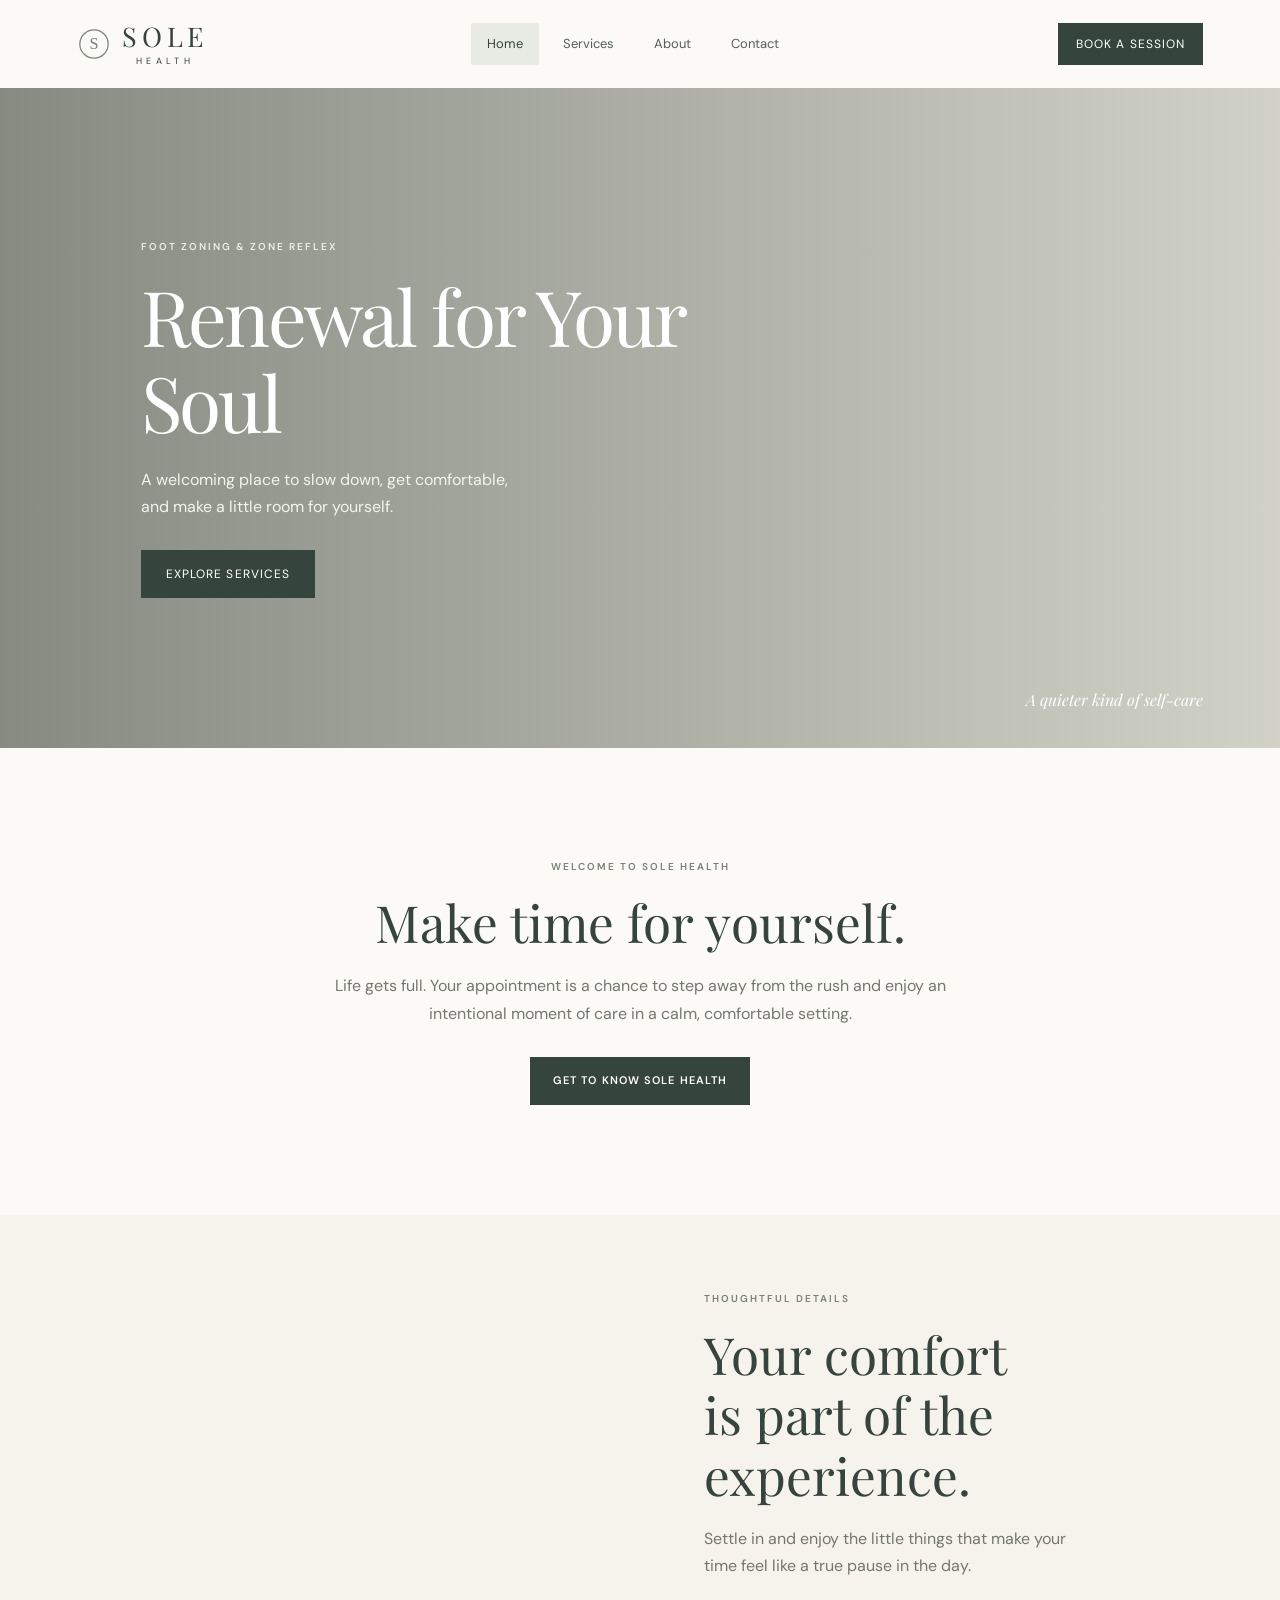
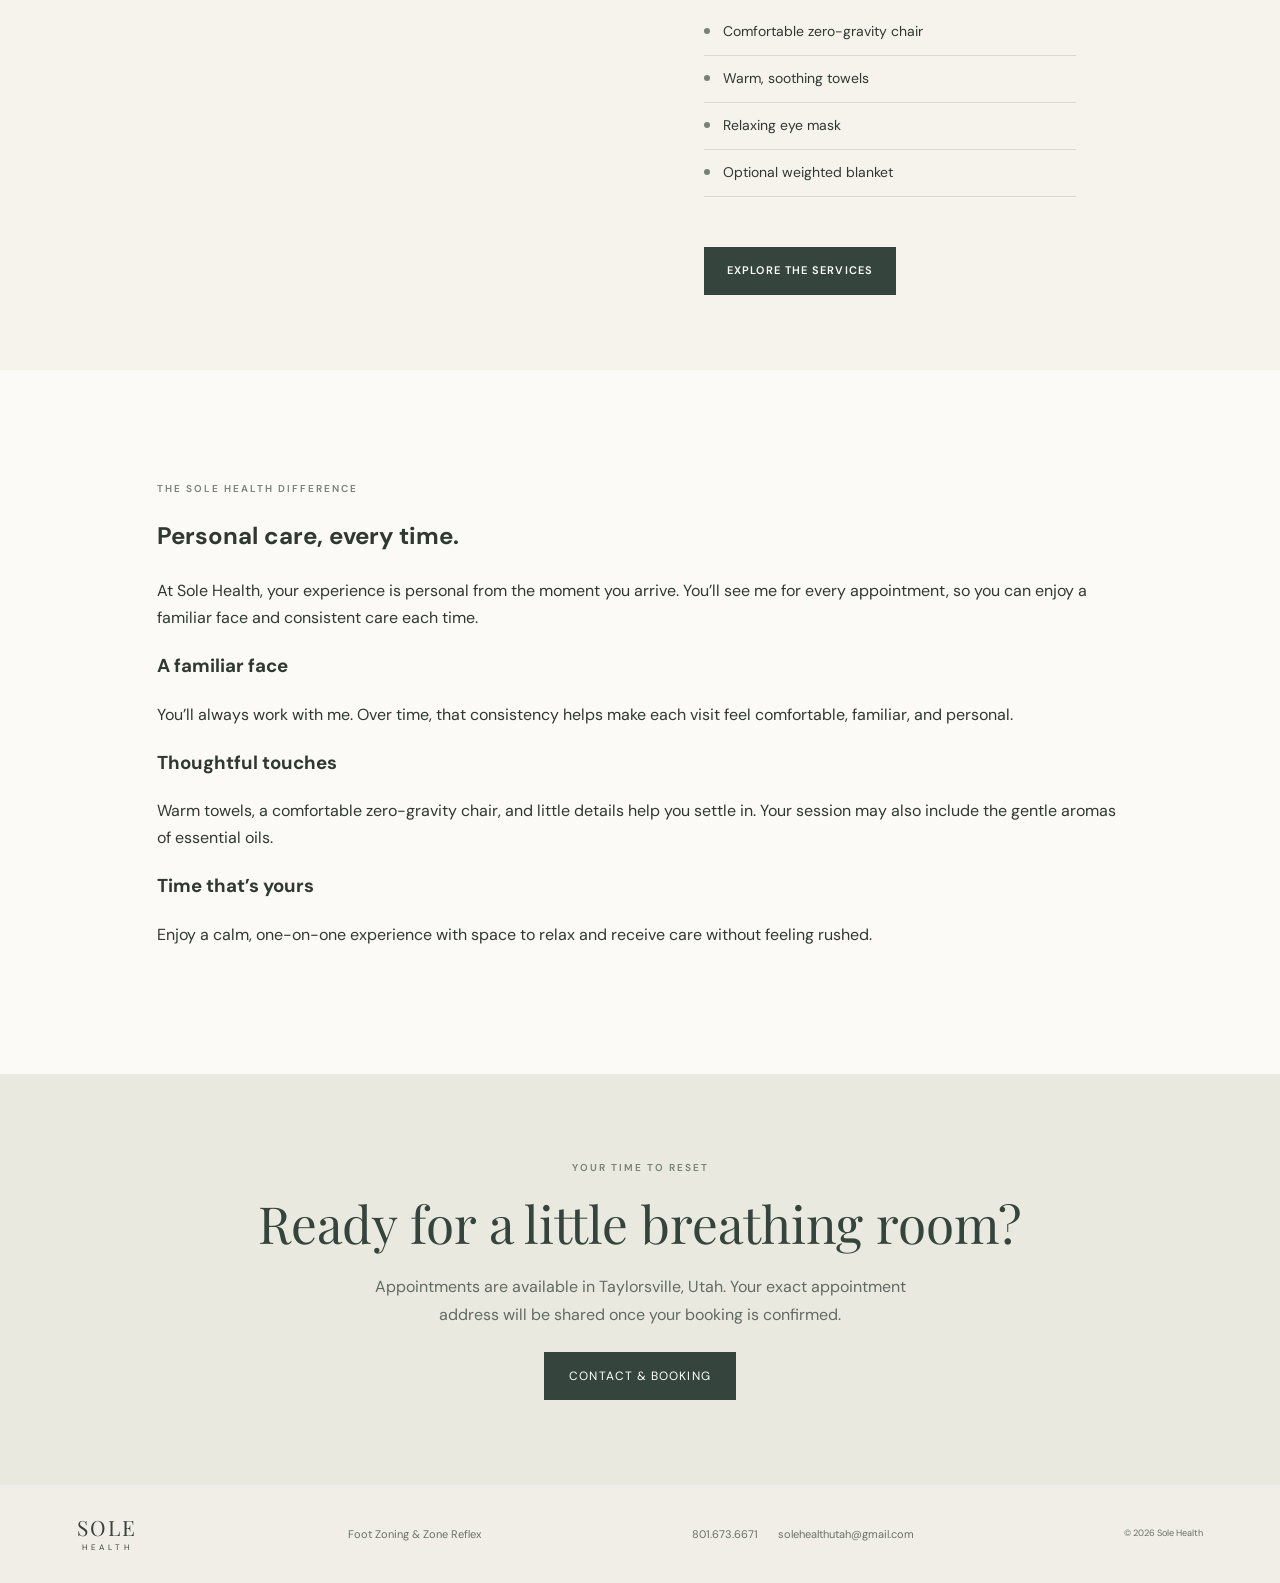
==== commit 95a2cc24: "Add Sole Health personal care highlights to homepage" ====
--- a/index.html
+++ b/index.html
@@ -1 +1 @@
-<!doctype html><html lang="en"><head><meta charset="utf-8"><meta name="viewport" content="width=device-width,initial-scale=1"><meta name="description" content="Enjoy Foot Zoning or a luxurious hands-on Zone Reflex session in Taylorsville, Utah."><meta name="theme-color" content="#f6f3ec"><title>Sole Health | Foot Zoning &amp; Zone Reflex</title><link rel="preconnect" href="https://fonts.googleapis.com"><link rel="preconnect" href="https://fonts.gstatic.com" crossorigin><link href="https://fonts.googleapis.com/css2?family=DM+Sans:wght@400;500;600&family=Playfair+Display:wght@400;500;600&display=swap" rel="stylesheet"><link rel="stylesheet" href="styles.css"></head><body><header class="site-header"><a class="wordmark header-wordmark" href="index.html"><svg class="brand-mark" viewBox="0 0 48 48" role="img" aria-label="Sole Health logo" xmlns="http://www.w3.org/2000/svg"><circle cx="24" cy="24" r="20" fill="none" stroke="currentColor" stroke-width="1.7"/><text x="24" y="31" text-anchor="middle" font-family="Georgia,serif" font-size="23" fill="currentColor">S</text></svg><span class="wordmark-text"><span>SOLE</span><small>HEALTH</small></span></a><nav aria-label="Main navigation"><a class="active" href="index.html">Home</a><a class="" href="services.html">Services</a><a class="" href="about.html">About</a><a class="" href="contact.html">Contact</a></nav><a class="button button-small" href="contact.html#booking">Book a session</a></header><main id="top"><section class="hero"><div class="hero-image" role="img" aria-label="A peaceful foot zoning treatment setting"></div><div class="hero-content"><p class="eyebrow">FOOT ZONING &amp; ZONE REFLEX</p><h1>Renewal for Your Soul</h1><p class="hero-copy">A welcoming place to slow down, get comfortable, and make a little room for yourself.</p><a class="button" href="services.html">Explore services</a></div><div class="hero-note">A quieter kind of self-care</div></section><section class="intro section-wrap"><p class="eyebrow">WELCOME TO SOLE HEALTH</p><h2>Make time for yourself.</h2><p class="intro-copy">Life gets full. Your appointment is a chance to step away from the rush and enjoy an intentional moment of care in a calm, comfortable setting.</p><a class="text-link standalone-link" href="about.html">Get to know Sole Health</a></section><section class="experience"><div class="experience-photo" role="img" aria-label="A calm spa treatment room with soft linens and warm candlelight"></div><div class="experience-copy"><p class="eyebrow">THOUGHTFUL DETAILS</p><h2>Your comfort<br>is part of the experience.</h2><p>Settle in and enjoy the little things that make your time feel like a true pause in the day.</p><ul class="amenities"><li>Comfortable zero-gravity chair</li><li>Warm, soothing towels</li><li>Relaxing eye mask</li><li>Optional weighted blanket</li></ul><a class="text-link standalone-link" href="services.html">Explore the services</a></div></section><section class="home-contact"><p class="eyebrow">YOUR TIME TO RESET</p><h2>Ready for a little breathing room?</h2><p>Appointments are available in Taylorsville, Utah. Your exact appointment address will be shared once your booking is confirmed.</p><a class="button" href="contact.html#booking">Contact &amp; booking</a></section></main><footer class="site-footer"><a class="wordmark footer-mark" href="index.html"><span>SOLE</span><small>HEALTH</small></a><p>Foot Zoning &amp; Zone Reflex</p><div class="footer-contact"><a href="tel:+18016736671">801.673.6671</a><a href="mailto:solehealthutah@gmail.com?subject=Appointment%20Booking%20-%20Sole%20Health">solehealthutah@gmail.com</a></div><small>© <span class="year"></span> Sole Health</small></footer><script>document.querySelectorAll('.year').forEach(el=>el.textContent=new Date().getFullYear())</script></body></html>+<!doctype html><html lang="en"><head><meta charset="utf-8"><meta name="viewport" content="width=device-width,initial-scale=1"><meta name="description" content="Enjoy Foot Zoning or a luxurious hands-on Zone Reflex session in Taylorsville, Utah."><meta name="theme-color" content="#f6f3ec"><title>Sole Health | Foot Zoning &amp; Zone Reflex</title><link rel="preconnect" href="https://fonts.googleapis.com"><link rel="preconnect" href="https://fonts.gstatic.com" crossorigin><link href="https://fonts.googleapis.com/css2?family=DM+Sans:wght@400;500;600&family=Playfair+Display:wght@400;500;600&display=swap" rel="stylesheet"><link rel="stylesheet" href="styles.css"></head><body><header class="site-header"><a class="wordmark header-wordmark" href="index.html"><svg class="brand-mark" viewBox="0 0 48 48" role="img" aria-label="Sole Health logo" xmlns="http://www.w3.org/2000/svg"><circle cx="24" cy="24" r="20" fill="none" stroke="currentColor" stroke-width="1.7"/><text x="24" y="31" text-anchor="middle" font-family="Georgia,serif" font-size="23" fill="currentColor">S</text></svg><span class="wordmark-text"><span>SOLE</span><small>HEALTH</small></span></a><nav aria-label="Main navigation"><a class="active" href="index.html">Home</a><a class="" href="services.html">Services</a><a class="" href="about.html">About</a><a class="" href="contact.html">Contact</a></nav><a class="button button-small" href="contact.html#booking">Book a session</a></header><main id="top"><section class="hero"><div class="hero-image" role="img" aria-label="A peaceful foot zoning treatment setting"></div><div class="hero-content"><p class="eyebrow">FOOT ZONING &amp; ZONE REFLEX</p><h1>Renewal for Your Soul</h1><p class="hero-copy">A welcoming place to slow down, get comfortable, and make a little room for yourself.</p><a class="button" href="services.html">Explore services</a></div><div class="hero-note">A quieter kind of self-care</div></section><section class="intro section-wrap"><p class="eyebrow">WELCOME TO SOLE HEALTH</p><h2>Make time for yourself.</h2><p class="intro-copy">Life gets full. Your appointment is a chance to step away from the rush and enjoy an intentional moment of care in a calm, comfortable setting.</p><a class="text-link standalone-link" href="about.html">Get to know Sole Health</a></section><section class="experience"><div class="experience-photo" role="img" aria-label="A calm spa treatment room with soft linens and warm candlelight"></div><div class="experience-copy"><p class="eyebrow">THOUGHTFUL DETAILS</p><h2>Your comfort<br>is part of the experience.</h2><p>Settle in and enjoy the little things that make your time feel like a true pause in the day.</p><ul class="amenities"><li>Comfortable zero-gravity chair</li><li>Warm, soothing towels</li><li>Relaxing eye mask</li><li>Optional weighted blanket</li></ul><a class="text-link standalone-link" href="services.html">Explore the services</a></div></section><section class="difference section-wrap"><div class="difference-heading"><p class="eyebrow">THE SOLE HEALTH DIFFERENCE</p><h2>Personal care, every time.</h2><p>At Sole Health, your experience is personal from the moment you arrive. You’ll see me for every appointment, so you can enjoy a familiar face and consistent care each time.</p></div><div class="difference-grid"><article class="difference-card"><h3>A familiar face</h3><p>You’ll always work with me. Over time, that consistency helps make each visit feel comfortable, familiar, and personal.</p></article><article class="difference-card"><h3>Thoughtful touches</h3><p>Warm towels, a comfortable zero-gravity chair, and little details help you settle in. Your session may also include the gentle aromas of essential oils.</p></article><article class="difference-card"><h3>Time that’s yours</h3><p>Enjoy a calm, one-on-one experience with space to relax and receive care without feeling rushed.</p></article></div></section><section class="home-contact"><p class="eyebrow">YOUR TIME TO RESET</p><h2>Ready for a little breathing room?</h2><p>Appointments are available in Taylorsville, Utah. Your exact appointment address will be shared once your booking is confirmed.</p><a class="button" href="contact.html#booking">Contact &amp; booking</a></section></main><footer class="site-footer"><a class="wordmark footer-mark" href="index.html"><span>SOLE</span><small>HEALTH</small></a><p>Foot Zoning &amp; Zone Reflex</p><div class="footer-contact"><a href="tel:+18016736671">801.673.6671</a><a href="mailto:solehealthutah@gmail.com?subject=Appointment%20Booking%20-%20Sole%20Health">solehealthutah@gmail.com</a></div><small>© <span class="year"></span> Sole Health</small></footer><script>document.querySelectorAll('.year').forEach(el=>el.textContent=new Date().getFullYear())</script></body></html>
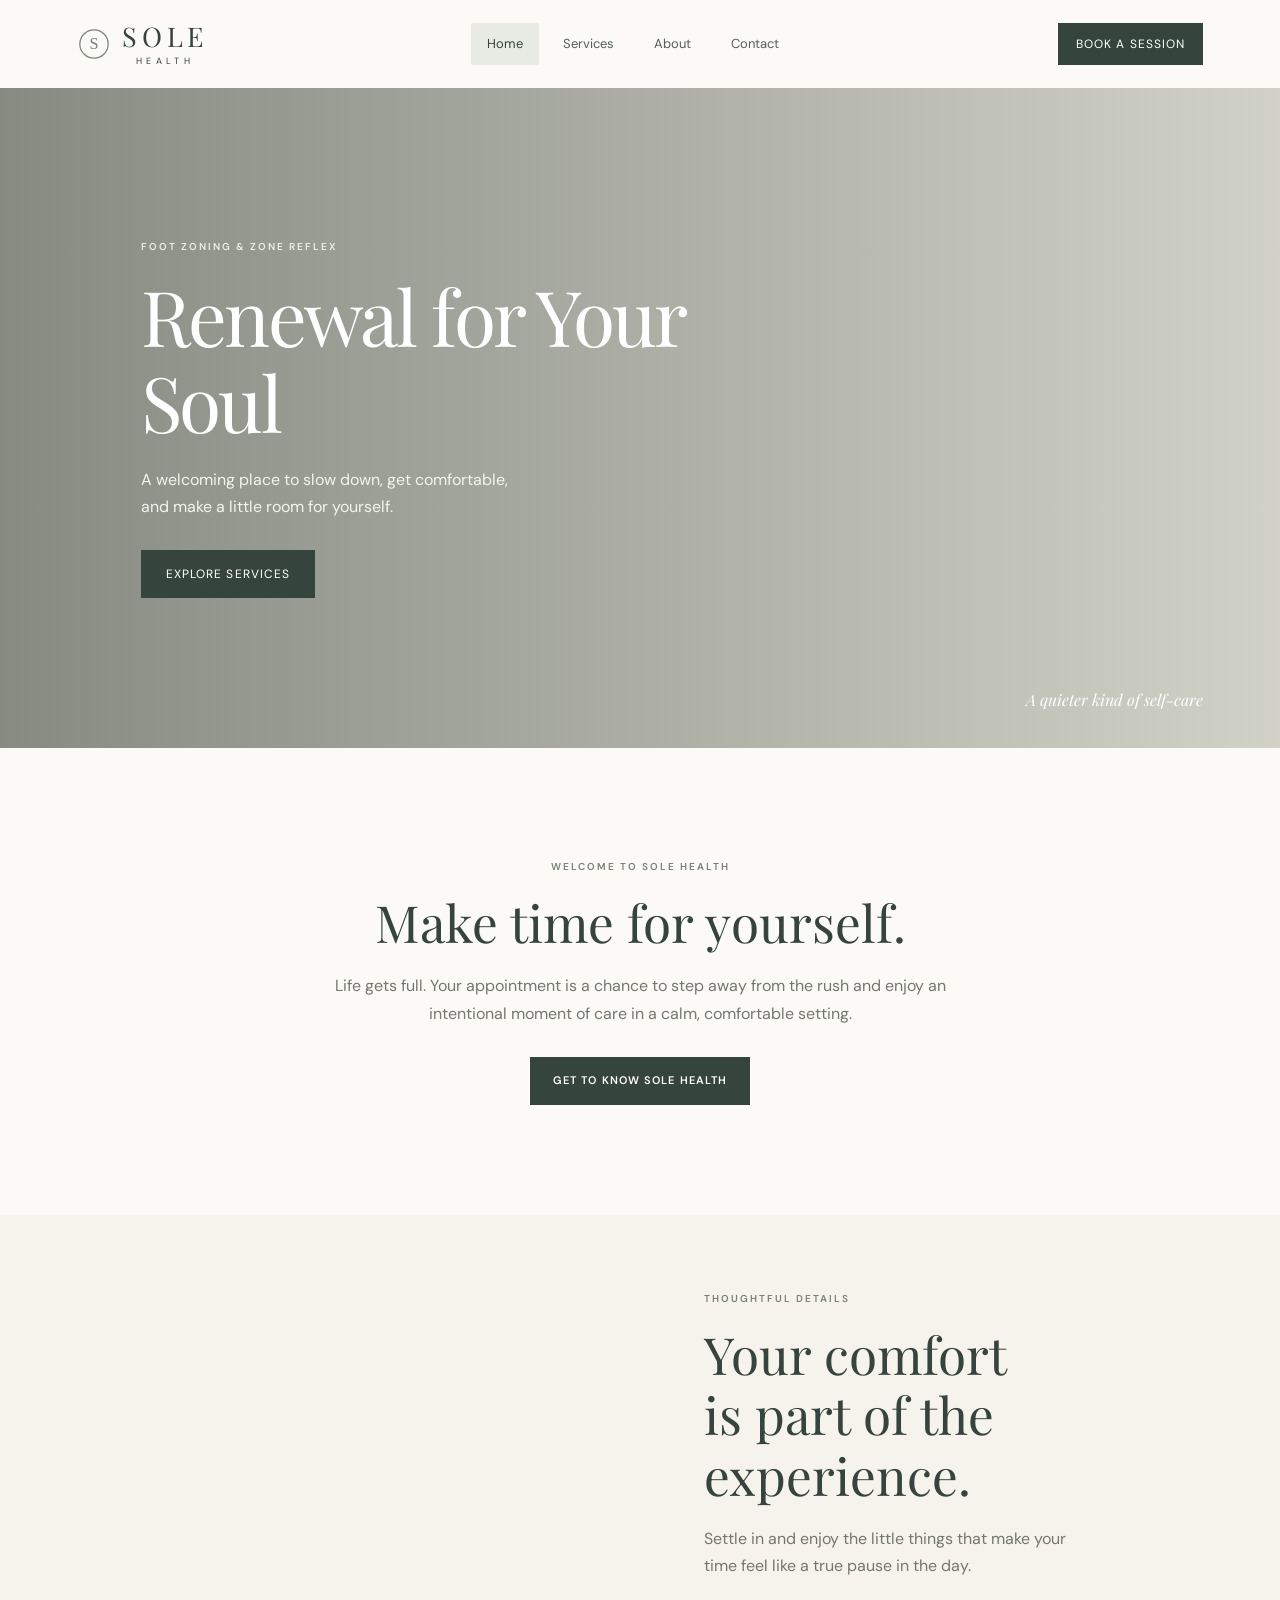
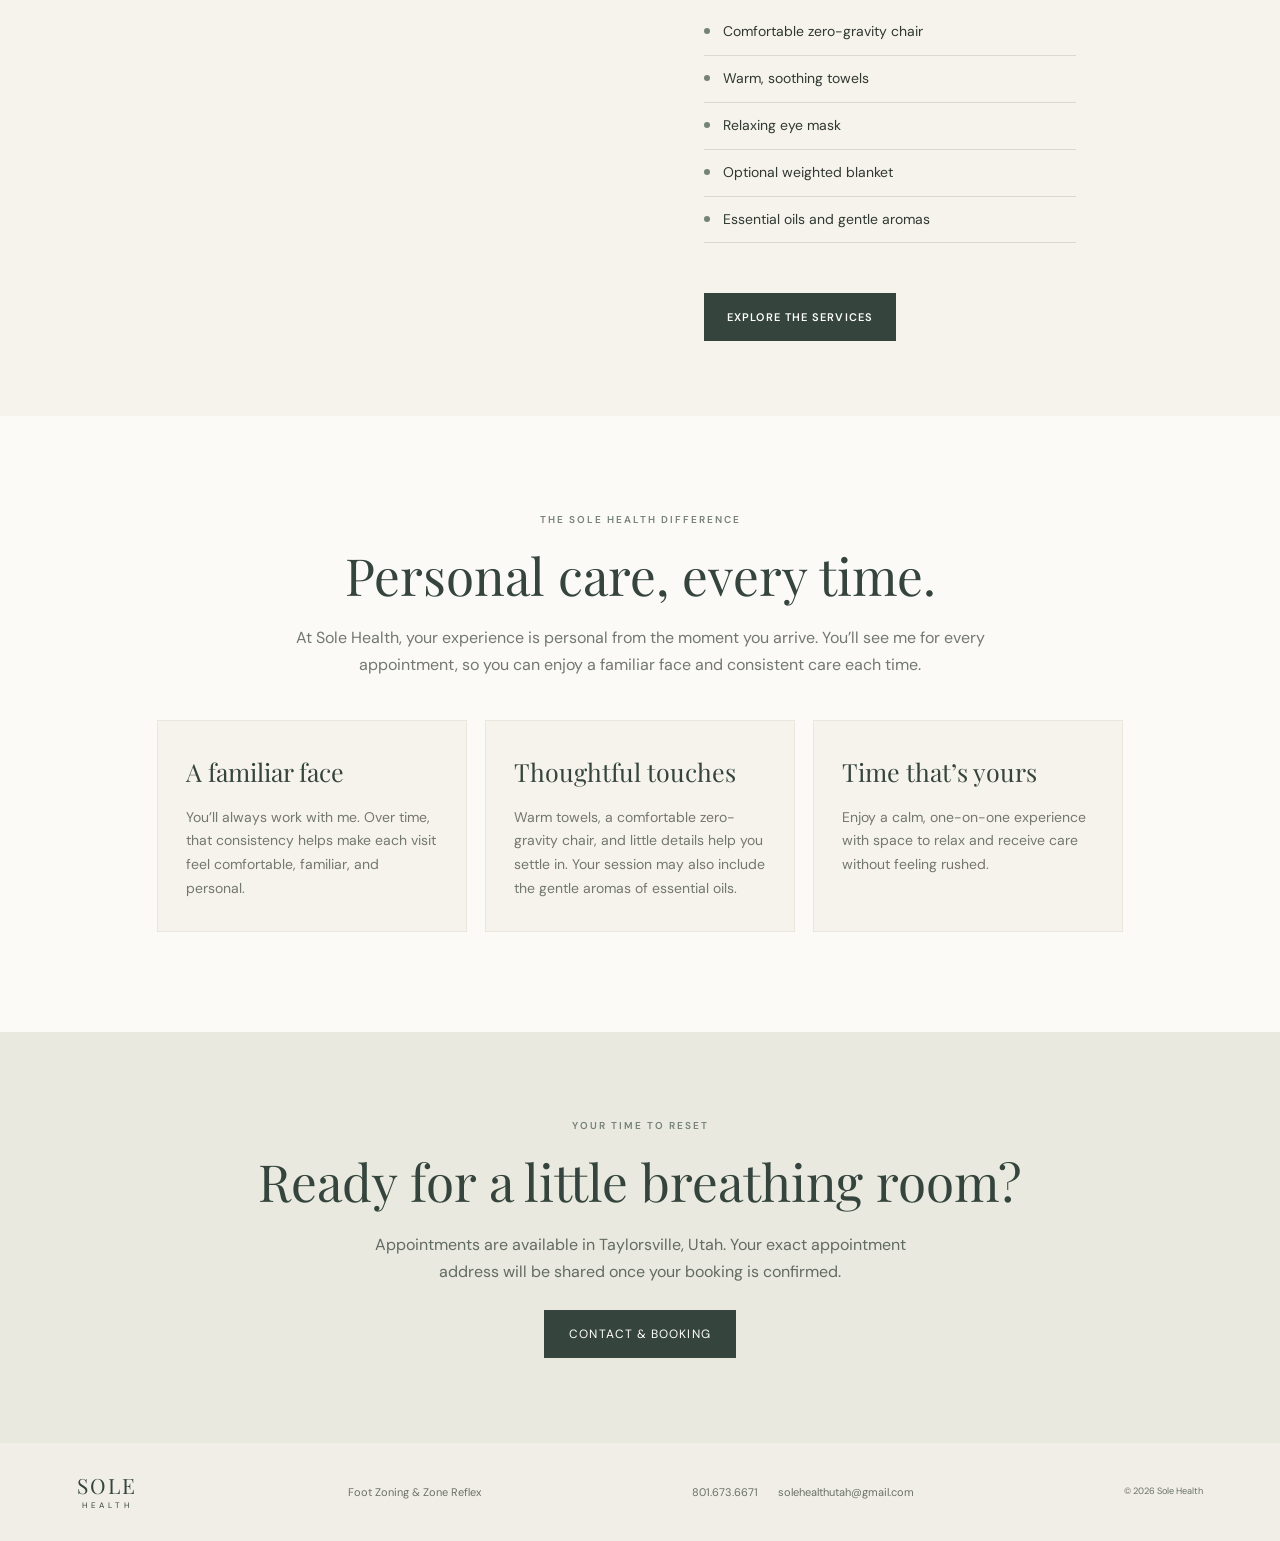
==== commit 3e012f20: "Add essential oils to thoughtful details" ====
--- a/index.html
+++ b/index.html
@@ -1 +1 @@
-<!doctype html><html lang="en"><head><meta charset="utf-8"><meta name="viewport" content="width=device-width,initial-scale=1"><meta name="description" content="Enjoy Foot Zoning or a luxurious hands-on Zone Reflex session in Taylorsville, Utah."><meta name="theme-color" content="#f6f3ec"><title>Sole Health | Foot Zoning &amp; Zone Reflex</title><link rel="preconnect" href="https://fonts.googleapis.com"><link rel="preconnect" href="https://fonts.gstatic.com" crossorigin><link href="https://fonts.googleapis.com/css2?family=DM+Sans:wght@400;500;600&family=Playfair+Display:wght@400;500;600&display=swap" rel="stylesheet"><link rel="stylesheet" href="styles.css"></head><body><header class="site-header"><a class="wordmark header-wordmark" href="index.html"><svg class="brand-mark" viewBox="0 0 48 48" role="img" aria-label="Sole Health logo" xmlns="http://www.w3.org/2000/svg"><circle cx="24" cy="24" r="20" fill="none" stroke="currentColor" stroke-width="1.7"/><text x="24" y="31" text-anchor="middle" font-family="Georgia,serif" font-size="23" fill="currentColor">S</text></svg><span class="wordmark-text"><span>SOLE</span><small>HEALTH</small></span></a><nav aria-label="Main navigation"><a class="active" href="index.html">Home</a><a class="" href="services.html">Services</a><a class="" href="about.html">About</a><a class="" href="contact.html">Contact</a></nav><a class="button button-small" href="contact.html#booking">Book a session</a></header><main id="top"><section class="hero"><div class="hero-image" role="img" aria-label="A peaceful foot zoning treatment setting"></div><div class="hero-content"><p class="eyebrow">FOOT ZONING &amp; ZONE REFLEX</p><h1>Renewal for Your Soul</h1><p class="hero-copy">A welcoming place to slow down, get comfortable, and make a little room for yourself.</p><a class="button" href="services.html">Explore services</a></div><div class="hero-note">A quieter kind of self-care</div></section><section class="intro section-wrap"><p class="eyebrow">WELCOME TO SOLE HEALTH</p><h2>Make time for yourself.</h2><p class="intro-copy">Life gets full. Your appointment is a chance to step away from the rush and enjoy an intentional moment of care in a calm, comfortable setting.</p><a class="text-link standalone-link" href="about.html">Get to know Sole Health</a></section><section class="experience"><div class="experience-photo" role="img" aria-label="A calm spa treatment room with soft linens and warm candlelight"></div><div class="experience-copy"><p class="eyebrow">THOUGHTFUL DETAILS</p><h2>Your comfort<br>is part of the experience.</h2><p>Settle in and enjoy the little things that make your time feel like a true pause in the day.</p><ul class="amenities"><li>Comfortable zero-gravity chair</li><li>Warm, soothing towels</li><li>Relaxing eye mask</li><li>Optional weighted blanket</li></ul><a class="text-link standalone-link" href="services.html">Explore the services</a></div></section><section class="difference section-wrap"><div class="difference-heading"><p class="eyebrow">THE SOLE HEALTH DIFFERENCE</p><h2>Personal care, every time.</h2><p>At Sole Health, your experience is personal from the moment you arrive. You’ll see me for every appointment, so you can enjoy a familiar face and consistent care each time.</p></div><div class="difference-grid"><article class="difference-card"><h3>A familiar face</h3><p>You’ll always work with me. Over time, that consistency helps make each visit feel comfortable, familiar, and personal.</p></article><article class="difference-card"><h3>Thoughtful touches</h3><p>Warm towels, a comfortable zero-gravity chair, and little details help you settle in. Your session may also include the gentle aromas of essential oils.</p></article><article class="difference-card"><h3>Time that’s yours</h3><p>Enjoy a calm, one-on-one experience with space to relax and receive care without feeling rushed.</p></article></div></section><section class="home-contact"><p class="eyebrow">YOUR TIME TO RESET</p><h2>Ready for a little breathing room?</h2><p>Appointments are available in Taylorsville, Utah. Your exact appointment address will be shared once your booking is confirmed.</p><a class="button" href="contact.html#booking">Contact &amp; booking</a></section></main><footer class="site-footer"><a class="wordmark footer-mark" href="index.html"><span>SOLE</span><small>HEALTH</small></a><p>Foot Zoning &amp; Zone Reflex</p><div class="footer-contact"><a href="tel:+18016736671">801.673.6671</a><a href="mailto:solehealthutah@gmail.com?subject=Appointment%20Booking%20-%20Sole%20Health">solehealthutah@gmail.com</a></div><small>© <span class="year"></span> Sole Health</small></footer><script>document.querySelectorAll('.year').forEach(el=>el.textContent=new Date().getFullYear())</script></body></html>+<!doctype html><html lang="en"><head><meta charset="utf-8"><meta name="viewport" content="width=device-width,initial-scale=1"><meta name="description" content="Enjoy Foot Zoning or a luxurious hands-on Zone Reflex session in Taylorsville, Utah."><meta name="theme-color" content="#f6f3ec"><title>Sole Health | Foot Zoning &amp; Zone Reflex</title><link rel="preconnect" href="https://fonts.googleapis.com"><link rel="preconnect" href="https://fonts.gstatic.com" crossorigin><link href="https://fonts.googleapis.com/css2?family=DM+Sans:wght@400;500;600&family=Playfair+Display:wght@400;500;600&display=swap" rel="stylesheet"><link rel="stylesheet" href="styles.css"></head><body><header class="site-header"><a class="wordmark header-wordmark" href="index.html"><svg class="brand-mark" viewBox="0 0 48 48" role="img" aria-label="Sole Health logo" xmlns="http://www.w3.org/2000/svg"><circle cx="24" cy="24" r="20" fill="none" stroke="currentColor" stroke-width="1.7"/><text x="24" y="31" text-anchor="middle" font-family="Georgia,serif" font-size="23" fill="currentColor">S</text></svg><span class="wordmark-text"><span>SOLE</span><small>HEALTH</small></span></a><nav aria-label="Main navigation"><a class="active" href="index.html">Home</a><a class="" href="services.html">Services</a><a class="" href="about.html">About</a><a class="" href="contact.html">Contact</a></nav><a class="button button-small" href="contact.html#booking">Book a session</a></header><main id="top"><section class="hero"><div class="hero-image" role="img" aria-label="A peaceful foot zoning treatment setting"></div><div class="hero-content"><p class="eyebrow">FOOT ZONING &amp; ZONE REFLEX</p><h1>Renewal for Your Soul</h1><p class="hero-copy">A welcoming place to slow down, get comfortable, and make a little room for yourself.</p><a class="button" href="services.html">Explore services</a></div><div class="hero-note">A quieter kind of self-care</div></section><section class="intro section-wrap"><p class="eyebrow">WELCOME TO SOLE HEALTH</p><h2>Make time for yourself.</h2><p class="intro-copy">Life gets full. Your appointment is a chance to step away from the rush and enjoy an intentional moment of care in a calm, comfortable setting.</p><a class="text-link standalone-link" href="about.html">Get to know Sole Health</a></section><section class="experience"><div class="experience-photo" role="img" aria-label="A calm spa treatment room with soft linens and warm candlelight"></div><div class="experience-copy"><p class="eyebrow">THOUGHTFUL DETAILS</p><h2>Your comfort<br>is part of the experience.</h2><p>Settle in and enjoy the little things that make your time feel like a true pause in the day.</p><ul class="amenities"><li>Comfortable zero-gravity chair</li><li>Warm, soothing towels</li><li>Relaxing eye mask</li><li>Optional weighted blanket</li><li>Essential oils and gentle aromas</li></ul><a class="text-link standalone-link" href="services.html">Explore the services</a></div></section><section class="difference section-wrap"><div class="difference-heading"><p class="eyebrow">THE SOLE HEALTH DIFFERENCE</p><h2>Personal care, every time.</h2><p>At Sole Health, your experience is personal from the moment you arrive. You’ll see me for every appointment, so you can enjoy a familiar face and consistent care each time.</p></div><div class="difference-grid"><article class="difference-card"><h3>A familiar face</h3><p>You’ll always work with me. Over time, that consistency helps make each visit feel comfortable, familiar, and personal.</p></article><article class="difference-card"><h3>Thoughtful touches</h3><p>Warm towels, a comfortable zero-gravity chair, and little details help you settle in. Your session may also include the gentle aromas of essential oils.</p></article><article class="difference-card"><h3>Time that’s yours</h3><p>Enjoy a calm, one-on-one experience with space to relax and receive care without feeling rushed.</p></article></div></section><section class="home-contact"><p class="eyebrow">YOUR TIME TO RESET</p><h2>Ready for a little breathing room?</h2><p>Appointments are available in Taylorsville, Utah. Your exact appointment address will be shared once your booking is confirmed.</p><a class="button" href="contact.html#booking">Contact &amp; booking</a></section></main><footer class="site-footer"><a class="wordmark footer-mark" href="index.html"><span>SOLE</span><small>HEALTH</small></a><p>Foot Zoning &amp; Zone Reflex</p><div class="footer-contact"><a href="tel:+18016736671">801.673.6671</a><a href="mailto:solehealthutah@gmail.com?subject=Appointment%20Booking%20-%20Sole%20Health">solehealthutah@gmail.com</a></div><small>© <span class="year"></span> Sole Health</small></footer><script>document.querySelectorAll('.year').forEach(el=>el.textContent=new Date().getFullYear())</script></body></html>
--- a/styles.css
+++ b/styles.css
@@ -30,3 +30,25 @@
   outline: 3px solid #a9b4a5;
   outline-offset: 4px;
 }
+
+
+/* Homepage: The Sole Health Difference */
+.difference { padding-top: 95px; padding-bottom: 100px; }
+.difference-heading { max-width: 690px; margin: 0 auto 42px; text-align: center; }
+.difference-heading h2 { font-family: var(--serif); font-size: clamp(38px,4vw,53px); font-weight: 400; line-height: 1.18; color: var(--deep); margin: 0 0 18px; }
+.difference-heading > p:last-child { color: var(--muted); margin: 0; }
+.difference-grid { display: grid; grid-template-columns: repeat(3,1fr); gap: 18px; }
+.difference-card { padding: 30px 28px; background: var(--cream); border: 1px solid #e9e6dc; }
+.difference-card h3 { margin: 0 0 12px; color: var(--deep); font-family: var(--serif); font-size: 25px; font-weight: 400; }
+.difference-card p { margin: 0; color: var(--muted); font-size: 14px; }
+@media(max-width:600px) { .difference { padding-top: 70px; padding-bottom: 75px; } .difference-grid { grid-template-columns: 1fr; gap: 12px; } .difference-card { padding: 25px 23px; } }
+
+
+/* Services page comfort note */
+.service-comfort { max-width: 620px; margin: 24px auto 0 !important; padding: 16px 22px; background: rgba(255,255,255,.55); border: 1px solid #e5e3d9; color: var(--muted); font-size: 13px; line-height: 1.7; }
+.service-comfort strong { color: var(--deep); font-family: var(--serif); font-size: 20px; font-weight: 400; }
+
+.service-energy { max-width: 700px; margin: 20px auto 0; color: var(--muted); font-size: 14px; }
+
+/* Jill's updated About page portrait */
+.about-photo{background-image:url("[data-uri]") !important;}
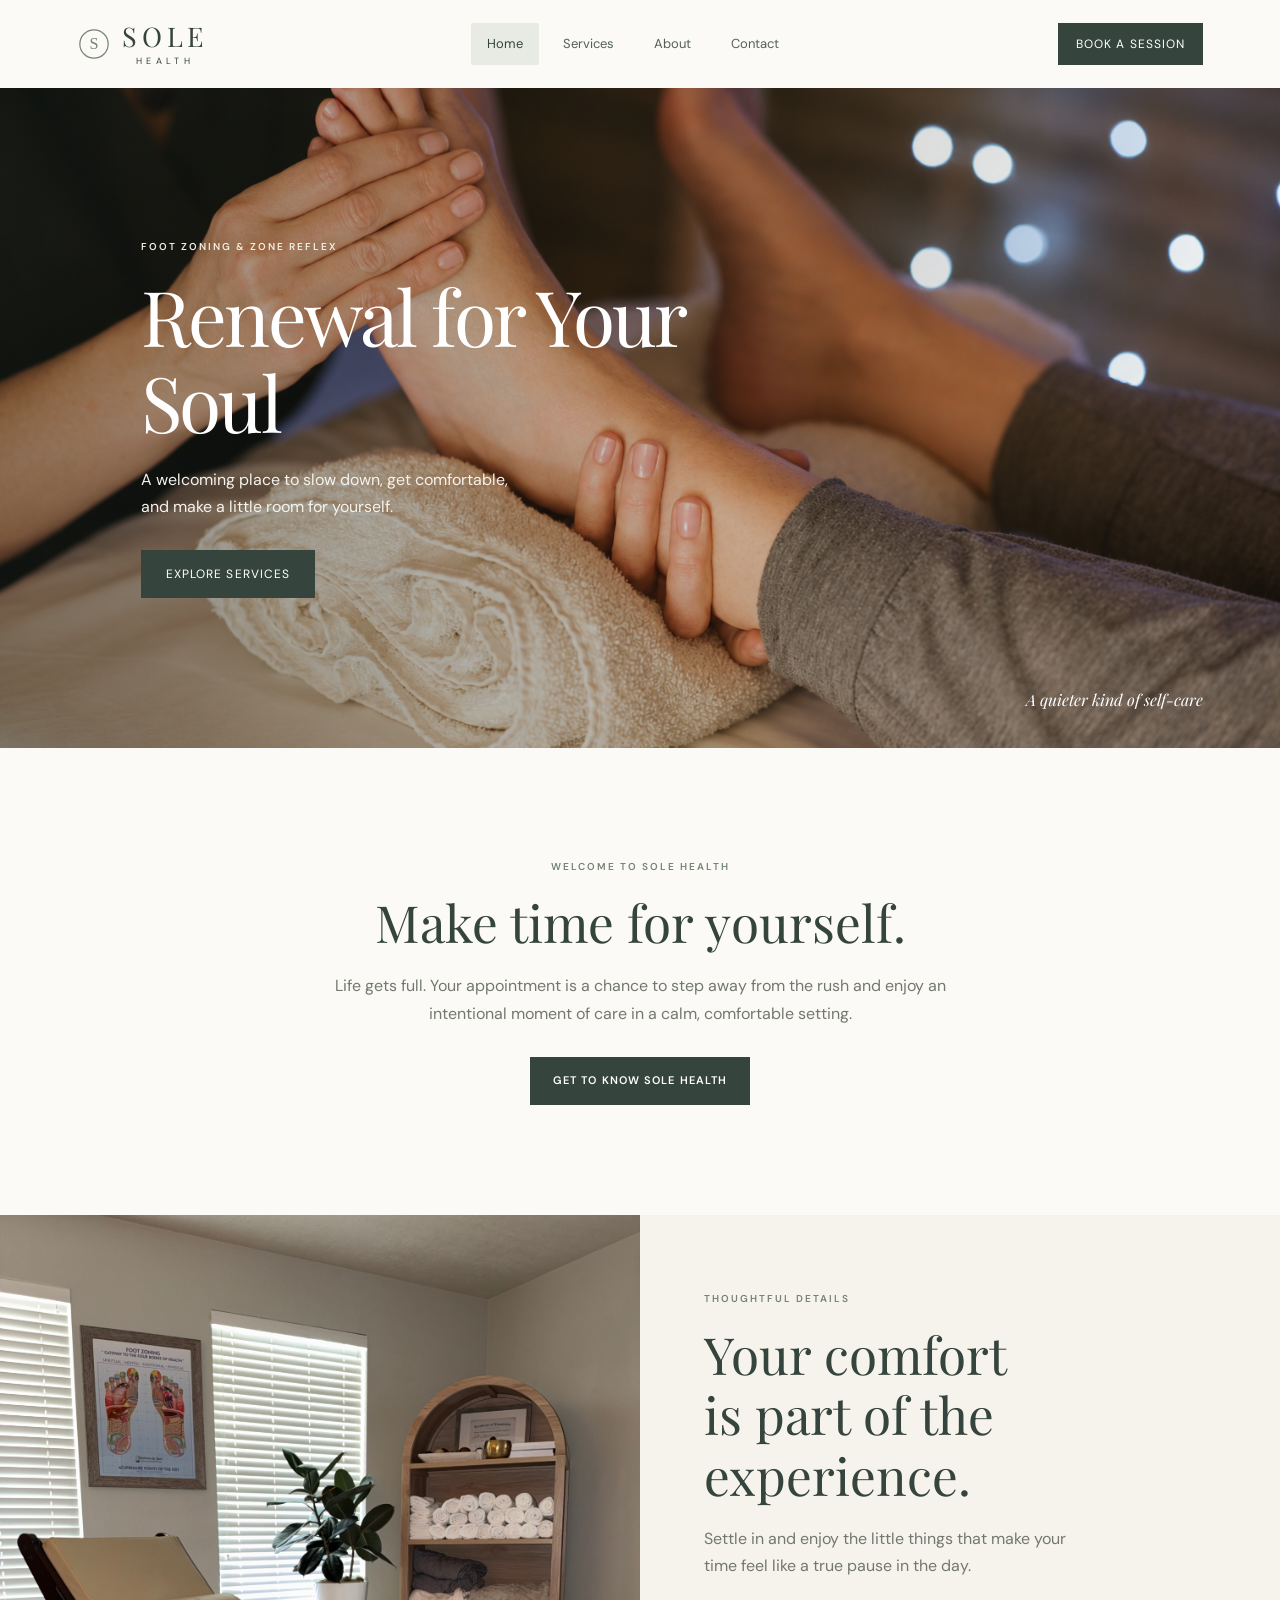
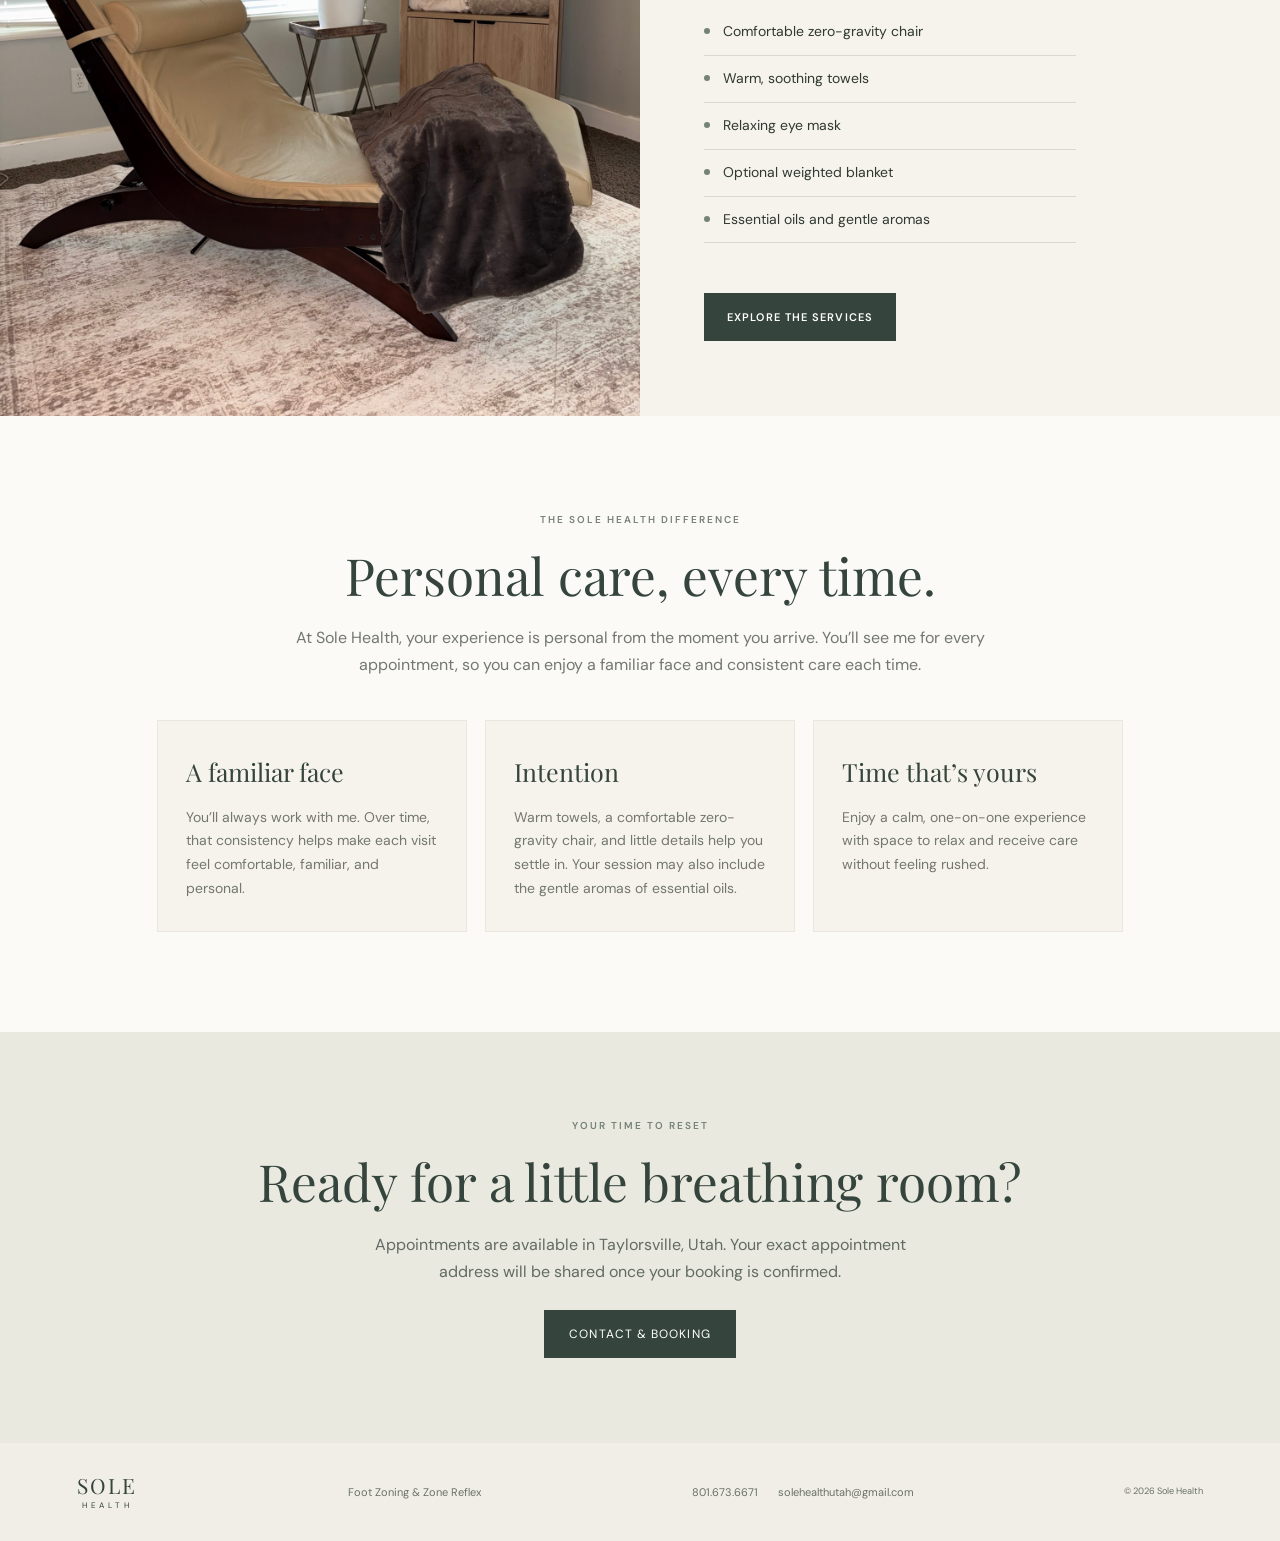
==== commit 211ba516: "Rename thoughtful touches section to Intention" ====
--- a/index.html
+++ b/index.html
@@ -1 +1 @@
-<!doctype html><html lang="en"><head><meta charset="utf-8"><meta name="viewport" content="width=device-width,initial-scale=1"><meta name="description" content="Enjoy Foot Zoning or a luxurious hands-on Zone Reflex session in Taylorsville, Utah."><meta name="theme-color" content="#f6f3ec"><title>Sole Health | Foot Zoning &amp; Zone Reflex</title><link rel="preconnect" href="https://fonts.googleapis.com"><link rel="preconnect" href="https://fonts.gstatic.com" crossorigin><link href="https://fonts.googleapis.com/css2?family=DM+Sans:wght@400;500;600&family=Playfair+Display:wght@400;500;600&display=swap" rel="stylesheet"><link rel="stylesheet" href="styles.css"></head><body><header class="site-header"><a class="wordmark header-wordmark" href="index.html"><svg class="brand-mark" viewBox="0 0 48 48" role="img" aria-label="Sole Health logo" xmlns="http://www.w3.org/2000/svg"><circle cx="24" cy="24" r="20" fill="none" stroke="currentColor" stroke-width="1.7"/><text x="24" y="31" text-anchor="middle" font-family="Georgia,serif" font-size="23" fill="currentColor">S</text></svg><span class="wordmark-text"><span>SOLE</span><small>HEALTH</small></span></a><nav aria-label="Main navigation"><a class="active" href="index.html">Home</a><a class="" href="services.html">Services</a><a class="" href="about.html">About</a><a class="" href="contact.html">Contact</a></nav><a class="button button-small" href="contact.html#booking">Book a session</a></header><main id="top"><section class="hero"><div class="hero-image" role="img" aria-label="A peaceful foot zoning treatment setting"></div><div class="hero-content"><p class="eyebrow">FOOT ZONING &amp; ZONE REFLEX</p><h1>Renewal for Your Soul</h1><p class="hero-copy">A welcoming place to slow down, get comfortable, and make a little room for yourself.</p><a class="button" href="services.html">Explore services</a></div><div class="hero-note">A quieter kind of self-care</div></section><section class="intro section-wrap"><p class="eyebrow">WELCOME TO SOLE HEALTH</p><h2>Make time for yourself.</h2><p class="intro-copy">Life gets full. Your appointment is a chance to step away from the rush and enjoy an intentional moment of care in a calm, comfortable setting.</p><a class="text-link standalone-link" href="about.html">Get to know Sole Health</a></section><section class="experience"><div class="experience-photo" role="img" aria-label="A calm spa treatment room with soft linens and warm candlelight"></div><div class="experience-copy"><p class="eyebrow">THOUGHTFUL DETAILS</p><h2>Your comfort<br>is part of the experience.</h2><p>Settle in and enjoy the little things that make your time feel like a true pause in the day.</p><ul class="amenities"><li>Comfortable zero-gravity chair</li><li>Warm, soothing towels</li><li>Relaxing eye mask</li><li>Optional weighted blanket</li><li>Essential oils and gentle aromas</li></ul><a class="text-link standalone-link" href="services.html">Explore the services</a></div></section><section class="difference section-wrap"><div class="difference-heading"><p class="eyebrow">THE SOLE HEALTH DIFFERENCE</p><h2>Personal care, every time.</h2><p>At Sole Health, your experience is personal from the moment you arrive. You’ll see me for every appointment, so you can enjoy a familiar face and consistent care each time.</p></div><div class="difference-grid"><article class="difference-card"><h3>A familiar face</h3><p>You’ll always work with me. Over time, that consistency helps make each visit feel comfortable, familiar, and personal.</p></article><article class="difference-card"><h3>Thoughtful touches</h3><p>Warm towels, a comfortable zero-gravity chair, and little details help you settle in. Your session may also include the gentle aromas of essential oils.</p></article><article class="difference-card"><h3>Time that’s yours</h3><p>Enjoy a calm, one-on-one experience with space to relax and receive care without feeling rushed.</p></article></div></section><section class="home-contact"><p class="eyebrow">YOUR TIME TO RESET</p><h2>Ready for a little breathing room?</h2><p>Appointments are available in Taylorsville, Utah. Your exact appointment address will be shared once your booking is confirmed.</p><a class="button" href="contact.html#booking">Contact &amp; booking</a></section></main><footer class="site-footer"><a class="wordmark footer-mark" href="index.html"><span>SOLE</span><small>HEALTH</small></a><p>Foot Zoning &amp; Zone Reflex</p><div class="footer-contact"><a href="tel:+18016736671">801.673.6671</a><a href="mailto:solehealthutah@gmail.com?subject=Appointment%20Booking%20-%20Sole%20Health">solehealthutah@gmail.com</a></div><small>© <span class="year"></span> Sole Health</small></footer><script>document.querySelectorAll('.year').forEach(el=>el.textContent=new Date().getFullYear())</script></body></html>+<!doctype html><html lang="en"><head><meta charset="utf-8"><meta name="viewport" content="width=device-width,initial-scale=1"><meta name="description" content="Enjoy Foot Zoning or a luxurious hands-on Zone Reflex session in Taylorsville, Utah."><meta name="theme-color" content="#f6f3ec"><title>Sole Health | Foot Zoning &amp; Zone Reflex</title><link rel="preconnect" href="https://fonts.googleapis.com"><link rel="preconnect" href="https://fonts.gstatic.com" crossorigin><link href="https://fonts.googleapis.com/css2?family=DM+Sans:wght@400;500;600&family=Playfair+Display:wght@400;500;600&display=swap" rel="stylesheet"><link rel="stylesheet" href="styles.css"></head><body><header class="site-header"><a class="wordmark header-wordmark" href="index.html"><svg class="brand-mark" viewBox="0 0 48 48" role="img" aria-label="Sole Health logo" xmlns="http://www.w3.org/2000/svg"><circle cx="24" cy="24" r="20" fill="none" stroke="currentColor" stroke-width="1.7"/><text x="24" y="31" text-anchor="middle" font-family="Georgia,serif" font-size="23" fill="currentColor">S</text></svg><span class="wordmark-text"><span>SOLE</span><small>HEALTH</small></span></a><nav aria-label="Main navigation"><a class="active" href="index.html">Home</a><a class="" href="services.html">Services</a><a class="" href="about.html">About</a><a class="" href="contact.html">Contact</a></nav><a class="button button-small" href="contact.html#booking">Book a session</a></header><main id="top"><section class="hero"><div class="hero-image" role="img" aria-label="A peaceful foot zoning treatment setting"></div><div class="hero-content"><p class="eyebrow">FOOT ZONING &amp; ZONE REFLEX</p><h1>Renewal for Your Soul</h1><p class="hero-copy">A welcoming place to slow down, get comfortable, and make a little room for yourself.</p><a class="button" href="services.html">Explore services</a></div><div class="hero-note">A quieter kind of self-care</div></section><section class="intro section-wrap"><p class="eyebrow">WELCOME TO SOLE HEALTH</p><h2>Make time for yourself.</h2><p class="intro-copy">Life gets full. Your appointment is a chance to step away from the rush and enjoy an intentional moment of care in a calm, comfortable setting.</p><a class="text-link standalone-link" href="about.html">Get to know Sole Health</a></section><section class="experience"><div class="experience-photo" role="img" aria-label="A calm spa treatment room with soft linens and warm candlelight"></div><div class="experience-copy"><p class="eyebrow">THOUGHTFUL DETAILS</p><h2>Your comfort<br>is part of the experience.</h2><p>Settle in and enjoy the little things that make your time feel like a true pause in the day.</p><ul class="amenities"><li>Comfortable zero-gravity chair</li><li>Warm, soothing towels</li><li>Relaxing eye mask</li><li>Optional weighted blanket</li><li>Essential oils and gentle aromas</li></ul><a class="text-link standalone-link" href="services.html">Explore the services</a></div></section><section class="difference section-wrap"><div class="difference-heading"><p class="eyebrow">THE SOLE HEALTH DIFFERENCE</p><h2>Personal care, every time.</h2><p>At Sole Health, your experience is personal from the moment you arrive. You’ll see me for every appointment, so you can enjoy a familiar face and consistent care each time.</p></div><div class="difference-grid"><article class="difference-card"><h3>A familiar face</h3><p>You’ll always work with me. Over time, that consistency helps make each visit feel comfortable, familiar, and personal.</p></article><article class="difference-card"><h3>Intention</h3><p>Warm towels, a comfortable zero-gravity chair, and little details help you settle in. Your session may also include the gentle aromas of essential oils.</p></article><article class="difference-card"><h3>Time that’s yours</h3><p>Enjoy a calm, one-on-one experience with space to relax and receive care without feeling rushed.</p></article></div></section><section class="home-contact"><p class="eyebrow">YOUR TIME TO RESET</p><h2>Ready for a little breathing room?</h2><p>Appointments are available in Taylorsville, Utah. Your exact appointment address will be shared once your booking is confirmed.</p><a class="button" href="contact.html#booking">Contact &amp; booking</a></section></main><footer class="site-footer"><a class="wordmark footer-mark" href="index.html"><span>SOLE</span><small>HEALTH</small></a><p>Foot Zoning &amp; Zone Reflex</p><div class="footer-contact"><a href="tel:+18016736671">801.673.6671</a><a href="mailto:solehealthutah@gmail.com?subject=Appointment%20Booking%20-%20Sole%20Health">solehealthutah@gmail.com</a></div><small>© <span class="year"></span> Sole Health</small></footer><script>document.querySelectorAll('.year').forEach(el=>el.textContent=new Date().getFullYear())</script></body></html>
--- a/styles.css
+++ b/styles.css
@@ -1,4 +1,4 @@
-:root{--cream:#f6f3ec;--paper:#fbfaf7;--sage:#758276;--deep:#35453d;--ink:#303832;--muted:#73786f;--serif:"Playfair Display",Georgia,serif;--sans:"DM Sans",Arial,sans-serif}*{box-sizing:border-box}html{scroll-behavior:smooth}body{margin:0;background:var(--paper);color:var(--ink);font-family:var(--sans);font-size:16px;line-height:1.7}a{color:inherit;text-decoration:none}.site-header{min-height:88px;padding:12px 6vw;display:flex;align-items:center;justify-content:space-between;gap:24px;background:var(--paper);position:relative;z-index:2}.wordmark{display:flex;flex-direction:column;align-items:center;line-height:1;color:var(--deep);letter-spacing:.24em}.header-wordmark{flex-direction:row;align-items:center;justify-content:flex-start;gap:11px;letter-spacing:normal;padding:0}.brand-mark{display:block;flex:0 0 34px;width:34px;height:34px;color:var(--sage)}.wordmark-text{display:flex;flex-direction:column;align-items:center;line-height:1}.wordmark-text>span{font-family:var(--serif);font-size:27px;letter-spacing:.18em}.wordmark-text>small{font-size:9px;letter-spacing:.48em;margin-top:7px}.site-header nav{display:flex;align-items:center;gap:8px;font-size:13px;color:#526056}.site-header nav a{padding:10px 16px;border-radius:2px;transition:background .2s,color .2s}.site-header nav a:hover,.site-header nav a.active{background:#e8ebe3;color:var(--deep)}.button{display:inline-block;padding:14px 25px;background:var(--deep);color:white;font-size:12px;letter-spacing:.09em;text-transform:uppercase;transition:background .2s}.button:hover{background:var(--sage)}.button-small{padding:11px 18px}.hero{min-height:660px;position:relative;display:flex;align-items:center;overflow:hidden;background:#d9d9ce}.hero-image{position:absolute;inset:0;background-image:url("https://images.pexels.com/photos/5240677/pexels-photo-5240677.jpeg?auto=compress&cs=tinysrgb&w=2200");background-position:center;background-size:cover}.hero-image:after{content:"";position:absolute;inset:0;background:linear-gradient(90deg,rgba(25,35,29,.43),rgba(25,35,29,.04))}.hero-content{position:relative;color:white;margin-left:11vw;max-width:590px;padding:80px 0}.eyebrow{font-size:10px;letter-spacing:.2em;font-weight:600;color:var(--sage);margin:0 0 17px}.hero .eyebrow{color:#f0eee5}.hero h1,.closing h2,.page-hero h1{font-family:var(--serif);font-weight:400;font-size:clamp(48px,6vw,78px);line-height:1.12;letter-spacing:-.035em;margin:0 0 22px}.hero h1 em,.page-hero h1 em{font-weight:400}.hero-copy{max-width:390px;color:#f5f3ed;margin:0 0 30px}.hero-note{position:absolute;right:6vw;bottom:35px;color:white;font-family:var(--serif);font-style:italic}.section-wrap{max-width:1120px;margin:auto;padding:110px 6vw}.intro{text-align:center}.intro h2,.section-heading h2,.experience h2,.about h2,.contact-copy h2,.home-contact h2{font-family:var(--serif);font-size:clamp(38px,4vw,53px);font-weight:400;line-height:1.18;margin:0 0 20px;color:var(--deep)}.intro-copy{max-width:620px;margin:auto;color:var(--muted)}.standalone-link{display:inline-block;margin-top:26px}.experience{display:grid;grid-template-columns:1fr 1fr;background:var(--cream);min-height:570px}.experience-photo{min-height:500px;background:url("https://images.pexels.com/photos/35884502/pexels-photo-35884502.jpeg?auto=compress&cs=tinysrgb&w=1500") center 58%/cover}.experience-copy{align-self:center;max-width:500px;padding:75px 10%}.experience-copy>p:not(.eyebrow){color:var(--muted)}.amenities{list-style:none;padding:10px 0 0;margin:20px 0}.amenities li{padding:11px 0;border-bottom:1px solid #d9d9cf;font-size:14px}.amenities li:before{content:"";display:inline-block;width:6px;height:6px;border-radius:50%;background:var(--sage);margin:0 13px 2px 0}.home-contact{text-align:center;padding:85px 20px;background:#e9e9df}.home-contact>p:not(.eyebrow){max-width:580px;margin:0 auto 24px;color:#626b62}.page-hero{text-align:center;padding:90px 20px 75px;background:var(--cream)}.page-hero h1{font-size:clamp(44px,5.5vw,68px);color:var(--deep);margin-bottom:18px}.page-hero>p:last-child{color:var(--muted);max-width:590px;margin:0 auto}.services.section-wrap{padding-top:80px}.service-grid{display:grid;grid-template-columns:repeat(2,1fr);gap:18px}.service-card{padding:34px 32px;background:#f3f1ea;border:1px solid #e9e6dc;display:flex;flex-direction:column;min-height:320px}.service-card h3,.enhancements h3{font-family:var(--serif);font-size:29px;font-weight:400;color:var(--deep);margin:0}.service-card .price{font-family:var(--serif);font-size:30px;color:var(--sage);margin:4px 0 10px}.service-card>p:not(.eyebrow):not(.price){font-size:14px;color:var(--muted);margin:0 0 22px}.service-card .eyebrow{font-size:9px;margin-bottom:12px}.service-card .text-link{margin-top:auto}.text-link{display:inline-block;border-top:1px solid #d9d8ce;padding-top:10px;font-size:11px;letter-spacing:.08em;text-transform:uppercase;color:var(--deep)}.enhancements{margin-top:25px;padding:28px 34px;background:var(--cream);display:flex;justify-content:space-between;align-items:center;gap:25px}.enhancements .eyebrow{margin-bottom:6px}.enhancements h3{font-size:25px}.enhancements>p{font-size:13px;line-height:2;margin:0;color:var(--deep)}.enhancements span{color:var(--muted)}.about{display:grid;grid-template-columns:.55fr 1.45fr;align-items:center;gap:5vw;background:#e9e9df;padding:70px 9vw}.about-photo{width:min(100%,240px);aspect-ratio:4/5;justify-self:center;border-radius:3px;background:url("https://avatars.githubusercontent.com/u/359666981?v=4") center/cover no-repeat;box-shadow:0 12px 35px rgba(35,48,39,.12)}.about-copy{align-self:center;max-width:680px;padding:35px 0}.about-copy>p:not(.eyebrow){color:#606a61;font-size:14px}.about-copy .training{padding-top:18px;border-top:1px solid #cfd2c7;color:var(--deep);font-weight:600}.find-word{letter-spacing:-.035em;font-kerning:normal;font-feature-settings:normal}.find-i{display:inline-block;margin-left:-.025em;letter-spacing:inherit}.contact-section{max-width:1000px;margin:0 auto;padding:85px 7vw;display:grid;grid-template-columns:1fr 1fr;gap:70px;align-items:center}.contact-copy>p:not(.eyebrow){color:var(--muted)}.privacy-note{padding:18px 20px;background:var(--cream);border-left:3px solid var(--sage);font-size:13px}.contact-methods{display:grid;gap:12px}.contact-method{display:flex;flex-direction:column;padding:22px 24px;background:#f3f1ea;border:1px solid #e9e6dc;transition:background .2s}.contact-method:hover{background:#e9e9df}.contact-method span{font-size:10px;letter-spacing:.18em;text-transform:uppercase;color:var(--sage)}.contact-method strong{font-family:var(--serif);font-size:21px;font-weight:400;color:var(--deep);overflow-wrap:anywhere}.site-footer{display:flex;align-items:center;justify-content:space-between;gap:20px;padding:32px 6vw;background:#f0eee7;color:#697168;font-size:11px}.footer-mark{letter-spacing:.2em}.footer-mark>span{font-family:var(--serif);font-size:21px}.footer-mark>small{font-size:8px;letter-spacing:.48em;margin-top:5px}.footer-contact{display:flex;gap:20px}.site-footer>p{margin:0}@media(max-width:850px){.site-header{padding:14px 5vw;gap:12px}.site-header nav{gap:3px}.site-header nav a{padding:9px 11px}.service-grid{grid-template-columns:repeat(2,1fr)}.experience-copy,.about-copy{padding:55px 8%}.hero-content{margin-left:8vw;margin-right:8vw}.contact-section{gap:35px}}@media(max-width:600px){.site-header{height:auto;padding:16px 6vw;flex-wrap:wrap;gap:14px}.site-header nav{order:3;width:100%;justify-content:space-between;font-size:11px}.site-header nav a{padding:8px 12px}.site-header .button{font-size:9px;padding:10px 12px}.wordmark-text>span{font-size:23px}.hero{min-height:610px}.hero-content{padding:70px 0}.hero h1{font-size:48px}.section-wrap{padding:75px 7vw}.experience,.about{grid-template-columns:1fr}.experience-photo{min-height:330px}.experience-copy,.about-copy{padding:55px 8vw}.service-grid{grid-template-columns:1fr}.service-card{min-height:260px}.enhancements{display:block;padding:25px}.enhancements>p{margin-top:18px}.about{padding:55px 8vw;gap:28px}.about-photo{width:min(100%,190px)}.page-hero{padding:70px 20px 55px}.page-hero h1{font-size:45px}.contact-section{grid-template-columns:1fr;gap:28px;padding:65px 8vw}.contact-method strong{font-size:19px}.home-contact{padding:70px 22px}.site-footer{flex-direction:column;text-align:center;padding:32px 20px;gap:12px}.footer-contact{flex-direction:column;gap:7px}.intro h2,.experience h2,.about h2,.contact-copy h2,.home-contact h2{font-size:40px}}
+:root{--cream:#f6f3ec;--paper:#fbfaf7;--sage:#758276;--deep:#35453d;--ink:#303832;--muted:#73786f;--serif:"Playfair Display",Georgia,serif;--sans:"DM Sans",Arial,sans-serif}*{box-sizing:border-box}html{scroll-behavior:smooth}body{margin:0;background:var(--paper);color:var(--ink);font-family:var(--sans);font-size:16px;line-height:1.7}a{color:inherit;text-decoration:none}.site-header{min-height:88px;padding:12px 6vw;display:flex;align-items:center;justify-content:space-between;gap:24px;background:var(--paper);position:relative;z-index:2}.wordmark{display:flex;flex-direction:column;align-items:center;line-height:1;color:var(--deep);letter-spacing:.24em}.header-wordmark{flex-direction:row;align-items:center;justify-content:flex-start;gap:11px;letter-spacing:normal;padding:0}.brand-mark{display:block;flex:0 0 34px;width:34px;height:34px;color:var(--sage)}.wordmark-text{display:flex;flex-direction:column;align-items:center;line-height:1}.wordmark-text>span{font-family:var(--serif);font-size:27px;letter-spacing:.18em}.wordmark-text>small{font-size:9px;letter-spacing:.48em;margin-top:7px}.site-header nav{display:flex;align-items:center;gap:8px;font-size:13px;color:#526056}.site-header nav a{padding:10px 16px;border-radius:2px;transition:background .2s,color .2s}.site-header nav a:hover,.site-header nav a.active{background:#e8ebe3;color:var(--deep)}.button{display:inline-block;padding:14px 25px;background:var(--deep);color:white;font-size:12px;letter-spacing:.09em;text-transform:uppercase;transition:background .2s}.button:hover{background:var(--sage)}.button-small{padding:11px 18px}.hero{min-height:660px;position:relative;display:flex;align-items:center;overflow:hidden;background:#d9d9ce}.hero-image{position:absolute;inset:0;background-image:url("Cozy Spa Foot Massage with Pink Polish.png");background-position:center;background-size:cover}.hero-image:after{content:"";position:absolute;inset:0;background:linear-gradient(90deg,rgba(25,35,29,.43),rgba(25,35,29,.04))}.hero-content{position:relative;color:white;margin-left:11vw;max-width:590px;padding:80px 0}.eyebrow{font-size:10px;letter-spacing:.2em;font-weight:600;color:var(--sage);margin:0 0 17px}.hero .eyebrow{color:#f0eee5}.hero h1,.closing h2,.page-hero h1{font-family:var(--serif);font-weight:400;font-size:clamp(48px,6vw,78px);line-height:1.12;letter-spacing:-.035em;margin:0 0 22px}.hero h1 em,.page-hero h1 em{font-weight:400}.hero-copy{max-width:390px;color:#f5f3ed;margin:0 0 30px}.hero-note{position:absolute;right:6vw;bottom:35px;color:white;font-family:var(--serif);font-style:italic}.section-wrap{max-width:1120px;margin:auto;padding:110px 6vw}.intro{text-align:center}.intro h2,.section-heading h2,.experience h2,.about h2,.contact-copy h2,.home-contact h2{font-family:var(--serif);font-size:clamp(38px,4vw,53px);font-weight:400;line-height:1.18;margin:0 0 20px;color:var(--deep)}.intro-copy{max-width:620px;margin:auto;color:var(--muted)}.standalone-link{display:inline-block;margin-top:26px}.experience{display:grid;grid-template-columns:1fr 1fr;background:var(--cream);min-height:570px}.experience-photo{min-height:500px;background:url("IMG_0427.jpeg") center 58%/cover}.experience-copy{align-self:center;max-width:500px;padding:75px 10%}.experience-copy>p:not(.eyebrow){color:var(--muted)}.amenities{list-style:none;padding:10px 0 0;margin:20px 0}.amenities li{padding:11px 0;border-bottom:1px solid #d9d9cf;font-size:14px}.amenities li:before{content:"";display:inline-block;width:6px;height:6px;border-radius:50%;background:var(--sage);margin:0 13px 2px 0}.home-contact{text-align:center;padding:85px 20px;background:#e9e9df}.home-contact>p:not(.eyebrow){max-width:580px;margin:0 auto 24px;color:#626b62}.page-hero{text-align:center;padding:90px 20px 75px;background:var(--cream)}.page-hero h1{font-size:clamp(44px,5.5vw,68px);color:var(--deep);margin-bottom:18px}.page-hero>p:last-child{color:var(--muted);max-width:590px;margin:0 auto}.services.section-wrap{padding-top:80px}.service-grid{display:grid;grid-template-columns:repeat(2,1fr);gap:18px}.service-card{padding:34px 32px;background:#f3f1ea;border:1px solid #e9e6dc;display:flex;flex-direction:column;min-height:320px}.service-card h3,.enhancements h3{font-family:var(--serif);font-size:29px;font-weight:400;color:var(--deep);margin:0}.service-card .price{font-family:var(--serif);font-size:30px;color:var(--sage);margin:4px 0 10px}.service-card>p:not(.eyebrow):not(.price){font-size:14px;color:var(--muted);margin:0 0 22px}.service-card .eyebrow{font-size:9px;margin-bottom:12px}.service-card .text-link{margin-top:auto}.text-link{display:inline-block;border-top:1px solid #d9d8ce;padding-top:10px;font-size:11px;letter-spacing:.08em;text-transform:uppercase;color:var(--deep)}.enhancements{margin-top:25px;padding:28px 34px;background:var(--cream);display:flex;justify-content:space-between;align-items:center;gap:25px}.enhancements .eyebrow{margin-bottom:6px}.enhancements h3{font-size:25px}.enhancements>p{font-size:13px;line-height:2;margin:0;color:var(--deep)}.enhancements span{color:var(--muted)}.about{display:grid;grid-template-columns:.55fr 1.45fr;align-items:center;gap:5vw;background:#e9e9df;padding:70px 9vw}.about-photo{width:min(100%,240px);aspect-ratio:4/5;justify-self:center;border-radius:3px;background:url("https://avatars.githubusercontent.com/u/359666981?v=4") center/cover no-repeat;box-shadow:0 12px 35px rgba(35,48,39,.12)}.about-copy{align-self:center;max-width:680px;padding:35px 0}.about-copy>p:not(.eyebrow){color:#606a61;font-size:14px}.about-copy .training{padding-top:18px;border-top:1px solid #cfd2c7;color:var(--deep);font-weight:600}.find-word{letter-spacing:-.035em;font-kerning:normal;font-feature-settings:normal}.find-i{display:inline-block;margin-left:-.025em;letter-spacing:inherit}.contact-section{max-width:1000px;margin:0 auto;padding:85px 7vw;display:grid;grid-template-columns:1fr 1fr;gap:70px;align-items:center}.contact-copy>p:not(.eyebrow){color:var(--muted)}.privacy-note{padding:18px 20px;background:var(--cream);border-left:3px solid var(--sage);font-size:13px}.contact-methods{display:grid;gap:12px}.contact-method{display:flex;flex-direction:column;padding:22px 24px;background:#f3f1ea;border:1px solid #e9e6dc;transition:background .2s}.contact-method:hover{background:#e9e9df}.contact-method span{font-size:10px;letter-spacing:.18em;text-transform:uppercase;color:var(--sage)}.contact-method strong{font-family:var(--serif);font-size:21px;font-weight:400;color:var(--deep);overflow-wrap:anywhere}.site-footer{display:flex;align-items:center;justify-content:space-between;gap:20px;padding:32px 6vw;background:#f0eee7;color:#697168;font-size:11px}.footer-mark{letter-spacing:.2em}.footer-mark>span{font-family:var(--serif);font-size:21px}.footer-mark>small{font-size:8px;letter-spacing:.48em;margin-top:5px}.footer-contact{display:flex;gap:20px}.site-footer>p{margin:0}@media(max-width:850px){.site-header{padding:14px 5vw;gap:12px}.site-header nav{gap:3px}.site-header nav a{padding:9px 11px}.service-grid{grid-template-columns:repeat(2,1fr)}.experience-copy,.about-copy{padding:55px 8%}.hero-content{margin-left:8vw;margin-right:8vw}.contact-section{gap:35px}}@media(max-width:600px){.site-header{height:auto;padding:16px 6vw;flex-wrap:wrap;gap:14px}.site-header nav{order:3;width:100%;justify-content:space-between;font-size:11px}.site-header nav a{padding:8px 12px}.site-header .button{font-size:9px;padding:10px 12px}.wordmark-text>span{font-size:23px}.hero{min-height:610px}.hero-content{padding:70px 0}.hero h1{font-size:48px}.section-wrap{padding:75px 7vw}.experience,.about{grid-template-columns:1fr}.experience-photo{min-height:330px}.experience-copy,.about-copy{padding:55px 8vw}.service-grid{grid-template-columns:1fr}.service-card{min-height:260px}.enhancements{display:block;padding:25px}.enhancements>p{margin-top:18px}.about{padding:55px 8vw;gap:28px}.about-photo{width:min(100%,190px)}.page-hero{padding:70px 20px 55px}.page-hero h1{font-size:45px}.contact-section{grid-template-columns:1fr;gap:28px;padding:65px 8vw}.contact-method strong{font-size:19px}.home-contact{padding:70px 22px}.site-footer{flex-direction:column;text-align:center;padding:32px 20px;gap:12px}.footer-contact{flex-direction:column;gap:7px}.intro h2,.experience h2,.about h2,.contact-copy h2,.home-contact h2{font-size:40px}}
 
 /* Give the two homepage text links a clearer, more button-like presence. */
 .intro .standalone-link,
@@ -52,3 +52,21 @@
 
 /* Jill's updated About page portrait */
 .about-photo{background-image:url("[data-uri]") !important;}
+
+.service-education{margin-top:55px;padding:42px;background:#f3f1ea;border:1px solid #e9e6dc}.service-education>.eyebrow{margin-bottom:8px}.service-education>h2{font-family:var(--serif);font-size:clamp(32px,3.5vw,44px);font-weight:400;color:var(--deep);margin:0 0 25px}.service-education-grid{display:grid;grid-template-columns:1fr 1fr;gap:38px}.service-education-grid article+article{border-left:1px solid #d9d8ce;padding-left:38px}.service-education-grid h3{font-family:var(--serif);font-size:25px;font-weight:400;color:var(--deep);margin:0 0 10px}.service-education-grid p{font-size:14px;color:var(--muted);margin:0}@media(max-width:600px){.service-education{padding:25px}.service-education-grid{grid-template-columns:1fr;gap:25px}.service-education-grid article+article{border-left:0;border-top:1px solid #d9d8ce;padding:25px 0 0}}
+
+/* Services: make each treatment name easier to spot at a glance. */
+.service-card > .eyebrow {
+  display: inline-flex;
+  align-self: flex-start;
+  align-items: center;
+  margin: 0 0 16px;
+  padding: 7px 12px;
+  border-left: 2px solid var(--sage);
+  background: #e5e9df;
+  color: var(--deep);
+  font-size: 10px;
+  font-weight: 600;
+  letter-spacing: .14em;
+  line-height: 1.5;
+}
